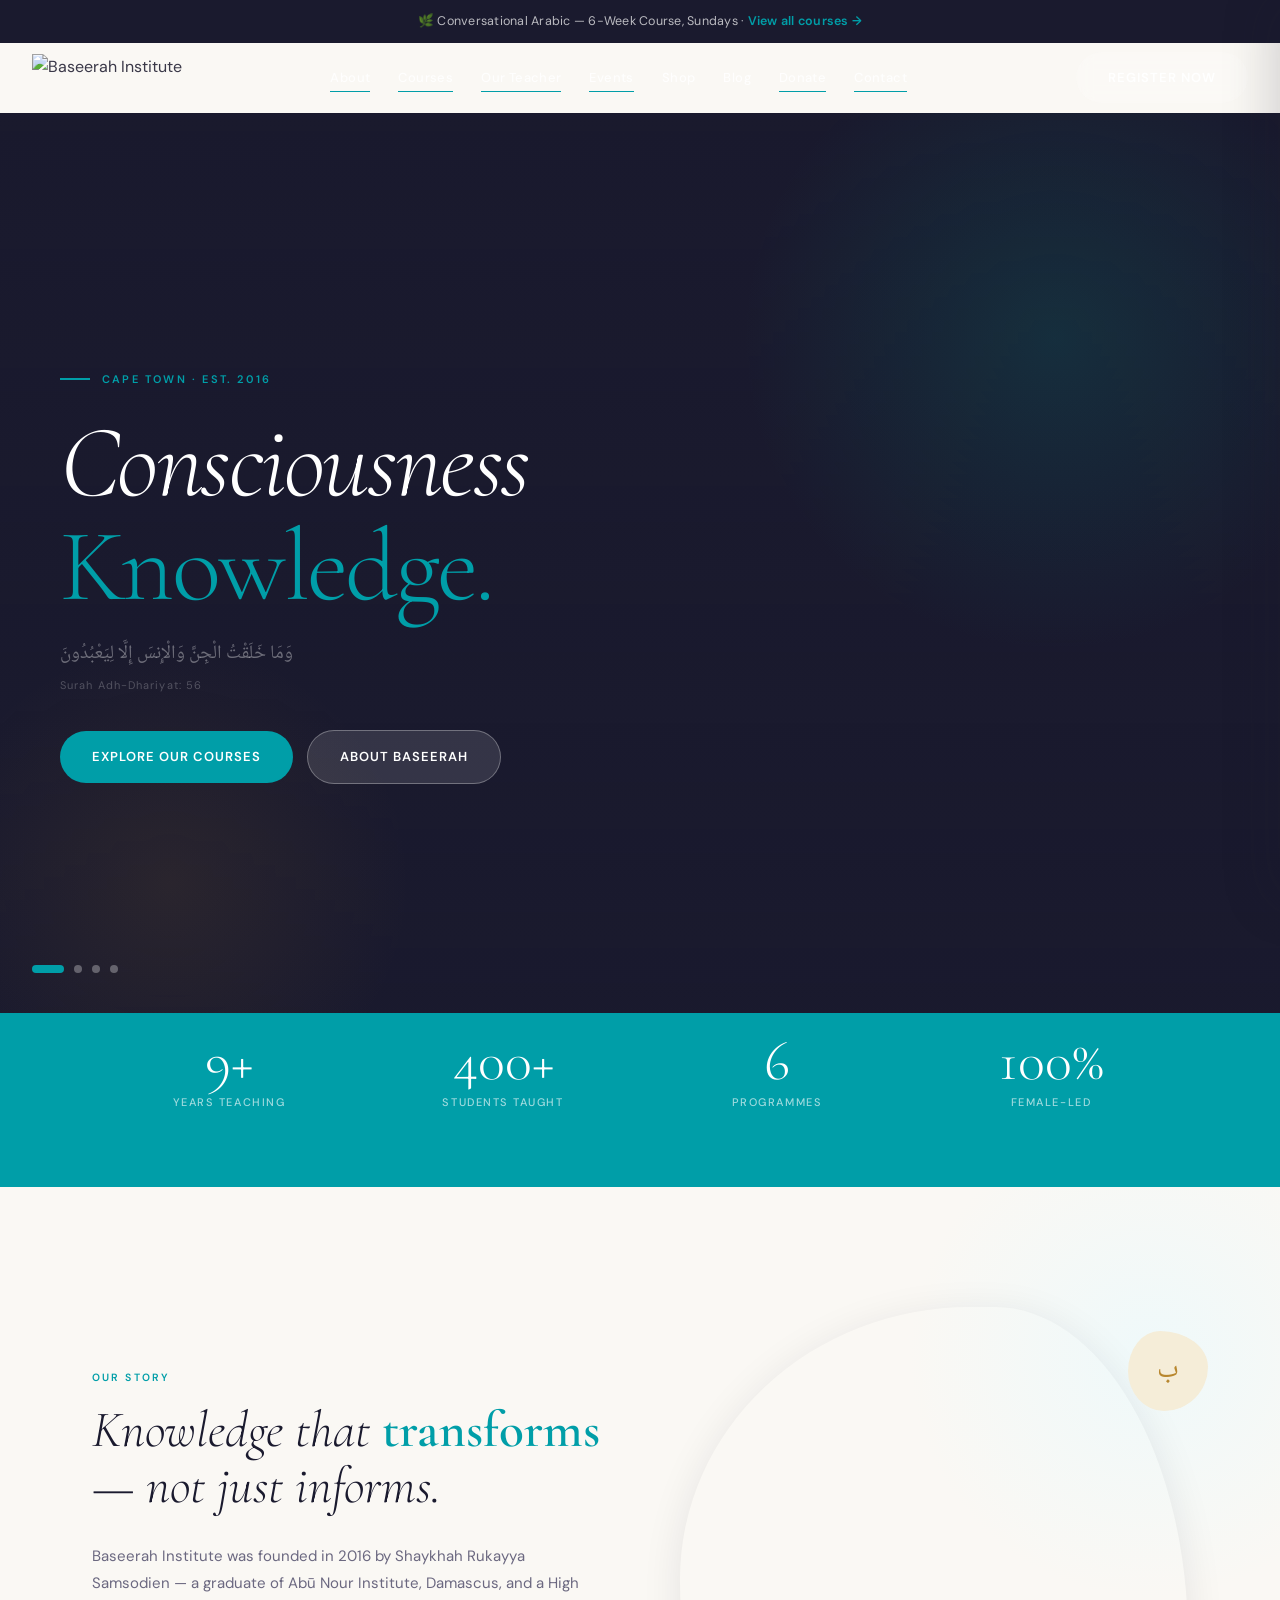
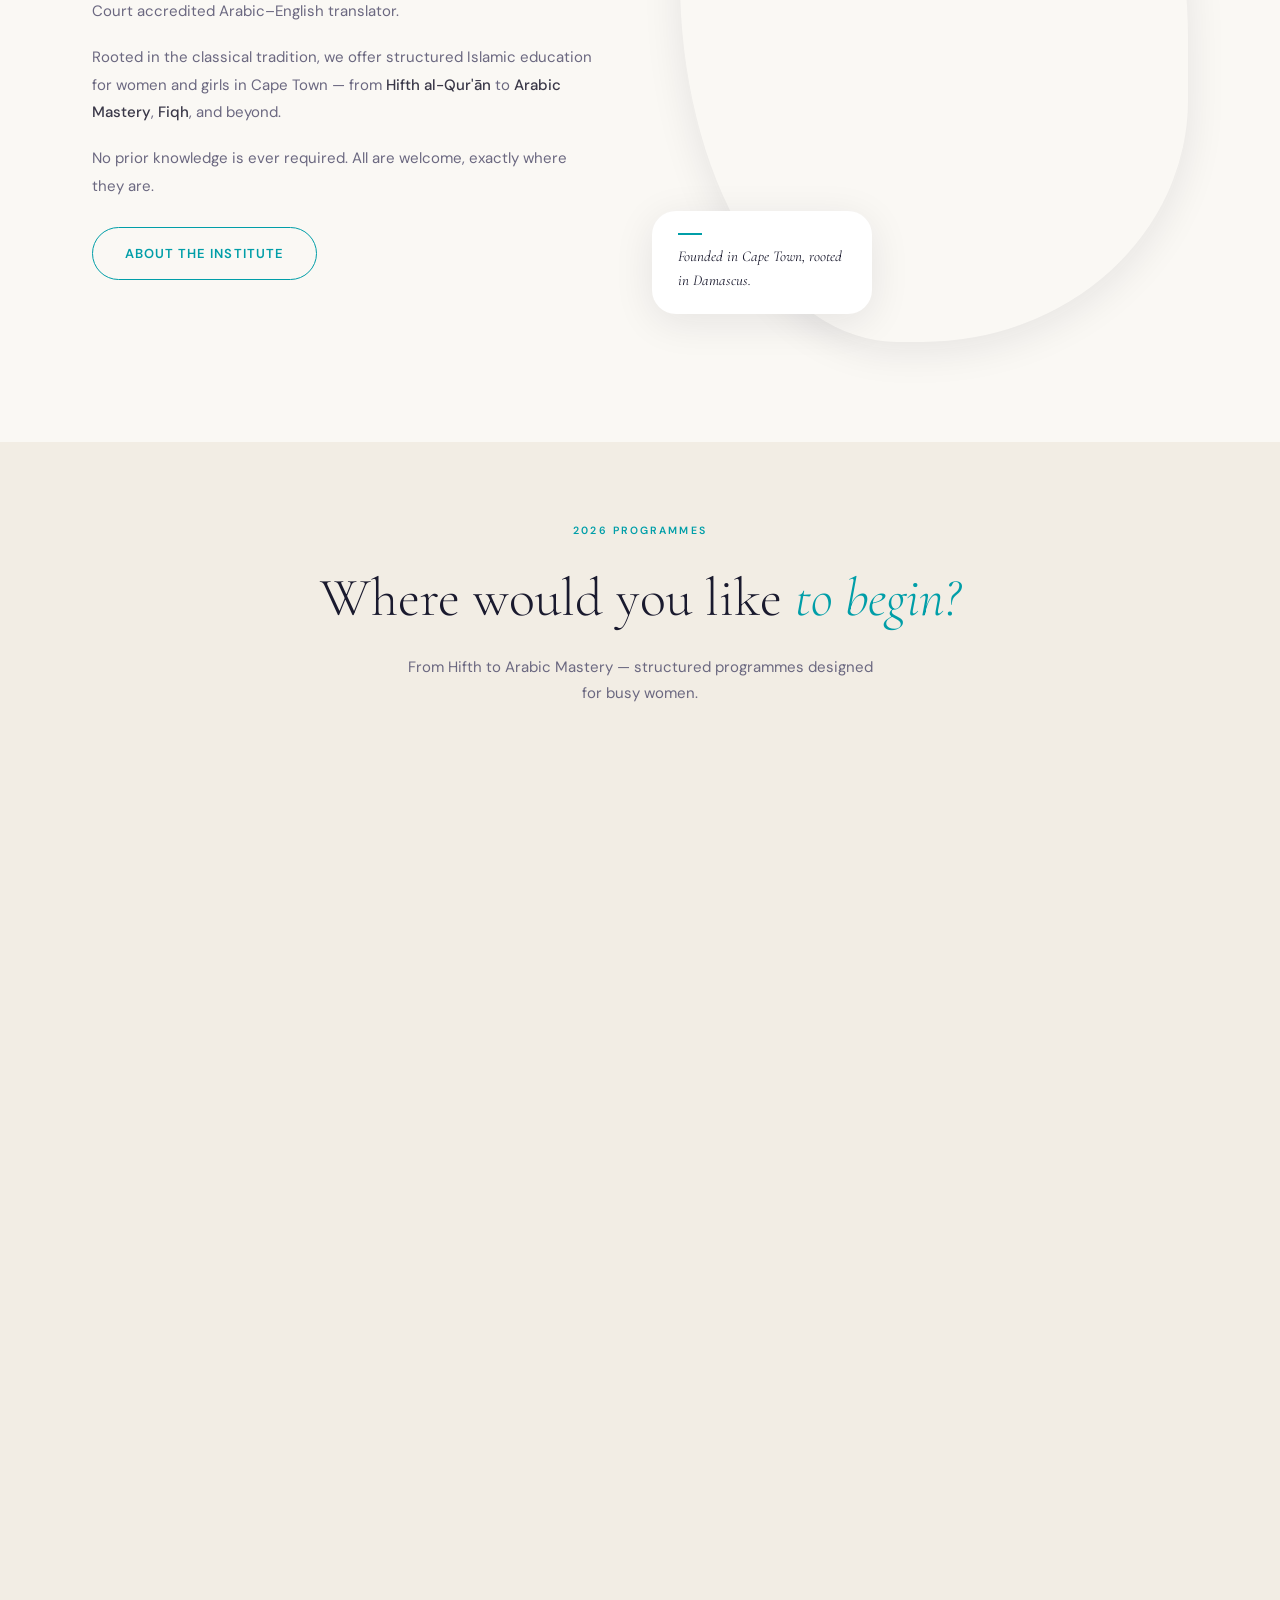
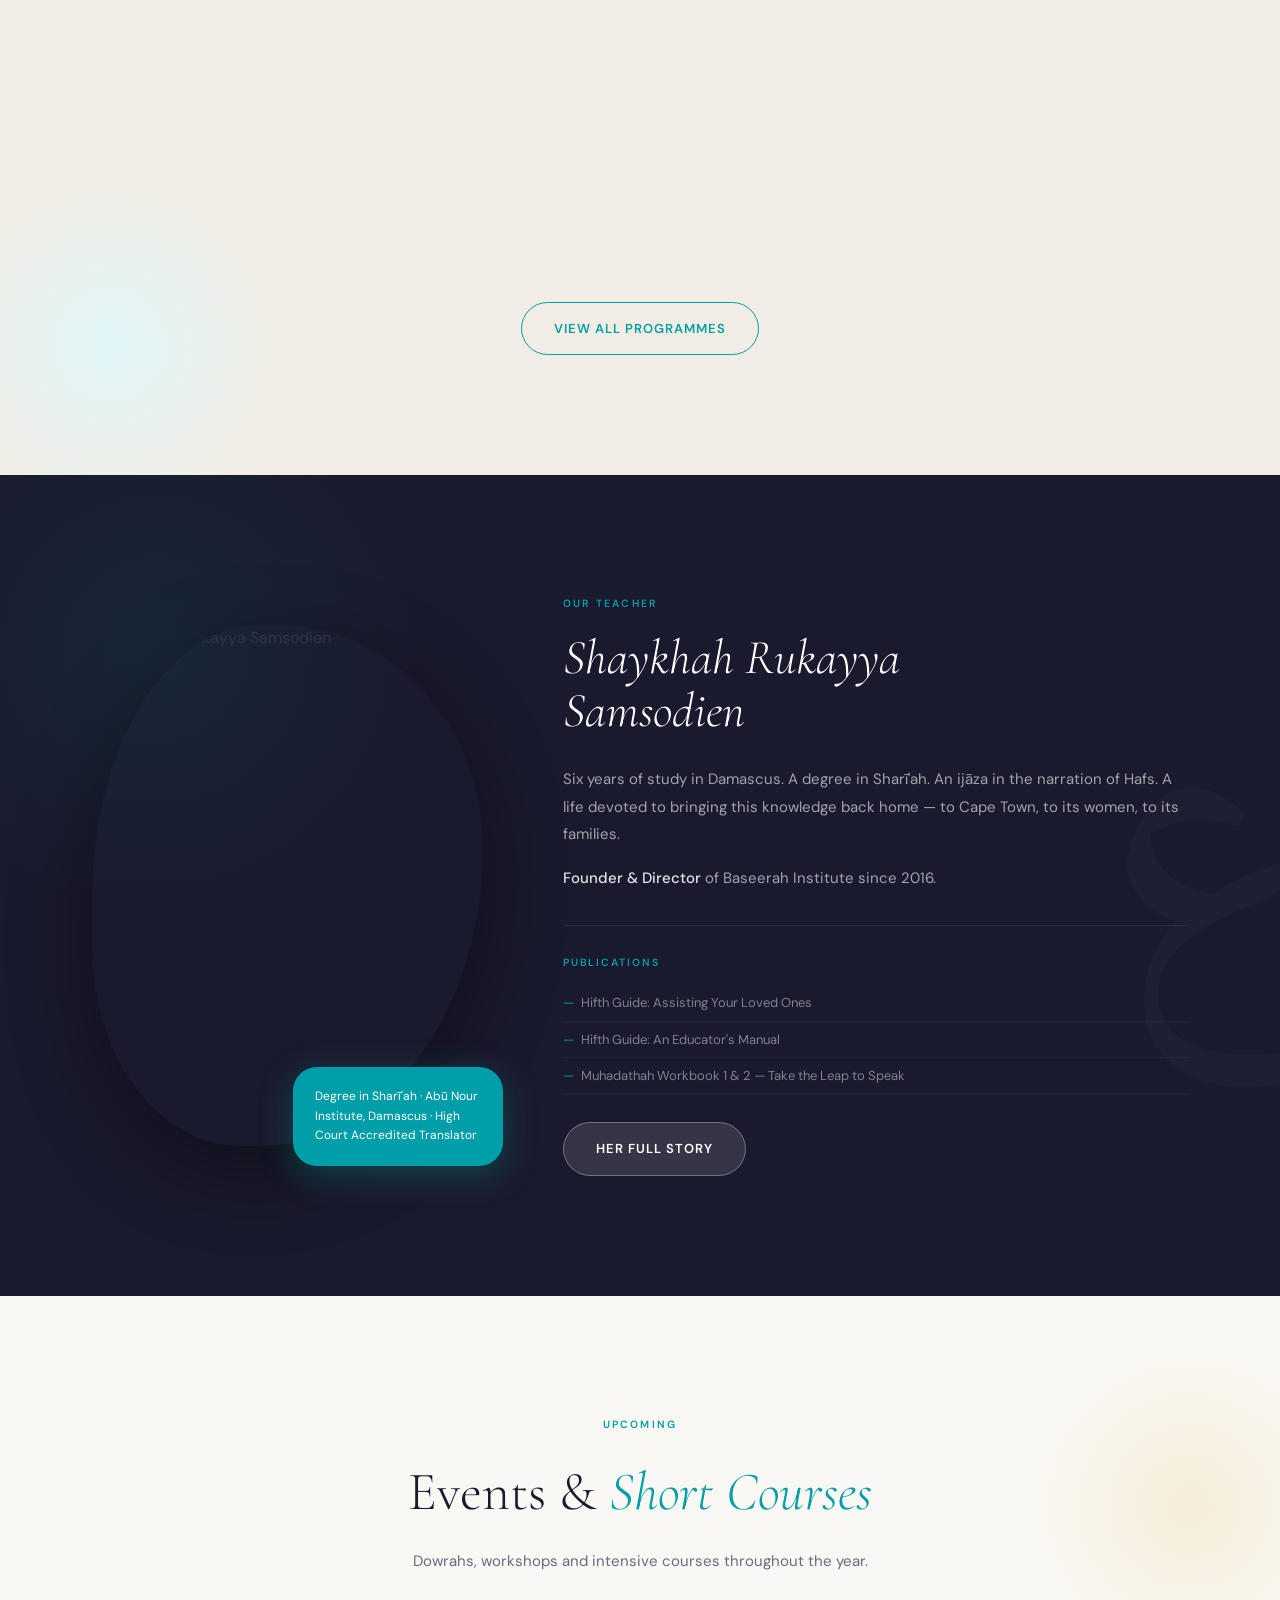
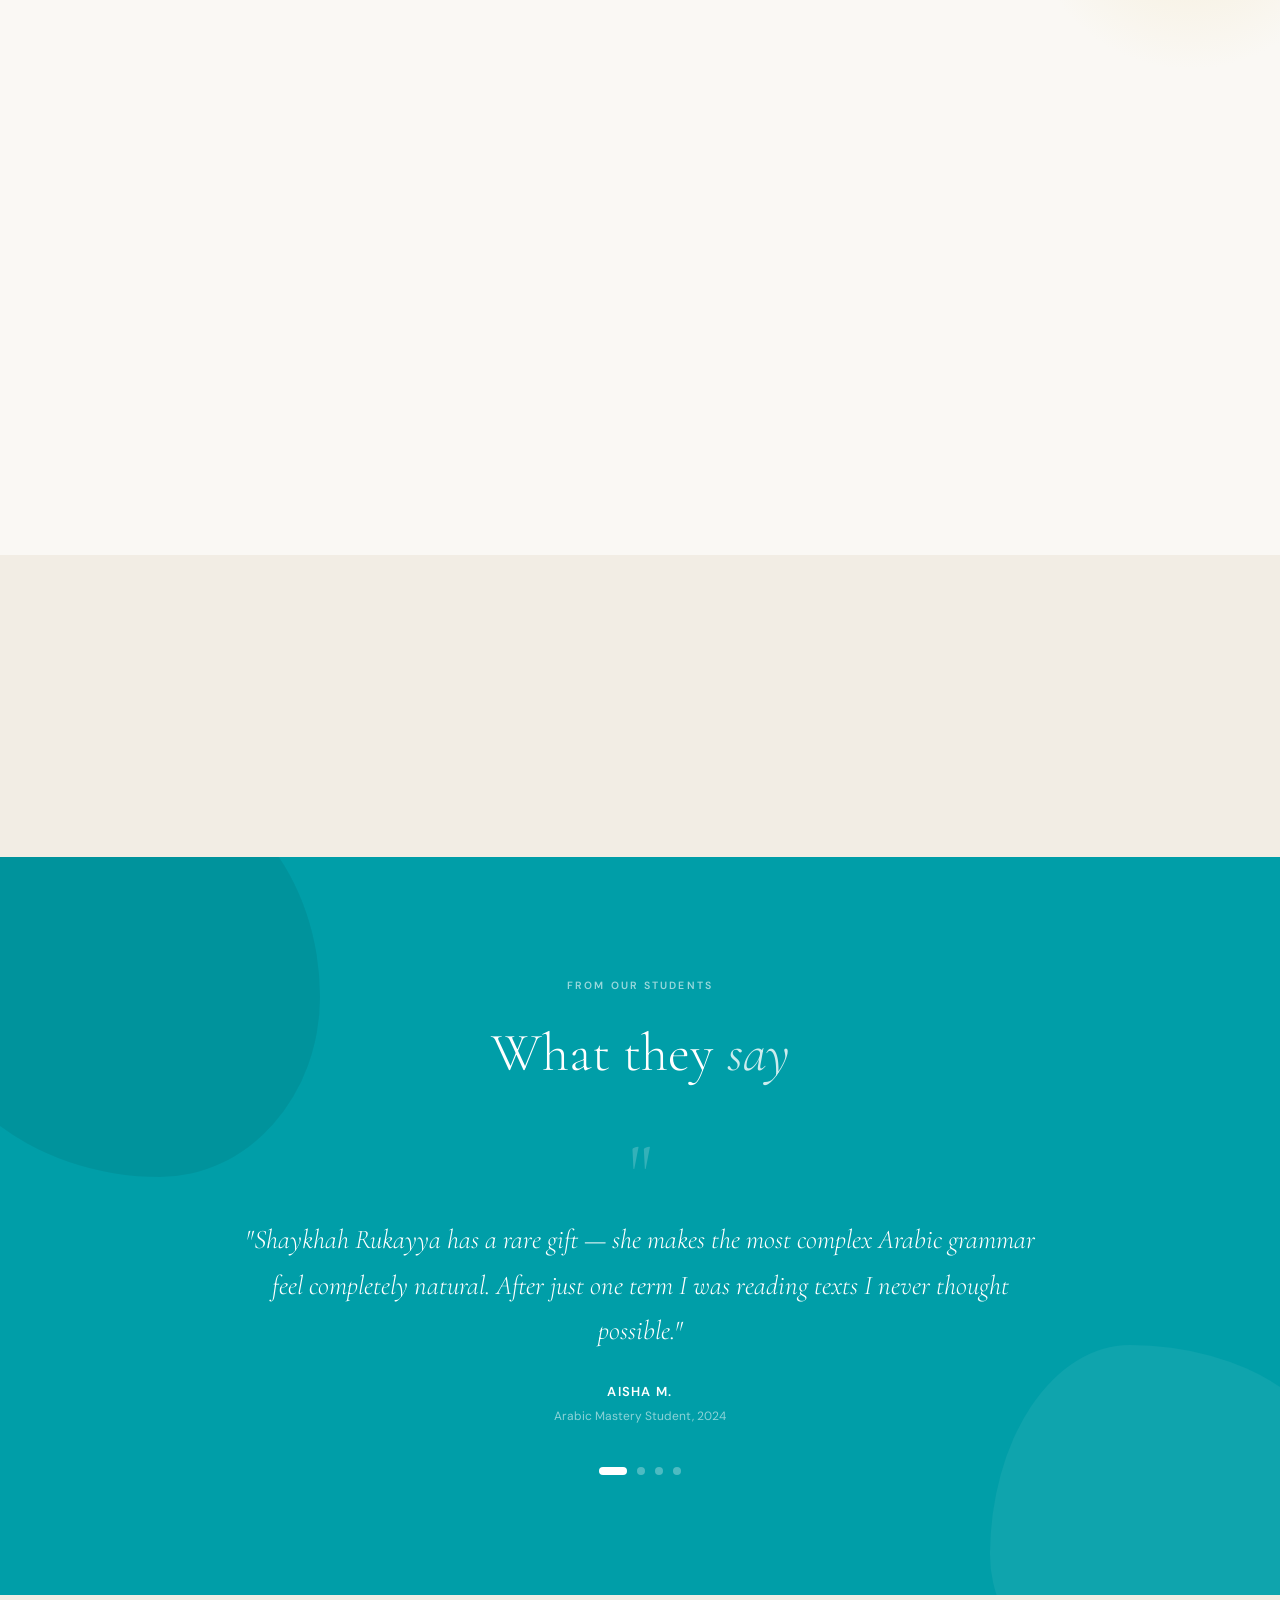
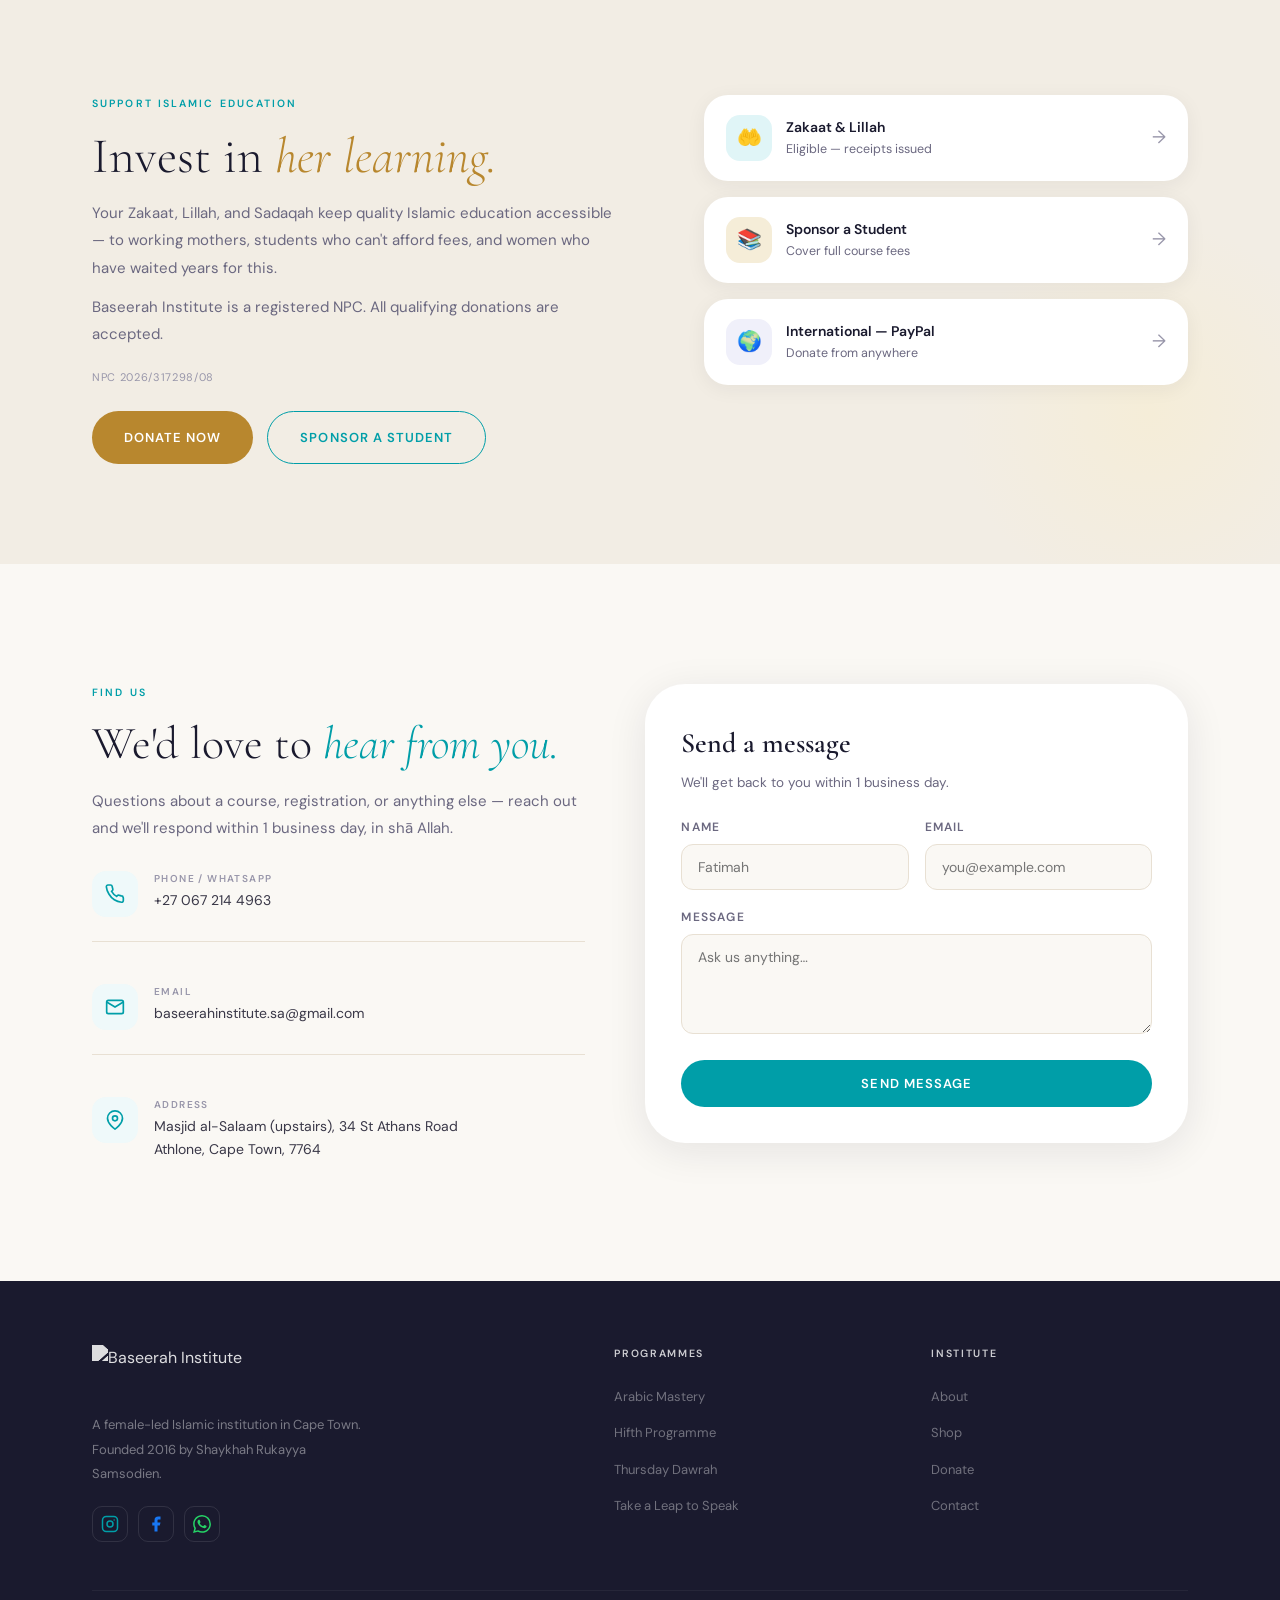
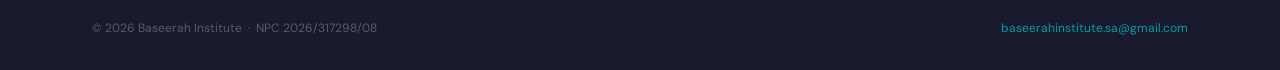
==== index.html @ 2b07c72c "Add files via upload" ====
<!DOCTYPE html>
<html lang="en">
<head>
  <meta charset="UTF-8"/>
  <meta name="viewport" content="width=device-width, initial-scale=1.0"/>
  <title>Baseerah Institute — Consciousness Through Knowledge</title>

  <meta name="description" content="A female-led Islamic institute in Cape Town offering Arabic, Hifth and Islamic sciences — rooted in traditional scholarship, open to all."/>
  <meta name="keywords" content="Islamic institute Cape Town, Arabic classes Cape Town, Hifth programme Cape Town, learn Arabic women, female Islamic education South Africa"/>
  <link rel="canonical" href="https://baseerahinstitute.org/index.html"/>

  <meta property="og:site_name"   content="Baseerah Institute"/>
  <meta property="og:type"        content="website"/>
  <meta property="og:title"       content="Baseerah Institute — Consciousness Through Knowledge"/>
  <meta property="og:description" content="A female-led Islamic institute in Cape Town offering Arabic, Hifth and Islamic sciences — rooted in traditional scholarship, open to all."/>
  <meta property="og:image"       content="/images/og-default.jpg"/>
  <meta property="og:url"         content="https://baseerahinstitute.org/"/>
  <meta name="twitter:card"        content="summary_large_image"/>
  <meta name="twitter:title"       content="Baseerah Institute — Consciousness Through Knowledge"/>
  <meta name="twitter:description" content="A female-led Islamic institute in Cape Town offering Arabic, Hifth and Islamic sciences."/>

  <!-- Schema markup -->
  <script type="application/ld+json">
  {
    "@context": "https://schema.org",
    "@type": "EducationalOrganization",
    "name": "Baseerah Institute",
    "description": "A female-led Islamic institution in Cape Town offering Arabic, Hifth and Islamic sciences.",
    "url": "https://baseerahinstitute.org",
    "logo": "https://baseerahinstitute.org/logo-colour.png",
    "telephone": "+27672144963",
    "email": "baseerahinstitute.sa@gmail.com",
    "address": {
      "@type": "PostalAddress",
      "streetAddress": "34 St Athans Road",
      "addressLocality": "Athlone",
      "addressRegion": "Cape Town",
      "postalCode": "7764",
      "addressCountry": "ZA"
    },
    "sameAs": [
      "https://instagram.com/baseerahinstitute",
      "https://www.facebook.com/p/Baseerah-Institute-South-Africa-100061273524946/"
    ]
  }
  </script>

  <link rel="preconnect" href="https://fonts.googleapis.com"/>
  <link rel="preconnect" href="https://fonts.gstatic.com" crossorigin/>
  <link href="https://fonts.googleapis.com/css2?family=Cormorant+Garamond:ital,wght@0,300;0,400;0,600;1,300;1,400;1,600&family=DM+Sans:opsz,wght@9..40,300;9..40,400;9..40,500;9..40,600&family=Noto+Naskh+Arabic:wght@400;700&display=swap" rel="stylesheet"/>
  <link rel="stylesheet" href="css/style.css"/>
</head>
<body>

<!-- Announcement bar -->
<div id="bar-container"></div>

<!-- Nav -->
<div id="nav-container"></div>

<!-- ─── Hero ─── -->
<div id="hero-container"></div>

<!-- ─── Stats ─── -->
<section class="stats">
  <div class="wrap">
    <div class="stats-grid">
      <div class="stat"><div class="stat-n">9+</div><div class="stat-l">Years Teaching</div></div>
      <div class="stat"><div class="stat-n">400+</div><div class="stat-l">Students Taught</div></div>
      <div class="stat"><div class="stat-n">6</div><div class="stat-l">Programmes</div></div>
      <div class="stat"><div class="stat-n">100%</div><div class="stat-l">Female-Led</div></div>
    </div>
  </div>
</section>

<!-- ─── About ─── -->
<section class="about" id="about">
  <div class="wrap">
    <div class="about-grid">
      <div class="about-text reveal">
        <span class="eyebrow">Our Story</span>
        <h2>Knowledge that <strong>transforms</strong> — not just informs.</h2>
        <p>Baseerah Institute was founded in 2016 by Shaykhah Rukayya Samsodien — a graduate of Abū Nour Institute, Damascus, and a High Court accredited Arabic–English translator.</p>
        <p>Rooted in the classical tradition, we offer structured Islamic education for women and girls in Cape Town — from <strong>Hifth al-Qur'ān</strong> to <strong>Arabic Mastery</strong>, <strong>Fiqh</strong>, and beyond.</p>
        <p>No prior knowledge is ever required. All are welcome, exactly where they are.</p>
        <a href="about.html" class="btn btn-outline" style="margin-top:8px">About the Institute</a>
      </div>
      <div class="about-visual reveal">
        <div class="about-frame">
          <img src="https://images.unsplash.com/photo-1542816417-0983c9c9ad53?w=800&auto=format&fit=crop&q=70" alt="Baseerah Institute"/>
        </div>
        <div class="about-badge">
          <div class="about-badge-bar"></div>
          <p>Founded in Cape Town, rooted in Damascus.</p>
        </div>
        <div class="about-gold-dot">ب</div>
      </div>
    </div>
  </div>
</section>

<!-- ─── Courses Preview ─── -->
<section class="courses" id="courses">
  <div class="wrap">
    <div class="sec-head reveal">
      <span class="eyebrow">2026 Programmes</span>
      <h2>Where would you like <em>to begin?</em></h2>
      <p>From Hifth to Arabic Mastery — structured programmes designed for busy women.</p>
    </div>
    <div id="courses-preview-container">
      <!-- Skeleton -->
      <div class="cgrid">
        <div class="skeleton-card cc featured"><div class="skeleton skeleton-img" style="min-height:300px"></div></div>
        <div class="skeleton-card cc"><div class="skeleton skeleton-img"></div><div class="skeleton-body"><div class="skeleton skeleton-line short"></div><div class="skeleton skeleton-line title"></div><div class="skeleton skeleton-line"></div></div></div>
        <div class="skeleton-card cc"><div class="skeleton skeleton-img"></div><div class="skeleton-body"><div class="skeleton skeleton-line short"></div><div class="skeleton skeleton-line title"></div><div class="skeleton skeleton-line"></div></div></div>
        <div class="skeleton-card cc"><div class="skeleton skeleton-img"></div><div class="skeleton-body"><div class="skeleton skeleton-line short"></div><div class="skeleton skeleton-line title"></div><div class="skeleton skeleton-line"></div></div></div>
      </div>
    </div>
    <div style="text-align:center;margin-top:40px" class="reveal">
      <a href="courses.html" class="btn btn-outline">View All Programmes</a>
    </div>
  </div>
</section>

<!-- ─── Teacher ─── -->
<section class="teacher" id="teacher">
  <div class="t-water">ع</div>
  <div class="t-blob"></div>
  <div class="wrap">
    <div class="tgrid">
      <div class="t-img-wrap reveal">
        <div class="t-frame">
          <img src="https://images.unsplash.com/photo-1599566219227-2efe0c9b7f5f?w=600&auto=format&fit=crop&q=70" alt="Shaykhah Rukayya Samsodien"/>
        </div>
        <div class="t-cred">
          <p>Degree in Sharī'ah · Abū Nour Institute, Damascus · High Court Accredited Translator</p>
        </div>
      </div>
      <div class="t-text reveal">
        <span class="eyebrow">Our Teacher</span>
        <h2>Shaykhah Rukayya<br/><em>Samsodien</em></h2>
        <p>Six years of study in Damascus. A degree in Sharī'ah. An ijāza in the narration of Hafs. A life devoted to bringing this knowledge back home — to Cape Town, to its women, to its families.</p>
        <p><strong>Founder & Director</strong> of Baseerah Institute since 2016.</p>
        <div class="t-pubs">
          <h4>Publications</h4>
          <ul>
            <li>Hifth Guide: Assisting Your Loved Ones</li>
            <li>Hifth Guide: An Educator's Manual</li>
            <li>Muhadathah Workbook 1 &amp; 2 — Take the Leap to Speak</li>
          </ul>
        </div>
        <a href="about.html#teacher" class="btn btn-ghost" style="margin-top:28px">Her Full Story</a>
      </div>
    </div>
  </div>
</section>

<!-- ─── Events ─── -->
<section class="events" id="events">
  <div class="wrap">
    <div class="sec-head reveal">
      <span class="eyebrow">Upcoming</span>
      <h2>Events &amp; <em>Short Courses</em></h2>
      <p>Dowrahs, workshops and intensive courses throughout the year.</p>
    </div>
    <div id="events-container">
      <!-- Skeleton -->
      <div class="egrid">
        <div class="skeleton-card ec" style="height:100px"></div>
        <div class="skeleton-card ec" style="height:100px"></div>
        <div class="skeleton-card ec" style="height:100px"></div>
      </div>
    </div>
  </div>
</section>

<!-- ─── WhatsApp Banner ─── -->
<div id="whatsapp-banner-container"></div>

<!-- ─── Testimonials ─── -->
<section class="testi">
  <div class="tb1"></div><div class="tb2"></div>
  <div class="wrap testi-in">
    <div class="sec-head" style="color:white">
      <span class="eyebrow" style="color:rgba(255,255,255,.6)">From Our Students</span>
      <h2 style="color:white">What they <em style="color:rgba(255,255,255,.8)">say</em></h2>
    </div>
    <div class="testi-track" id="testiTrack">
      <div class="testi-item active">
        <span class="qmark">"</span>
        <blockquote>"Shaykhah Rukayya has a rare gift — she makes the most complex Arabic grammar feel completely natural. After just one term I was reading texts I never thought possible."</blockquote>
        <div class="testi-meta"><span class="testi-name">Aisha M.</span><span class="testi-role">Arabic Mastery Student, 2024</span></div>
      </div>
      <div class="testi-item">
        <span class="qmark">"</span>
        <blockquote>"I started Hifth at 38, convinced it was too late. Three years later, I've memorised 12 juz. This programme changed my life."</blockquote>
        <div class="testi-meta"><span class="testi-name">Fatiema K.</span><span class="testi-role">Ladies Hifth Programme, 2023</span></div>
      </div>
      <div class="testi-item">
        <span class="qmark">"</span>
        <blockquote>"The Thursday Dawrah is the highlight of my week. Studying the Seerah in this depth, with such a knowledgeable teacher, is a blessing I don't take for granted."</blockquote>
        <div class="testi-meta"><span class="testi-name">Ruqayyah S.</span><span class="testi-role">Thursday Dawrah, Ongoing</span></div>
      </div>
      <div class="testi-item">
        <span class="qmark">"</span>
        <blockquote>"The Muhadathah workbook completely changed how I approach Arabic. I was speaking from lesson one — not just memorising grammar rules."</blockquote>
        <div class="testi-meta"><span class="testi-name">Nadia A.</span><span class="testi-role">Take a Leap to Speak, 2025</span></div>
      </div>
    </div>
    <div class="testi-dots" id="testiDots">
      <button class="tdot active" data-i="0"></button>
      <button class="tdot" data-i="1"></button>
      <button class="tdot" data-i="2"></button>
      <button class="tdot" data-i="3"></button>
    </div>
  </div>
</section>

<!-- ─── Donate ─── -->
<section class="donate" id="donate">
  <div class="wrap donate-in reveal">
    <div class="donate-text">
      <span class="eyebrow">Support Islamic Education</span>
      <h2>Invest in <em>her learning.</em></h2>
      <p>Your Zakaat, Lillah, and Sadaqah keep quality Islamic education accessible — to working mothers, students who can't afford fees, and women who have waited years for this.</p>
      <p>Baseerah Institute is a registered NPC. All qualifying donations are accepted.</p>
      <span class="npc-tag">NPC 2026/317298/08</span>
      <div style="display:flex;gap:14px;flex-wrap:wrap">
        <a href="donate.html" class="btn btn-gold">Donate Now</a>
        <a href="donate.html#sponsor" class="btn btn-outline">Sponsor a Student</a>
      </div>
    </div>
    <div class="donate-right">
      <a href="donate.html" class="dopt">
        <div class="dopt-icon t">🤲</div>
        <div class="dopt-text"><h4>Zakaat &amp; Lillah</h4><p>Eligible — receipts issued</p></div>
        <span class="dopt-arr">→</span>
      </a>
      <a href="donate.html" class="dopt">
        <div class="dopt-icon g">📚</div>
        <div class="dopt-text"><h4>Sponsor a Student</h4><p>Cover full course fees</p></div>
        <span class="dopt-arr">→</span>
      </a>
      <a href="donate.html" class="dopt">
        <div class="dopt-icon p">🌍</div>
        <div class="dopt-text"><h4>International — PayPal</h4><p>Donate from anywhere</p></div>
        <span class="dopt-arr">→</span>
      </a>
    </div>
  </div>
</section>

<!-- ─── Contact ─── -->
<section class="contact" id="contact">
  <div class="wrap">
    <div class="contact-grid">
      <div class="ct-text reveal">
        <span class="eyebrow">Find Us</span>
        <h2>We'd love to <em style="font-style:italic;color:var(--teal)">hear from you.</em></h2>
        <p>Questions about a course, registration, or anything else — reach out and we'll respond within 1 business day, in shā Allah.</p>
        <div class="citems">
          <div class="citem">
            <div class="cicon"><svg width="20" height="20" viewBox="0 0 24 24" fill="none" stroke="currentColor" stroke-width="2"><path d="M22 16.92v3a2 2 0 0 1-2.18 2 19.79 19.79 0 0 1-8.63-3.07A19.5 19.5 0 0 1 4.69 12 19.79 19.79 0 0 1 1.61 3.4 2 2 0 0 1 3.6 1.22h3a2 2 0 0 1 2 1.72c.127.96.361 1.903.7 2.81a2 2 0 0 1-.45 2.11L7.91 8.82a16 16 0 0 0 6 6l.91-.91a2 2 0 0 1 2.11-.45c.907.339 1.85.573 2.81.7A2 2 0 0 1 21.73 16z"/></svg></div>
            <div class="citem-t"><small>Phone / WhatsApp</small><a href="tel:+27672144963">+27 067 214 4963</a></div>
          </div>
          <div class="citem">
            <div class="cicon"><svg width="20" height="20" viewBox="0 0 24 24" fill="none" stroke="currentColor" stroke-width="2"><path d="M4 4h16c1.1 0 2 .9 2 2v12c0 1.1-.9 2-2 2H4c-1.1 0-2-.9-2-2V6c0-1.1.9-2 2-2z"/><polyline points="22,6 12,12 2,6"/></svg></div>
            <div class="citem-t"><small>Email</small><a href="mailto:baseerahinstitute.sa@gmail.com">baseerahinstitute.sa@gmail.com</a></div>
          </div>
          <div class="citem">
            <div class="cicon"><svg width="20" height="20" viewBox="0 0 24 24" fill="none" stroke="currentColor" stroke-width="2"><path d="M21 10c0 7-9 13-9 13s-9-6-9-13a9 9 0 0 1 18 0z"/><circle cx="12" cy="10" r="3"/></svg></div>
            <div class="citem-t"><small>Address</small><span>Masjid al-Salaam (upstairs), 34 St Athans Road<br/>Athlone, Cape Town, 7764</span></div>
          </div>
        </div>
      </div>
      <div class="reveal">
        <div class="form-card">
          <h3 style="font-family:'Cormorant Garamond',serif;font-size:28px;font-weight:600;color:var(--charcoal);margin-bottom:6px">Send a message</h3>
          <p style="font-size:13.5px;color:var(--text-mid);margin-bottom:24px">We'll get back to you within 1 business day.</p>
          <form name="contact" method="POST" data-netlify="true" netlify-honeypot="bot-field" action="/contact.html">
            <input type="hidden" name="form-name" value="contact"/>
            <input type="hidden" name="bot-field"/>
            <div class="form-row">
              <div class="form-group"><label>Name</label><input type="text" name="name" placeholder="Fatimah" required/></div>
              <div class="form-group"><label>Email</label><input type="email" name="email" placeholder="you@example.com" required/></div>
            </div>
            <div class="form-group"><label>Message</label><textarea name="message" rows="4" placeholder="Ask us anything…" required></textarea></div>
            <button type="submit" class="btn btn-primary form-submit">Send Message</button>
          </form>
        </div>
      </div>
    </div>
  </div>
</section>

<!-- Footer -->
<div id="footer-container"></div>

<script src="js/components.js"></script>
<script src="js/app.js"></script>

</body>
</html>
---- css/style.css ----
@import url('https://fonts.googleapis.com/css2?family=Cormorant+Garamond:ital,wght@0,300;0,400;0,600;1,300;1,400;1,600&family=DM+Sans:opsz,wght@9..40,300;9..40,400;9..40,500;9..40,600&family=Noto+Naskh+Arabic:wght@400;700&display=swap');

/* ─── Variables ──────────────────────────────────────────── */
:root {
  --teal: #009EA8;
  --teal-mid: #007A82;
  --teal-light: #E0F5F7;
  --teal-faint: #EFF9FA;
  --charcoal: #1A1A2E;
  --charcoal-2: #2D2D44;
  --cream: #FAF8F4;
  --cream-warm: #F2EDE4;
  --cream-deep: #E8E0D3;
  --gold: #B8872E;
  --gold-light: #F5EDD8;
  --text: #3A3848;
  --text-mid: #6B6880;
  --text-light: #9896AA;
  --r-sm: 12px;
  --r-md: 24px;
  --r-lg: 40px;
  --r-xl: 60px;
  --shadow: 0 8px 40px rgba(26,26,46,.09);
  --shadow-sm: 0 4px 20px rgba(26,26,46,.06);
  --trans: 0.35s cubic-bezier(.4,0,.2,1);
  --max: 1160px;
}

/* ─── Reset ──────────────────────────────────────────────── */
*, *::before, *::after { box-sizing: border-box; margin: 0; padding: 0; }
html { scroll-behavior: smooth; }
body { font-family: 'DM Sans', sans-serif; background: var(--cream); color: var(--text); line-height: 1.65; overflow-x: hidden; }
img { display: block; max-width: 100%; }
a { color: inherit; text-decoration: none; }
ul { list-style: none; }

/* ─── Layout ─────────────────────────────────────────────── */
.wrap { max-width: var(--max); margin: 0 auto; padding: 0 32px; }

/* ─── Typography ─────────────────────────────────────────── */
.eyebrow { font-size: 10.5px; font-weight: 600; letter-spacing: .2em; text-transform: uppercase; color: var(--teal); }

/* ─── Buttons ────────────────────────────────────────────── */
.btn {
  display: inline-flex; align-items: center; gap: 8px;
  font-family: 'DM Sans', sans-serif; font-size: 13px; font-weight: 600;
  letter-spacing: .08em; text-transform: uppercase;
  padding: 15px 32px; border-radius: 100px;
  cursor: pointer; transition: var(--trans); white-space: nowrap; border: none; text-decoration: none;
}
.btn-primary { background: var(--teal); color: white; }
.btn-primary:hover { background: var(--teal-mid); transform: translateY(-2px); box-shadow: 0 8px 24px rgba(0,158,168,.3); }
.btn-outline { background: transparent; color: var(--teal); border: 1.5px solid var(--teal); }
.btn-outline:hover { background: var(--teal); color: white; transform: translateY(-2px); }
.btn-ghost { background: rgba(255,255,255,.12); color: white; border: 1.5px solid rgba(255,255,255,.3); backdrop-filter: blur(8px); }
.btn-ghost:hover { background: rgba(255,255,255,.22); transform: translateY(-2px); }
.btn-gold { background: var(--gold); color: white; border: none; }
.btn-gold:hover { background: #9A6E22; transform: translateY(-2px); box-shadow: 0 8px 24px rgba(184,135,46,.3); }

/* ─── Announcement Bar ───────────────────────────────────── */
.bar {
  background: var(--charcoal); color: rgba(255,255,255,.7);
  text-align: center; padding: 11px 24px;
  font-size: 12.5px; letter-spacing: .02em;
  position: relative; z-index: 50;
  width: 100%;
}
.bar a { color: var(--teal); font-weight: 600; }
.bar a:hover { text-decoration: underline; }

/* ─── Nav ────────────────────────────────────────────────── */
nav {
  position: sticky; top: 0; left: 0; right: 0; z-index: 100;
  transition: background var(--trans), box-shadow var(--trans), backdrop-filter var(--trans);
  background: rgba(250,248,244,.94);
  backdrop-filter: blur(20px);
  border-bottom: 1px solid rgba(0,0,0,.05);
}
/* index.html: transparent until scrolled */
nav.transparent {
  background: transparent;
  border-bottom: none;
  box-shadow: none;
  backdrop-filter: none;
}
nav.scrolled {
  background: rgba(250,248,244,.94);
  backdrop-filter: blur(20px);
  box-shadow: 0 1px 20px rgba(26,26,46,.07);
  border-bottom: 1px solid rgba(0,0,0,.05);
}
.nav-wrap {
  display: flex; align-items: center; justify-content: space-between;
  height: 70px; padding: 0 32px; max-width: none;
}

/* Logo */
.logo { display: flex; align-items: center; }
.logo-img { height: 48px; width: auto; transition: opacity var(--trans); }
.logo-wrap { position: relative; height: 48px; display: flex; align-items: center; }
.logo-colour { opacity: 1; }
.logo-white { position: absolute; opacity: 0; }
nav.transparent .logo-colour { opacity: 0; }
nav.transparent .logo-white { opacity: 1; }

/* Desktop nav links */
.nav-links { display: flex; align-items: center; gap: 28px; }
.nav-links a {
  font-size: 13px; font-weight: 500; letter-spacing: .03em;
  transition: color var(--trans); position: relative; color: var(--text-mid);
}
nav.transparent .nav-links a { color: rgba(255,255,255,.85); }
.nav-links a::after {
  content: ''; position: absolute; bottom: -4px; left: 0;
  width: 0; height: 1.5px; background: var(--teal); transition: width var(--trans);
}
.nav-links a:hover::after,
.nav-links a.active::after { width: 100%; }
.nav-links a:hover,
.nav-links a.active { color: var(--teal); }
nav.transparent .nav-links a:hover { color: white; }

/* Nav CTA */
.nav-cta { margin-left: 20px; }
nav.transparent .nav-cta { background: rgba(255,255,255,.18); border-color: rgba(255,255,255,.5); backdrop-filter: blur(8px); }
nav.transparent .nav-cta:hover { background: rgba(255,255,255,.3); }

/* ─── Hamburger ──────────────────────────────────────────── */
.hamburger {
  display: none; flex-direction: column; justify-content: center; gap: 6px;
  background: none; border: none; cursor: pointer; padding: 8px;
  width: 40px; height: 40px; position: relative;
}
.hamburger span {
  display: block; width: 22px; height: 2px; border-radius: 2px;
  background: var(--charcoal);
  transition: transform .35s ease, opacity .25s ease, top .35s ease;
  position: absolute; left: 9px;
}
nav.transparent .hamburger span { background: white; }
.hamburger span:nth-child(1) { top: 13px; }
.hamburger span:nth-child(2) { top: 19px; }
.hamburger span:nth-child(3) { top: 25px; }
.hamburger.open span:nth-child(1) { transform: rotate(45deg); top: 19px; }
.hamburger.open span:nth-child(2) { opacity: 0; }
.hamburger.open span:nth-child(3) { transform: rotate(-45deg); top: 19px; }

/* ─── Mobile Nav Panel ───────────────────────────────────── */
/* Overlay dim */
.mob-overlay {
  position: fixed; inset: 0; z-index: 180;
  background: rgba(0,0,0,.5);
  opacity: 0; pointer-events: none;
  transition: opacity .35s ease;
}
.mob-overlay.open { opacity: 1; pointer-events: all; }

/* Panel slides in from right */
.mob {
  position: fixed; top: 0; right: 0; bottom: 0;
  width: 85%; max-width: 380px;
  background: white; z-index: 190;
  display: flex; flex-direction: column;
  overflow-y: auto;
  transform: translateX(100%);
  transition: transform .35s cubic-bezier(.4,0,.2,1);
  box-shadow: -8px 0 48px rgba(26,26,46,.18);
}
.mob.open { transform: translateX(0); }

/* Panel close button */
.mob-close {
  position: absolute; top: 16px; right: 16px;
  width: 36px; height: 36px; border-radius: 50%;
  background: var(--cream-deep); border: none; cursor: pointer;
  display: flex; align-items: center; justify-content: center;
  color: var(--charcoal); font-size: 18px; transition: var(--trans);
}
.mob-close:hover { background: var(--cream-warm); }

/* Panel content */
.mob-inner { padding: 72px 0 24px; display: flex; flex-direction: column; flex: 1; }
.mob-links { display: flex; flex-direction: column; }
.mob-links a {
  font-family: 'DM Sans', sans-serif; font-size: 15px; font-weight: 500;
  text-transform: uppercase; letter-spacing: .1em;
  color: var(--charcoal); padding: 16px 28px;
  border-bottom: 1px solid var(--cream-deep);
  transition: color var(--trans), background var(--trans);
  display: block;
}
.mob-links a:hover,
.mob-links a.active { color: var(--teal); background: var(--teal-faint); }
.mob-links a:first-child { border-top: 1px solid var(--cream-deep); }

/* Sub-links (accordion items) */
.mob-sub { display: none; flex-direction: column; }
.mob-sub.open { display: flex; }
.mob-sub a {
  font-size: 13px; text-transform: none; letter-spacing: .04em;
  padding: 12px 28px 12px 44px;
  color: var(--text-mid); border-bottom: 1px solid var(--cream-deep);
}
.mob-sub a:hover { color: var(--teal); background: var(--teal-faint); }

/* Toggle button for expandable groups */
.mob-group-btn {
  display: flex; align-items: center; justify-content: space-between;
  width: 100%; background: none; border: none; cursor: pointer;
  font-family: 'DM Sans', sans-serif; font-size: 15px; font-weight: 500;
  text-transform: uppercase; letter-spacing: .1em;
  color: var(--charcoal); padding: 16px 28px;
  border-bottom: 1px solid var(--cream-deep);
  transition: color var(--trans), background var(--trans);
  text-align: left;
}
.mob-group-btn:hover { color: var(--teal); background: var(--teal-faint); }
.mob-group-btn .mob-arrow {
  font-size: 18px; color: var(--text-light);
  transition: transform .25s ease;
}
.mob-group-btn.open .mob-arrow { transform: rotate(45deg); color: var(--teal); }

/* Panel footer */
.mob-foot {
  padding: 24px 28px;
  margin-top: auto;
  border-top: 1px solid var(--cream-deep);
  display: flex; flex-direction: column; gap: 10px;
}
.mob-foot-contact { display: flex; flex-direction: column; gap: 8px; }
.mob-foot-contact a {
  display: flex; align-items: center; gap: 10px;
  font-size: 13px; color: var(--text-mid);
  transition: color var(--trans);
}
.mob-foot-contact a:hover { color: var(--teal); }
.mob-foot-contact svg { color: var(--teal); flex-shrink: 0; }
.mob-social {
  display: flex; gap: 10px; margin-top: 8px;
}
.mob-social a {
  width: 36px; height: 36px; border-radius: 10px;
  border: 1px solid var(--cream-deep);
  display: flex; align-items: center; justify-content: center;
  transition: var(--trans);
}
.mob-social a:hover { transform: translateY(-2px); box-shadow: var(--shadow-sm); }

/* ─── Wave ───────────────────────────────────────────────── */
.wave { display: block; width: 100%; overflow: hidden; line-height: 0; }
.wave svg { display: block; width: 100%; }

/* ─── Page Hero (inner pages) ────────────────────────────── */
.page-hero {
  background: var(--charcoal);
  padding: 120px 0 80px;
  position: relative; overflow: hidden;
}
.page-hero::before {
  content: ''; position: absolute; top: -80px; right: -80px;
  width: 500px; height: 500px;
  background: radial-gradient(ellipse,rgba(0,158,168,.15) 0%,transparent 68%);
  border-radius: 55% 45% 40% 60%/50% 60% 40% 50%;
  pointer-events: none;
}
.page-hero-text .eyebrow,
.page-hero .eyebrow { display: block; margin-bottom: 16px; }
.page-hero-text h1,
.page-hero h1 {
  font-family: 'Cormorant Garamond', serif;
  font-size: clamp(48px,6vw,80px); font-weight: 300; font-style: italic;
  color: white; line-height: 1.05; margin-bottom: 20px;
}
.page-hero-text h1 em,
.page-hero h1 em { font-style: normal; color: var(--teal); }
.page-hero-text p,
.page-hero p { font-size: 16px; color: rgba(255,255,255,.6); max-width: 560px; line-height: 1.78; }

/* ─── Section Head ───────────────────────────────────────── */
.sec-head { text-align: center; margin-bottom: 56px; }
.sec-head .eyebrow { display: block; margin-bottom: 14px; }
.sec-head h2 {
  font-family: 'Cormorant Garamond', serif;
  font-size: clamp(34px,4.5vw,54px); font-weight: 300; color: var(--charcoal);
}
.sec-head h2 em { font-style: italic; color: var(--teal); }
.sec-head p { font-size: 15px; color: var(--text-mid); max-width: 480px; margin: 12px auto 0; line-height: 1.75; }

/* ─── Filter Tabs ────────────────────────────────────────── */
.filter-tabs { display: flex; gap: 12px; flex-wrap: wrap; margin-bottom: 48px; }
.filter-tabs.centered { justify-content: center; }
.ftab {
  font-size: 12.5px; font-weight: 600; letter-spacing: .08em; text-transform: uppercase;
  padding: 10px 22px; border-radius: 100px;
  border: 1.5px solid var(--cream-deep); background: white; color: var(--text-mid);
  cursor: pointer; transition: var(--trans);
}
.ftab:hover, .ftab.active { background: var(--teal); color: white; border-color: var(--teal); }

/* ─── Form Elements ──────────────────────────────────────── */
.form-card { background: white; border-radius: var(--r-lg); padding: 36px; box-shadow: var(--shadow); }
.form-row { display: grid; grid-template-columns: 1fr 1fr; gap: 16px; }
.form-group { display: flex; flex-direction: column; gap: 6px; margin-bottom: 18px; }
.form-group label {
  font-size: 12px; font-weight: 600; letter-spacing: .1em; text-transform: uppercase; color: var(--text-mid);
}
.form-group input,
.form-group select,
.form-group textarea {
  font-family: 'DM Sans', sans-serif; font-size: 14px;
  padding: 13px 16px; border: 1.5px solid var(--cream-deep); border-radius: 12px;
  background: var(--cream); color: var(--text); transition: border-color var(--trans); outline: none;
}
.form-group input:focus,
.form-group select:focus,
.form-group textarea:focus { border-color: var(--teal); }
.form-group textarea { resize: vertical; min-height: 80px; }
.form-submit { width: 100%; justify-content: center; margin-top: 8px; }
.form-note { font-size: 11.5px; color: var(--text-light); text-align: center; margin-top: 12px; line-height: 1.6; }

/* ─── Reveal Animation ───────────────────────────────────── */
.reveal { opacity: 0; transform: translateY(28px); transition: opacity .75s ease, transform .75s ease; }
.reveal.visible { opacity: 1; transform: translateY(0); }

/* ─── Blob animation ─────────────────────────────────────── */
@keyframes blobf {
  0%,100% { transform: translate(0,0) scale(1); }
  33% { transform: translate(18px,-14px) scale(1.03); }
  66% { transform: translate(-14px,18px) scale(.97); }
}

/* ─── Skeleton loading states ────────────────────────────── */
.skeleton {
  background: linear-gradient(90deg, var(--cream-deep) 25%, var(--cream-warm) 50%, var(--cream-deep) 75%);
  background-size: 200% 100%;
  animation: shimmer 1.4s ease-in-out infinite;
  border-radius: var(--r-sm);
}
@keyframes shimmer {
  0% { background-position: 200% 0; }
  100% { background-position: -200% 0; }
}
.skeleton-card {
  background: white; border-radius: var(--r-lg);
  box-shadow: var(--shadow-sm); overflow: hidden;
}
.skeleton-img { height: 200px; }
.skeleton-body { padding: 24px; display: flex; flex-direction: column; gap: 12px; }
.skeleton-line { height: 14px; }
.skeleton-line.short { width: 60%; }
.skeleton-line.title { height: 22px; }

/* ─── Empty state ────────────────────────────────────────── */
.empty-state {
  text-align: center; padding: 80px 24px;
  display: flex; flex-direction: column; align-items: center; gap: 16px;
}
.empty-state .empty-icon { font-size: 48px; }
.empty-state h3 {
  font-family: 'Cormorant Garamond', serif; font-size: 28px;
  font-weight: 600; color: var(--charcoal);
}
.empty-state p { font-size: 14px; color: var(--text-mid); max-width: 360px; line-height: 1.75; }

/* ─── Notice banner ──────────────────────────────────────── */
.notice {
  background: var(--teal-faint); border: 1.5px solid var(--teal-light);
  border-radius: var(--r-md); padding: 20px 24px; margin-bottom: 40px;
  display: flex; align-items: flex-start; gap: 14px;
}
.notice-icon { font-size: 20px; flex-shrink: 0; margin-top: 2px; }
.notice p { font-size: 14px; color: var(--teal-mid); line-height: 1.7; }
.notice p strong { color: var(--teal); font-weight: 600; }
.notice p a { color: var(--teal); font-weight: 600; text-decoration: underline; }

/* ─── Footer ─────────────────────────────────────────────── */
footer { background: var(--charcoal); padding: 64px 0 32px; }
.ftop { display: grid; grid-template-columns: 1.8fr 1fr 1fr; gap: 60px; margin-bottom: 48px; }
.fb .logo-img { height: 52px; margin-bottom: 16px; filter: brightness(0) invert(1); opacity: .85; }
.fb p { font-size: 13px; color: rgba(255,255,255,.42); line-height: 1.85; max-width: 280px; margin: 0 0 20px; }
.fsoc { display: flex; gap: 10px; }
.fs {
  width: 36px; height: 36px; border-radius: 10px;
  border: 1px solid rgba(255,255,255,.1);
  display: flex; align-items: center; justify-content: center;
  transition: var(--trans);
}
.fs:hover { border-color: var(--teal); background: rgba(0,155,141,.15); }
.fc h5 { font-size: 10.5px; font-weight: 600; letter-spacing: .16em; text-transform: uppercase; color: rgba(255,255,255,.78); margin-bottom: 20px; }
.fc li { margin-bottom: 10px; }
.fc a { font-size: 13px; color: rgba(255,255,255,.38); transition: color var(--trans); }
.fc a:hover { color: var(--teal); }
.fbot {
  padding-top: 28px; border-top: 1px solid rgba(255,255,255,.05);
  display: flex; justify-content: space-between; align-items: center; flex-wrap: wrap; gap: 12px;
}
.fbot span { font-size: 12px; color: rgba(255,255,255,.28); }
.fbot a { color: var(--teal); }

/* ─── index.html: Hero ───────────────────────────────────── */
.hero {
  position: relative; min-height: 100vh;
  display: flex; align-items: center;
  overflow: hidden; background: var(--charcoal);
}
.hero-bg {
  position: absolute; inset: -80px;
  background-size: cover; background-position: center;
  opacity: 0; transition: opacity 1.4s ease; will-change: opacity;
}
.hero-bg.active { opacity: .26; }
.hero-gradient {
  position: absolute; inset: 0;
  background: linear-gradient(to bottom, rgba(26,26,46,.3) 0%, rgba(26,26,46,.6) 100%);
  z-index: 1;
}
.h-blob1 { position: absolute; top: -100px; right: -100px; width: 650px; height: 650px; background: radial-gradient(ellipse,rgba(0,155,141,.16) 0%,transparent 68%); border-radius: 60% 40% 70% 30%/50% 60% 40% 70%; animation: blobf 9s ease-in-out infinite; z-index: 1; pointer-events: none; }
.h-blob2 { position: absolute; bottom: -120px; left: -80px; width: 500px; height: 500px; background: radial-gradient(ellipse,rgba(184,135,46,.1) 0%,transparent 68%); border-radius: 40% 60% 30% 70%/60% 40% 70% 30%; animation: blobf 13s ease-in-out infinite reverse; z-index: 1; pointer-events: none; }
.slides-wrap { position: relative; z-index: 3; width: 100%; padding: 140px 0 120px; }
.slide { display: none; max-width: 820px; animation: sIn .9s cubic-bezier(.4,0,.2,1) both; }
.slide.active { display: block; }
@keyframes sIn { from { opacity: 0; transform: translateY(24px); } to { opacity: 1; transform: translateY(0); } }
.slide-eye { display: inline-flex; align-items: center; gap: 12px; font-size: 11px; font-weight: 600; letter-spacing: .2em; text-transform: uppercase; color: var(--teal); margin-bottom: 22px; }
.slide-eye::before { content: ''; display: block; width: 30px; height: 1.5px; background: var(--teal); }
.slide h1 { font-family: 'Cormorant Garamond', serif; font-size: clamp(54px,8vw,108px); font-weight: 300; font-style: italic; color: white; line-height: 1.02; margin-bottom: 20px; letter-spacing: -.025em; }
.slide h1 em { font-style: normal; color: var(--teal); }
.slide-sub { font-size: 16px; font-weight: 300; color: rgba(255,255,255,.62); max-width: 520px; line-height: 1.75; margin-bottom: 36px; }
.slide-arabic { font-family: 'Noto Naskh Arabic', serif; font-size: 19px; color: rgba(255,255,255,.36); display: block; margin-bottom: 6px; }
.slide-arabic-ref { font-size: 11px; letter-spacing: .1em; color: rgba(255,255,255,.24); display: block; margin-bottom: 36px; }
.slide-actions { display: flex; gap: 14px; flex-wrap: wrap; align-items: center; }
.cdots { position: absolute; bottom: 40px; left: 32px; display: flex; gap: 10px; z-index: 10; }
.dot { width: 8px; height: 8px; border-radius: 100px; background: rgba(255,255,255,.3); cursor: pointer; transition: var(--trans); border: none; padding: 0; }
.dot.active { background: var(--teal); width: 32px; }

/* ─── index.html: Stats ──────────────────────────────────── */
.stats { background: var(--teal); padding: 0 0 56px; }
.stats-grid { display: grid; grid-template-columns: repeat(4,1fr); text-align: center; }
.stat { padding: 20px 24px; }
.stat-n { font-family: 'Cormorant Garamond', serif; font-size: 56px; font-weight: 300; color: white; line-height: 1; }
.stat-l { font-size: 11px; font-weight: 500; letter-spacing: .14em; text-transform: uppercase; color: rgba(255,255,255,.62); margin-top: 4px; }

/* ─── index.html: About ──────────────────────────────────── */
.about { padding: 120px 0 100px; position: relative; overflow: hidden; }
.about::before { content: ''; position: absolute; top: -80px; right: -120px; width: 500px; height: 500px; background: radial-gradient(ellipse,var(--teal-faint) 0%,transparent 68%); border-radius: 40% 60% 55% 45%/50% 45% 55% 50%; animation: blobf 13s ease-in-out infinite; pointer-events: none; }
.about-grid { display: grid; grid-template-columns: 1fr 1fr; gap: 80px; align-items: center; position: relative; z-index: 2; }
.about-text .eyebrow { display: block; margin-bottom: 16px; }
.about-text h2 { font-family: 'Cormorant Garamond', serif; font-size: clamp(38px,4vw,58px); font-weight: 300; font-style: italic; color: var(--charcoal); line-height: 1.1; margin-bottom: 28px; }
.about-text h2 strong { font-style: normal; font-weight: 600; color: var(--teal); }
.about-text p { font-size: 15px; color: var(--text-mid); line-height: 1.85; margin-bottom: 18px; }
.about-text p strong { color: var(--text); font-weight: 500; }
.about-visual { position: relative; }
.about-frame { border-radius: 60% 40% 55% 45%/45% 55% 40% 60%; overflow: hidden; aspect-ratio: 4/5; box-shadow: var(--shadow); }
.about-frame img { width: 100%; height: 100%; object-fit: cover; transition: transform .9s ease; }
.about-frame:hover img { transform: scale(1.05); }
.about-badge { position: absolute; bottom: 28px; left: -28px; background: white; border-radius: var(--r-md); padding: 22px 26px; box-shadow: var(--shadow); max-width: 220px; }
.about-badge-bar { width: 24px; height: 2px; background: var(--teal); margin-bottom: 10px; }
.about-badge p { font-family: 'Cormorant Garamond', serif; font-size: 15px; font-style: italic; color: var(--charcoal); line-height: 1.55; }
.about-gold-dot { position: absolute; top: 24px; right: -20px; width: 80px; height: 80px; background: var(--gold-light); border-radius: 40% 60% 55% 45%/50% 45% 55% 50%; display: flex; align-items: center; justify-content: center; font-family: 'Noto Naskh Arabic', serif; font-size: 28px; color: var(--gold); animation: blobf 7s ease-in-out infinite; }

/* ─── index.html: Courses preview ───────────────────────── */
.courses { padding: 80px 0 120px; background: var(--cream-warm); position: relative; overflow: hidden; }
.courses::after { content: ''; position: absolute; bottom: -60px; left: -80px; width: 380px; height: 380px; background: radial-gradient(ellipse,var(--teal-light) 0%,transparent 68%); border-radius: 55% 45% 40% 60%/45% 55% 50% 50%; pointer-events: none; }
.cgrid { display: grid; grid-template-columns: repeat(3,1fr); gap: 24px; position: relative; z-index: 2; }
.cc { background: white; border-radius: var(--r-lg); overflow: hidden; display: flex; flex-direction: column; box-shadow: var(--shadow-sm); transition: transform var(--trans), box-shadow var(--trans); }
.cc:hover { transform: translateY(-8px); box-shadow: 0 20px 60px rgba(26,26,46,.13); }
.cc-img { height: 210px; overflow: hidden; position: relative; background: var(--teal-light); }
.cc-img img { width: 100%; height: 100%; object-fit: cover; filter: saturate(.7); transition: filter var(--trans), transform var(--trans); }
.cc:hover .cc-img img { filter: saturate(1); transform: scale(1.04); }
.cc-tag { position: absolute; top: 16px; left: 16px; font-size: 10px; font-weight: 600; letter-spacing: .12em; text-transform: uppercase; padding: 5px 14px; border-radius: 100px; color: white; }
.cc-tag.dark { background: var(--charcoal); }
.cc-tag.teal { background: var(--teal); }
.cc-tag.gold { background: var(--gold); }
.cc-body { padding: 28px; flex: 1; display: flex; flex-direction: column; }
.cc-body .eyebrow { display: block; margin-bottom: 10px; }
.cc-body h3 { font-family: 'Cormorant Garamond', serif; font-size: 24px; font-weight: 600; color: var(--charcoal); margin-bottom: 10px; line-height: 1.25; }
.cc-body p { font-size: 14px; color: var(--text-mid); line-height: 1.78; flex: 1; margin-bottom: 20px; }
.cc-meta { padding-top: 16px; border-top: 1px solid var(--cream-deep); margin-bottom: 20px; display: flex; flex-direction: column; gap: 7px; }
.cc-row { display: flex; align-items: center; gap: 8px; font-size: 12.5px; color: var(--text-light); }
.cc-row svg { flex-shrink: 0; color: var(--teal); }
.cc.featured { grid-column: span 3; flex-direction: row; border-radius: var(--r-xl); }
.cc.featured .cc-img { width: 440px; min-width: 440px; height: auto; border-radius: 0; flex-shrink: 0; }
.cc.featured .cc-body { padding: 52px; }
.cc.featured h3 { font-size: 36px; margin-bottom: 14px; }
.cc.featured p { font-size: 15px; }

/* ─── index.html: Teacher section ───────────────────────── */
.teacher { padding: 120px 0; background: var(--charcoal); position: relative; overflow: hidden; }
.t-water { position: absolute; right: -60px; top: 50%; transform: translateY(-50%); font-family: 'Noto Naskh Arabic', serif; font-size: 400px; line-height: 1; color: rgba(255,255,255,.025); pointer-events: none; user-select: none; }
.t-blob { position: absolute; top: -100px; left: -120px; width: 550px; height: 550px; background: radial-gradient(ellipse,rgba(0,155,141,.1) 0%,transparent 68%); border-radius: 55% 45% 40% 60%/50% 60% 40% 50%; animation: blobf 11s ease-in-out infinite; }
.tgrid { display: grid; grid-template-columns: 1fr 1.6fr; gap: 80px; align-items: center; position: relative; z-index: 2; }
.t-frame { border-radius: 45% 55% 60% 40%/55% 45% 60% 40%; overflow: hidden; aspect-ratio: 3/4; box-shadow: 0 24px 80px rgba(0,0,0,.45); }
.t-frame img { width: 100%; height: 100%; object-fit: cover; opacity: .85; }
.t-cred { position: absolute; bottom: -20px; right: -20px; background: var(--teal); border-radius: var(--r-md); padding: 20px 22px; max-width: 210px; box-shadow: 0 8px 32px rgba(0,155,141,.35); }
.t-cred p { font-size: 12px; color: white; line-height: 1.65; }
.t-img-wrap { position: relative; }
.t-text .eyebrow { display: block; margin-bottom: 18px; }
.t-text h2 { font-family: 'Cormorant Garamond', serif; font-size: clamp(34px,3.8vw,52px); font-weight: 300; font-style: italic; color: white; line-height: 1.1; margin-bottom: 28px; }
.t-text p { font-size: 15px; color: rgba(255,255,255,.6); line-height: 1.85; margin-bottom: 16px; }
.t-text p strong { color: rgba(255,255,255,.88); font-weight: 500; }
.t-pubs { margin-top: 32px; padding-top: 28px; border-top: 1px solid rgba(255,255,255,.08); }
.t-pubs h4 { font-size: 10.5px; font-weight: 600; letter-spacing: .18em; text-transform: uppercase; color: var(--teal); margin-bottom: 14px; }
.t-pubs li { font-size: 13px; color: rgba(255,255,255,.45); padding: 7px 0 7px 18px; position: relative; border-bottom: 1px solid rgba(255,255,255,.04); }
.t-pubs li::before { content: '—'; position: absolute; left: 0; color: var(--teal); }

/* ─── index.html: Events ─────────────────────────────────── */
.events { padding: 120px 0; background: var(--cream); position: relative; overflow: hidden; }
.events::before { content: ''; position: absolute; top: 40px; right: -80px; width: 340px; height: 340px; background: radial-gradient(ellipse,var(--gold-light) 0%,transparent 68%); border-radius: 60% 40% 45% 55%/50% 55% 45% 50%; animation: blobf 15s ease-in-out infinite reverse; pointer-events: none; }
.egrid { display: grid; grid-template-columns: repeat(3,1fr); gap: 20px; margin-top: 48px; position: relative; z-index: 2; }
.ec { background: white; border-radius: var(--r-md); padding: 28px; display: flex; gap: 18px; align-items: flex-start; box-shadow: var(--shadow-sm); border: 1.5px solid transparent; transition: border-color var(--trans), transform var(--trans), box-shadow var(--trans); }
.ec:hover { border-color: var(--teal); transform: translateY(-4px); box-shadow: 0 12px 40px rgba(0,155,141,.12); }
.e-date { background: var(--teal-faint); border-radius: var(--r-sm); padding: 10px 14px; text-align: center; min-width: 58px; flex-shrink: 0; }
.e-date strong { display: block; font-family: 'Cormorant Garamond', serif; font-size: 32px; font-weight: 600; color: var(--teal); line-height: 1; }
.e-date span { font-size: 10px; font-weight: 600; letter-spacing: .1em; text-transform: uppercase; color: var(--teal-mid); }
.e-info h4 { font-size: 14.5px; font-weight: 600; color: var(--charcoal); margin-bottom: 5px; line-height: 1.35; }
.e-info p { font-size: 12.5px; color: var(--text-mid); line-height: 1.55; margin-bottom: 8px; }
.e-fee { font-size: 11.5px; font-weight: 700; color: var(--teal); letter-spacing: .04em; }
.e-fee.gf { color: var(--gold); }

/* ─── index.html: WhatsApp Banner ────────────────────────── */
.whatsapp-banner {
  background: var(--cream-warm); padding: 80px 0;
}
.whatsapp-banner-in {
  display: flex; align-items: center; justify-content: space-between;
  gap: 40px; flex-wrap: wrap;
}
.wa-text .eyebrow { display: block; margin-bottom: 12px; }
.wa-text h2 {
  font-family: 'Cormorant Garamond', serif;
  font-size: clamp(28px,3.5vw,42px); font-weight: 300;
  color: var(--charcoal); margin-bottom: 10px; line-height: 1.2;
}
.wa-text p { font-size: 15px; color: var(--text-mid); line-height: 1.75; max-width: 480px; }
.wa-icon { color: #25D366; font-size: 24px; }

/* ─── index.html: Testimonials ───────────────────────────── */
.testi { padding: 120px 0; background: var(--teal); position: relative; overflow: hidden; }
.tb1 { position: absolute; top: -80px; left: -80px; width: 400px; height: 400px; background: rgba(0,0,0,.07); border-radius: 55% 45% 40% 60%/50% 55% 45% 50%; animation: blobf 9s ease-in-out infinite; }
.tb2 { position: absolute; bottom: -100px; right: -60px; width: 350px; height: 350px; background: rgba(255,255,255,.06); border-radius: 40% 60% 55% 45%/60% 40% 60% 40%; animation: blobf 12s ease-in-out infinite reverse; }
.testi-in { max-width: 860px; margin: 0 auto; position: relative; z-index: 2; }
.testi-track { position: relative; min-height: 260px; }
.testi-item { position: absolute; inset: 0; display: flex; flex-direction: column; align-items: center; text-align: center; opacity: 0; transition: opacity .9s ease; pointer-events: none; }
.testi-item.active { opacity: 1; pointer-events: auto; position: relative; }
.qmark { font-family: 'Cormorant Garamond', serif; font-size: 80px; line-height: .5; color: rgba(255,255,255,.2); display: block; margin-bottom: 24px; }
.testi-item blockquote { font-family: 'Cormorant Garamond', serif; font-size: clamp(19px,2.5vw,27px); font-style: italic; font-weight: 300; color: white; line-height: 1.68; margin-bottom: 28px; }
.testi-meta { display: flex; flex-direction: column; align-items: center; gap: 4px; }
.testi-name { font-size: 13px; font-weight: 600; letter-spacing: .1em; text-transform: uppercase; color: white; }
.testi-role { font-size: 12px; color: rgba(255,255,255,.55); }
.testi-dots { display: flex; justify-content: center; gap: 10px; margin-top: 40px; }
.tdot { width: 8px; height: 8px; border-radius: 100px; background: rgba(255,255,255,.3); cursor: pointer; border: none; transition: var(--trans); padding: 0; }
.tdot.active { background: white; width: 28px; }

/* ─── index.html: Donate section ────────────────────────── */
.donate { padding: 100px 0; background: var(--cream-warm); position: relative; overflow: hidden; }
.donate::before { content: ''; position: absolute; bottom: -60px; right: -80px; width: 420px; height: 420px; background: radial-gradient(ellipse,var(--gold-light) 0%,transparent 65%); border-radius: 50% 50% 40% 60%/55% 45% 60% 40%; animation: blobf 12s ease-in-out infinite; pointer-events: none; }
.donate-in { display: grid; grid-template-columns: 1.1fr 1fr; gap: 80px; align-items: start; position: relative; z-index: 2; }
.donate-text .eyebrow { display: block; margin-bottom: 16px; }
.donate-text h2 { font-family: 'Cormorant Garamond', serif; font-size: clamp(34px,4vw,50px); font-weight: 300; color: var(--charcoal); line-height: 1.12; margin-bottom: 16px; }
.donate-text h2 em { font-style: italic; color: var(--gold); }
.donate-text p { font-size: 15px; color: var(--text-mid); line-height: 1.82; margin-bottom: 12px; }
.npc-tag { display: inline-block; font-size: 11px; color: var(--text-light); letter-spacing: .06em; margin-top: 8px; margin-bottom: 24px; }
.donate-right { display: flex; flex-direction: column; gap: 16px; }
.dopt { background: white; border-radius: var(--r-md); padding: 20px 22px; display: flex; align-items: center; gap: 14px; box-shadow: var(--shadow-sm); transition: transform var(--trans), box-shadow var(--trans); text-decoration: none; color: inherit; }
.dopt:hover { transform: translateY(-3px); box-shadow: 0 12px 36px rgba(26,26,46,.1); }
.dopt-icon { width: 46px; height: 46px; border-radius: 14px; display: flex; align-items: center; justify-content: center; font-size: 20px; flex-shrink: 0; }
.dopt-icon.t { background: var(--teal-light); }
.dopt-icon.g { background: var(--gold-light); }
.dopt-icon.p { background: #F0F0FA; }
.dopt-text h4 { font-size: 14px; font-weight: 600; color: var(--charcoal); margin-bottom: 2px; }
.dopt-text p { font-size: 12.5px; color: var(--text-mid); line-height: 1.4; }
.dopt-arr { margin-left: auto; color: var(--text-light); font-size: 18px; flex-shrink: 0; }
.snapscan-box { background: white; border-radius: var(--r-md); padding: 24px; box-shadow: var(--shadow-sm); display: flex; flex-direction: column; align-items: center; gap: 14px; }
.snapscan-box small { font-size: 10.5px; font-weight: 600; letter-spacing: .16em; text-transform: uppercase; color: var(--text-light); display: block; text-align: center; }
.snapscan-qr { width: 140px; height: 140px; background: var(--cream-deep); border-radius: 12px; display: flex; align-items: center; justify-content: center; font-size: 11px; color: var(--text-light); text-align: center; padding: 16px; }
.snapscan-types { display: flex; gap: 8px; flex-wrap: wrap; justify-content: center; }
.snapscan-type { font-size: 11px; font-weight: 600; letter-spacing: .08em; color: var(--teal); background: var(--teal-faint); padding: 4px 12px; border-radius: 100px; }
.bank-box { background: var(--charcoal); border-radius: var(--r-md); padding: 22px 24px; }
.bank-box small { font-size: 10px; font-weight: 600; letter-spacing: .14em; text-transform: uppercase; color: rgba(255,255,255,.4); display: block; margin-bottom: 10px; }
.bank-box p { font-size: 13.5px; color: rgba(255,255,255,.78); line-height: 1.8; }
.bank-box strong { color: white; font-weight: 500; }

/* ─── index.html: Contact section ───────────────────────── */
.contact { padding: 120px 0; background: var(--cream); }
.contact-grid { display: grid; grid-template-columns: 1fr 1fr; gap: 80px; align-items: center; }
.ct-text .eyebrow { display: block; margin-bottom: 16px; }
.ct-text h2 { font-family: 'Cormorant Garamond', serif; font-size: clamp(30px,4vw,46px); font-weight: 300; color: var(--charcoal); line-height: 1.15; margin-bottom: 18px; }
.ct-text p { font-size: 15px; color: var(--text-mid); line-height: 1.82; margin-bottom: 28px; }
.citems { display: flex; flex-direction: column; gap: 18px; }
.citem { display: flex; align-items: flex-start; gap: 14px; }
.cicon { width: 44px; height: 44px; background: var(--teal-faint); border-radius: 14px; display: flex; align-items: center; justify-content: center; flex-shrink: 0; }
.cicon svg { color: var(--teal); }
.citem-t { display: flex; flex-direction: column; gap: 2px; }
.citem-t small { font-size: 10px; font-weight: 600; letter-spacing: .14em; text-transform: uppercase; color: var(--text-light); }
.citem-t a, .citem-t span { font-size: 14px; color: var(--text); }
.citem-t a:hover { color: var(--teal); }

/* ─── courses.html specific ──────────────────────────────── */
.courses-page { padding: 60px 0 120px; }
.courses-list { display: flex; flex-direction: column; gap: 20px; }
.ac { background: white; border-radius: var(--r-lg); box-shadow: var(--shadow-sm); overflow: hidden; border: 1.5px solid transparent; transition: border-color var(--trans); }
.ac:hover { border-color: var(--teal-light); }
.ac-head { display: flex; align-items: center; gap: 20px; padding: 28px 32px; cursor: pointer; user-select: none; }
.ac-icon { width: 56px; height: 56px; border-radius: var(--r-sm); background: var(--teal-light); display: flex; align-items: center; justify-content: center; font-size: 22px; flex-shrink: 0; }
.ac-title { flex: 1; }
.ac-title .eyebrow { display: block; margin-bottom: 4px; }
.ac-title h3 { font-family: 'Cormorant Garamond', serif; font-size: 24px; font-weight: 600; color: var(--charcoal); line-height: 1.2; }
.ac-meta-row { display: flex; gap: 16px; margin-top: 6px; flex-wrap: wrap; }
.ac-pill { font-size: 11.5px; font-weight: 600; color: var(--teal); background: var(--teal-faint); padding: 3px 12px; border-radius: 100px; }
.ac-pill.gold { color: var(--gold); background: var(--gold-light); }
.ac-toggle { width: 32px; height: 32px; border-radius: 50%; border: 1.5px solid var(--cream-deep); display: flex; align-items: center; justify-content: center; flex-shrink: 0; transition: var(--trans); color: var(--text-mid); }
.ac.open .ac-toggle { background: var(--teal); border-color: var(--teal); color: white; transform: rotate(45deg); }
.ac-body { display: none; padding: 0 32px 32px; }
.ac.open .ac-body { display: block; }
.ac-grid { display: grid; grid-template-columns: 1.2fr 1fr; gap: 40px; align-items: start; }
.ac-detail h4 { font-size: 13px; font-weight: 700; letter-spacing: .1em; text-transform: uppercase; color: var(--charcoal); margin-bottom: 12px; margin-top: 20px; }
.ac-detail h4:first-child { margin-top: 0; }
.ac-detail p { font-size: 14.5px; color: var(--text-mid); line-height: 1.8; margin-bottom: 8px; }
.ac-detail ul { display: flex; flex-direction: column; gap: 6px; }
.ac-detail li { font-size: 14px; color: var(--text-mid); padding-left: 16px; position: relative; }
.ac-detail li::before { content: '—'; position: absolute; left: 0; color: var(--teal); }
.ac-aside { background: var(--cream-warm); border-radius: var(--r-md); padding: 24px; }
.ac-aside-row { display: flex; align-items: flex-start; gap: 12px; margin-bottom: 14px; }
.ac-aside-row:last-child { margin-bottom: 0; }
.ac-aside-icon { width: 32px; height: 32px; background: white; border-radius: 10px; display: flex; align-items: center; justify-content: center; flex-shrink: 0; box-shadow: var(--shadow-sm); }
.ac-aside-icon svg { color: var(--teal); }
.ac-aside-text small { font-size: 10px; font-weight: 600; letter-spacing: .12em; text-transform: uppercase; color: var(--text-light); display: block; margin-bottom: 2px; }
.ac-aside-text span { font-size: 13.5px; color: var(--charcoal); }
.ac-cta { margin-top: 24px; padding-top: 20px; border-top: 1px solid var(--cream-deep); display: flex; gap: 12px; flex-wrap: wrap; }
.ac-divider { height: 1px; background: var(--cream-deep); margin: 0 32px; }
.reg-section { padding: 80px 0 100px; background: var(--cream-warm); }
.reg-grid { display: grid; grid-template-columns: 1fr 1fr; gap: 60px; align-items: start; }
.reg-text .eyebrow { display: block; margin-bottom: 14px; }
.reg-text h2 { font-family: 'Cormorant Garamond', serif; font-size: clamp(32px,4vw,48px); font-weight: 300; color: var(--charcoal); margin-bottom: 16px; }
.reg-text p { font-size: 15px; color: var(--text-mid); line-height: 1.8; }

/* ─── about.html specific ────────────────────────────────── */
.mission { padding: 100px 0; position: relative; overflow: hidden; }
.mission::before { content: ''; position: absolute; top: -60px; right: -100px; width: 450px; height: 450px; background: radial-gradient(ellipse,var(--teal-faint) 0%,transparent 68%); border-radius: 55% 45% 40% 60%; animation: blobf 14s ease-in-out infinite; pointer-events: none; }
.mission-grid { display: grid; grid-template-columns: 1fr 1fr; gap: 80px; align-items: center; position: relative; z-index: 2; }
.mission-text .eyebrow { display: block; margin-bottom: 16px; }
.mission-text h2 { font-family: 'Cormorant Garamond', serif; font-size: clamp(36px,4vw,54px); font-weight: 300; color: var(--charcoal); line-height: 1.12; margin-bottom: 24px; }
.mission-text h2 em { font-style: italic; color: var(--teal); }
.mission-text p { font-size: 15px; color: var(--text-mid); line-height: 1.85; margin-bottom: 16px; }
.mission-text p strong { color: var(--text); font-weight: 500; }
.mission-ayah { margin-top: 28px; padding: 24px 28px; background: var(--charcoal); border-radius: var(--r-md); border-left: 3px solid var(--teal); }
.mission-ayah p { font-family: 'Noto Naskh Arabic', serif; font-size: 20px; color: white; text-align: right; direction: rtl; margin-bottom: 8px; }
.mission-ayah small { font-size: 12px; color: rgba(255,255,255,.4); letter-spacing: .08em; }
.mission-img { border-radius: 60% 40% 55% 45%/45% 55% 40% 60%; overflow: hidden; aspect-ratio: 4/5; box-shadow: var(--shadow); }
.mission-img img { width: 100%; height: 100%; object-fit: cover; transition: transform .9s ease; }
.mission-img:hover img { transform: scale(1.04); }
.values { padding: 80px 0 100px; background: var(--cream-warm); }
.values-grid { display: grid; grid-template-columns: repeat(3,1fr); gap: 24px; margin-top: 48px; }
.val-card { background: white; border-radius: var(--r-lg); padding: 32px; box-shadow: var(--shadow-sm); transition: transform var(--trans), box-shadow var(--trans); }
.val-card:hover { transform: translateY(-6px); box-shadow: var(--shadow); }
.val-icon { width: 52px; height: 52px; border-radius: 16px; background: var(--teal-faint); display: flex; align-items: center; justify-content: center; font-size: 22px; margin-bottom: 18px; }
.val-card h3 { font-family: 'Cormorant Garamond', serif; font-size: 22px; font-weight: 600; color: var(--charcoal); margin-bottom: 10px; }
.val-card p { font-size: 14px; color: var(--text-mid); line-height: 1.78; }
/* Shaykhah / teacher section in about.html */
.shaykhah { padding: 100px 0; background: var(--charcoal); position: relative; overflow: hidden; }
.sh-water { position: absolute; right: -60px; top: 50%; transform: translateY(-50%); font-family: 'Noto Naskh Arabic', serif; font-size: 380px; line-height: 1; color: rgba(255,255,255,.025); pointer-events: none; user-select: none; }
.sh-blob { position: absolute; top: -100px; left: -120px; width: 500px; height: 500px; background: radial-gradient(ellipse,rgba(0,158,168,.1) 0%,transparent 68%); border-radius: 55% 45% 40% 60%/50% 60% 40% 50%; animation: blobf 11s ease-in-out infinite; }
.sh-grid { display: grid; grid-template-columns: 1fr 1.6fr; gap: 80px; align-items: center; position: relative; z-index: 2; }
.sh-img-wrap { position: relative; }
.sh-frame { border-radius: 45% 55% 60% 40%/55% 45% 60% 40%; overflow: hidden; aspect-ratio: 3/4; box-shadow: 0 24px 80px rgba(0,0,0,.45); }
.sh-frame img { width: 100%; height: 100%; object-fit: cover; opacity: .85; }
.sh-cred { position: absolute; bottom: -20px; right: -20px; background: var(--teal); border-radius: var(--r-md); padding: 20px 22px; max-width: 210px; box-shadow: 0 8px 32px rgba(0,158,168,.35); }
.sh-cred p { font-size: 12px; color: white; line-height: 1.65; }
.sh-text .eyebrow { display: block; margin-bottom: 18px; }
.sh-text h2 { font-family: 'Cormorant Garamond', serif; font-size: clamp(34px,3.8vw,52px); font-weight: 300; font-style: italic; color: white; line-height: 1.1; margin-bottom: 28px; }
.sh-text p { font-size: 15px; color: rgba(255,255,255,.6); line-height: 1.85; margin-bottom: 16px; }
.sh-text p strong { color: rgba(255,255,255,.88); font-weight: 500; }
.sh-pubs { margin-top: 28px; padding-top: 24px; border-top: 1px solid rgba(255,255,255,.08); }
.sh-pubs h4 { font-size: 10.5px; font-weight: 600; letter-spacing: .18em; text-transform: uppercase; color: var(--teal); margin-bottom: 14px; }
.sh-pubs li { font-size: 13px; color: rgba(255,255,255,.45); padding: 7px 0 7px 18px; position: relative; border-bottom: 1px solid rgba(255,255,255,.04); }
.sh-pubs li::before { content: '—'; position: absolute; left: 0; color: var(--teal); }
.sh-text .btn { margin-top: 24px; }
/* Teachers grid in about.html */
.teachers { padding: 100px 0; background: var(--cream); }
.teachers-grid { display: grid; grid-template-columns: repeat(3,1fr); gap: 28px; margin-top: 48px; }
.tc { background: white; border-radius: var(--r-lg); overflow: hidden; box-shadow: var(--shadow-sm); transition: transform var(--trans), box-shadow var(--trans); }
.tc:hover { transform: translateY(-6px); box-shadow: var(--shadow); }
.tc-img { height: 260px; overflow: hidden; position: relative; background: var(--teal-faint); }
.tc-img img { width: 100%; height: 100%; object-fit: cover; filter: saturate(.8); transition: filter var(--trans); }
.tc:hover .tc-img img { filter: saturate(1); }
.tc-img.placeholder { display: flex; align-items: center; justify-content: center; flex-direction: column; gap: 8px; }
.tc-img.placeholder .ph-icon { width: 72px; height: 72px; border-radius: 50%; background: var(--teal-light); display: flex; align-items: center; justify-content: center; font-size: 28px; }
.tc-img.placeholder p { font-size: 12px; color: var(--teal-mid); font-weight: 500; letter-spacing: .06em; }
.tc-body { padding: 24px; }
.tc-body h3 { font-family: 'Cormorant Garamond', serif; font-size: 22px; font-weight: 600; color: var(--charcoal); margin-bottom: 4px; }
.tc-body .role { font-size: 11.5px; font-weight: 600; letter-spacing: .1em; text-transform: uppercase; color: var(--teal); margin-bottom: 10px; display: block; }
.tc-body p { font-size: 13.5px; color: var(--text-mid); line-height: 1.72; }
.tc-body.coming { text-align: center; padding: 32px 24px; }
.tc-body.coming h3 { color: var(--text-mid); font-style: italic; }
.tc-body.coming p { font-size: 12.5px; }
/* FAQ section */
.faq-section { padding: 80px 0 100px; background: var(--cream-warm); }
.faq-accordion { display: flex; flex-direction: column; gap: 12px; margin-top: 40px; }
.faq-item { background: white; border-radius: var(--r-md); box-shadow: var(--shadow-sm); overflow: hidden; border: 1.5px solid transparent; transition: border-color var(--trans); }
.faq-item:hover { border-color: var(--teal-light); }
.faq-item.open { border-color: var(--teal-light); }
.faq-q { display: flex; align-items: center; justify-content: space-between; gap: 20px; padding: 22px 28px; cursor: pointer; user-select: none; }
.faq-q h4 { font-family: 'Cormorant Garamond', serif; font-size: 19px; font-weight: 600; color: var(--charcoal); line-height: 1.3; flex: 1; }
.faq-toggle { width: 28px; height: 28px; border-radius: 50%; border: 1.5px solid var(--cream-deep); display: flex; align-items: center; justify-content: center; flex-shrink: 0; transition: var(--trans); color: var(--text-mid); font-size: 16px; }
.faq-item.open .faq-toggle { background: var(--teal); border-color: var(--teal); color: white; transform: rotate(45deg); }
.faq-a { display: none; padding: 0 28px 22px; }
.faq-item.open .faq-a { display: block; }
.faq-a p { font-size: 14.5px; color: var(--text-mid); line-height: 1.82; }

/* ─── shop.html specific ─────────────────────────────────── */
.shop-grid { display: grid; grid-template-columns: repeat(3,1fr); gap: 28px; }
.product { background: white; border-radius: var(--r-lg); overflow: hidden; box-shadow: var(--shadow-sm); transition: transform var(--trans), box-shadow var(--trans); display: flex; flex-direction: column; }
.product:hover { transform: translateY(-8px); box-shadow: var(--shadow); }
.product-img { height: 260px; overflow: hidden; position: relative; background: var(--cream-warm); display: flex; align-items: center; justify-content: center; }
.product-img img { width: 100%; height: 100%; object-fit: cover; transition: transform var(--trans); }
.product:hover .product-img img { transform: scale(1.04); }
.product-img.placeholder-img { flex-direction: column; gap: 8px; }
.product-img.placeholder-img span { font-size: 48px; }
.product-img.placeholder-img p { font-size: 11px; color: var(--text-light); font-weight: 500; letter-spacing: .06em; }
.product-badge { position: absolute; top: 14px; left: 14px; font-size: 10px; font-weight: 700; letter-spacing: .12em; text-transform: uppercase; padding: 4px 12px; border-radius: 100px; color: white; }
.product-badge.teal { background: var(--teal); }
.product-badge.gold { background: var(--gold); }
.product-badge.new { background: var(--charcoal); }
.product-body { padding: 24px; flex: 1; display: flex; flex-direction: column; }
.product-body .eyebrow { display: block; margin-bottom: 8px; }
.product-body h3 { font-family: 'Cormorant Garamond', serif; font-size: 22px; font-weight: 600; color: var(--charcoal); margin-bottom: 8px; line-height: 1.3; }
.product-attribution { font-size: 12px; color: var(--teal-mid); font-style: italic; margin-bottom: 8px; }
.product-body p { font-size: 13.5px; color: var(--text-mid); line-height: 1.72; flex: 1; margin-bottom: 16px; }
.product-footer { display: flex; align-items: center; justify-content: space-between; padding-top: 16px; border-top: 1px solid var(--cream-deep); margin-top: auto; }
.product-price { font-family: 'Cormorant Garamond', serif; font-size: 28px; font-weight: 600; color: var(--charcoal); }
.product-price small { font-family: 'DM Sans', sans-serif; font-size: 11px; font-weight: 500; color: var(--text-light); letter-spacing: .06em; text-transform: uppercase; display: block; margin-top: 2px; }
.product-actions { display: flex; gap: 10px; }
.modal-overlay { position: fixed; inset: 0; background: rgba(8,10,22,.7); backdrop-filter: blur(12px); z-index: 300; opacity: 0; pointer-events: none; transition: opacity .35s ease; display: flex; align-items: center; justify-content: center; padding: 24px; }
.modal-overlay.open { opacity: 1; pointer-events: all; }
.modal { background: white; border-radius: var(--r-xl); padding: 40px; max-width: 520px; width: 100%; position: relative; transform: translateY(20px); transition: transform .35s ease; }
.modal-overlay.open .modal { transform: translateY(0); }
.modal-close { position: absolute; top: 20px; right: 20px; width: 32px; height: 32px; border-radius: 50%; background: var(--cream-deep); border: none; cursor: pointer; font-size: 16px; display: flex; align-items: center; justify-content: center; color: var(--text-mid); }
.modal h3 { font-family: 'Cormorant Garamond', serif; font-size: 28px; font-weight: 600; color: var(--charcoal); margin-bottom: 8px; }
.modal-book { font-size: 13px; color: var(--teal); font-weight: 600; margin-bottom: 20px; }
.stockists { padding: 80px 0 100px; background: var(--cream-warm); }
.stockists-grid { display: grid; grid-template-columns: 1fr 1fr; gap: 28px; margin-top: 40px; }
.stockist-card { background: white; border-radius: var(--r-lg); padding: 32px; box-shadow: var(--shadow-sm); }
.stockist-icon { font-size: 32px; margin-bottom: 16px; }
.stockist-card h3 { font-family: 'Cormorant Garamond', serif; font-size: 22px; font-weight: 600; color: var(--charcoal); margin-bottom: 8px; }
.stockist-card p { font-size: 14px; color: var(--text-mid); line-height: 1.75; margin-bottom: 16px; }
.stockist-card address { font-style: normal; font-size: 13.5px; color: var(--text-mid); line-height: 1.8; background: var(--cream); padding: 14px 18px; border-radius: 12px; margin-top: 12px; }
.stockist-card .btn-row { display: flex; gap: 10px; flex-wrap: wrap; margin-top: 16px; }
.payment-logos { padding: 60px 0; background: var(--cream); }
.payment-logos-in { display: flex; align-items: center; justify-content: center; gap: 16px; flex-wrap: wrap; }
.pay-pill { display: flex; align-items: center; gap: 8px; padding: 12px 20px; border-radius: 100px; border: 1.5px solid var(--cream-deep); background: white; font-size: 13px; font-weight: 600; box-shadow: var(--shadow-sm); }

/* ─── blog.html specific ─────────────────────────────────── */
.featured-post { display: grid; grid-template-columns: 1.2fr 1fr; gap: 0; background: white; border-radius: var(--r-xl); overflow: hidden; box-shadow: var(--shadow); margin-bottom: 48px; transition: transform var(--trans), box-shadow var(--trans); }
.featured-post:hover { transform: translateY(-4px); box-shadow: 0 20px 60px rgba(26,26,46,.13); }
.featured-img { overflow: hidden; min-height: 360px; position: relative; }
.featured-img img { width: 100%; height: 100%; object-fit: cover; transition: transform .9s ease; }
.featured-post:hover .featured-img img { transform: scale(1.04); }
.featured-badge { position: absolute; top: 20px; left: 20px; font-size: 10px; font-weight: 700; letter-spacing: .12em; text-transform: uppercase; padding: 5px 14px; border-radius: 100px; color: white; background: var(--teal); }
.featured-body { padding: 48px; display: flex; flex-direction: column; justify-content: center; }
.featured-body .eyebrow { display: block; margin-bottom: 14px; }
.featured-body h2 { font-family: 'Cormorant Garamond', serif; font-size: clamp(26px,3vw,38px); font-weight: 600; color: var(--charcoal); line-height: 1.2; margin-bottom: 14px; }
.featured-body p { font-size: 14.5px; color: var(--text-mid); line-height: 1.8; margin-bottom: 24px; flex: 1; }
.post-meta { display: flex; align-items: center; gap: 12px; font-size: 12px; color: var(--text-light); margin-bottom: 16px; }
.post-meta span { display: flex; align-items: center; gap: 4px; }
.blog-grid { display: grid; grid-template-columns: repeat(3,1fr); gap: 28px; }
.post-card { background: white; border-radius: var(--r-lg); overflow: hidden; box-shadow: var(--shadow-sm); transition: transform var(--trans), box-shadow var(--trans); display: flex; flex-direction: column; cursor: pointer; }
.post-card:hover { transform: translateY(-6px); box-shadow: var(--shadow); }
.post-img { height: 200px; overflow: hidden; position: relative; background: var(--teal-faint); }
.post-img img { width: 100%; height: 100%; object-fit: cover; filter: saturate(.75); transition: filter var(--trans), transform var(--trans); }
.post-card:hover .post-img img { filter: saturate(1); transform: scale(1.04); }
.post-img.coming { display: flex; align-items: center; justify-content: center; flex-direction: column; gap: 8px; }
.post-img.coming span { font-size: 40px; }
.post-img.coming p { font-size: 11px; color: var(--teal-mid); font-weight: 500; }
.post-cat { position: absolute; top: 14px; left: 14px; font-size: 10px; font-weight: 700; letter-spacing: .12em; text-transform: uppercase; padding: 4px 12px; border-radius: 100px; color: white; background: var(--charcoal); }
.post-cat.arabic { background: var(--teal); }
.post-cat.hifth { background: #6B4E8A; }
.post-cat.fiqh { background: var(--gold); }
.post-body { padding: 24px; flex: 1; display: flex; flex-direction: column; }
.post-body .post-meta { margin-bottom: 10px; }
.post-body h3 { font-family: 'Cormorant Garamond', serif; font-size: 21px; font-weight: 600; color: var(--charcoal); margin-bottom: 10px; line-height: 1.3; flex: 1; }
.post-body p { font-size: 13.5px; color: var(--text-mid); line-height: 1.72; margin-bottom: 18px; }
.post-body a.read-more { font-size: 12.5px; font-weight: 600; color: var(--teal); letter-spacing: .06em; display: flex; align-items: center; gap: 6px; transition: gap var(--trans); }
.post-body a.read-more:hover { gap: 10px; }
.coming-soon-banner { background: var(--teal-faint); border: 1.5px solid var(--teal-light); border-radius: var(--r-md); padding: 24px 28px; text-align: center; margin-bottom: 40px; }
.coming-soon-banner p { font-size: 14px; color: var(--teal-mid); line-height: 1.7; }
.coming-soon-banner strong { color: var(--teal); }
.newsletter { padding: 80px 0 100px; background: var(--charcoal); position: relative; overflow: hidden; }
.newsletter::before { content: ''; position: absolute; top: -80px; right: -80px; width: 450px; height: 450px; background: radial-gradient(ellipse,rgba(0,158,168,.12) 0%,transparent 68%); border-radius: 55% 45% 40% 60%; pointer-events: none; }
.newsletter-in { max-width: 600px; margin: 0 auto; text-align: center; position: relative; z-index: 2; }
.newsletter .eyebrow { display: block; margin-bottom: 16px; }
.newsletter h2 { font-family: 'Cormorant Garamond', serif; font-size: clamp(32px,4vw,48px); font-weight: 300; color: white; margin-bottom: 16px; }
.newsletter p { font-size: 15px; color: rgba(255,255,255,.6); line-height: 1.78; margin-bottom: 32px; }
.nl-form { display: flex; gap: 12px; flex-wrap: wrap; justify-content: center; }
.nl-form input { font-family: 'DM Sans', sans-serif; font-size: 14px; padding: 15px 20px; border: 1.5px solid rgba(255,255,255,.15); border-radius: 100px; background: rgba(255,255,255,.08); color: white; outline: none; transition: border-color var(--trans); flex: 1; min-width: 240px; }
.nl-form input::placeholder { color: rgba(255,255,255,.35); }
.nl-form input:focus { border-color: var(--teal); }

/* ─── donate.html specific ───────────────────────────────── */
.npc-badge { display: inline-flex; align-items: center; gap: 8px; background: rgba(255,255,255,.08); border: 1px solid rgba(255,255,255,.12); border-radius: 100px; padding: 8px 18px; font-size: 12px; color: rgba(255,255,255,.5); letter-spacing: .04em; }
.donate-types { padding: 80px 0; background: var(--cream); }
.types-grid { display: grid; grid-template-columns: repeat(4,1fr); gap: 20px; margin-top: 48px; }
.type-card { background: white; border-radius: var(--r-lg); padding: 28px; box-shadow: var(--shadow-sm); text-align: center; transition: transform var(--trans), box-shadow var(--trans), border-color var(--trans); border: 1.5px solid transparent; }
.type-card:hover { transform: translateY(-6px); box-shadow: var(--shadow); border-color: var(--teal); }
.type-icon { font-size: 36px; margin-bottom: 16px; }
.type-card h3 { font-family: 'Cormorant Garamond', serif; font-size: 22px; font-weight: 600; color: var(--charcoal); margin-bottom: 8px; }
.type-card p { font-size: 13px; color: var(--text-mid); line-height: 1.7; margin-bottom: 16px; }
.type-tag { display: inline-block; font-size: 10px; font-weight: 700; letter-spacing: .12em; text-transform: uppercase; padding: 4px 12px; border-radius: 100px; }
.type-tag.teal { background: var(--teal-faint); color: var(--teal); }
.type-tag.gold { background: var(--gold-light); color: var(--gold); }
.donate-main { padding: 60px 0 100px; background: var(--cream-warm); position: relative; overflow: hidden; }
.donate-main::before { content: ''; position: absolute; bottom: -60px; right: -80px; width: 420px; height: 420px; background: radial-gradient(ellipse,var(--gold-light) 0%,transparent 65%); border-radius: 50% 50% 40% 60%; animation: blobf 12s ease-in-out infinite; pointer-events: none; }
.donate-grid { display: grid; grid-template-columns: 1fr 1fr; gap: 40px; position: relative; z-index: 2; }
.pay-card { background: white; border-radius: var(--r-lg); padding: 32px; box-shadow: var(--shadow-sm); }
.pay-card h3 { font-family: 'Cormorant Garamond', serif; font-size: 24px; font-weight: 600; color: var(--charcoal); margin-bottom: 6px; }
.pay-card .sub { font-size: 13px; color: var(--text-light); margin-bottom: 24px; display: block; }
.snapscan-wrap { display: flex; flex-direction: column; align-items: center; gap: 16px; }
.snapscan-qr-box { width: 180px; height: 180px; background: var(--cream-warm); border-radius: 16px; display: flex; align-items: center; justify-content: center; border: 2px dashed var(--cream-deep); font-size: 12px; color: var(--text-light); text-align: center; padding: 16px; }
.snapscan-types { display: flex; gap: 8px; flex-wrap: wrap; justify-content: center; }
.s-type { font-size: 11px; font-weight: 600; letter-spacing: .08em; color: var(--teal); background: var(--teal-faint); padding: 4px 12px; border-radius: 100px; }
.bank-details { background: var(--charcoal); border-radius: var(--r-md); padding: 24px; }
.bank-row { display: flex; justify-content: space-between; align-items: center; padding: 10px 0; border-bottom: 1px solid rgba(255,255,255,.06); }
.bank-row:last-child { border-bottom: none; }
.bank-label { font-size: 11px; font-weight: 600; letter-spacing: .1em; text-transform: uppercase; color: rgba(255,255,255,.35); }
.bank-value { font-size: 14px; color: rgba(255,255,255,.82); font-weight: 500; }
.paypal-box { background: var(--cream); border-radius: var(--r-md); padding: 20px 24px; display: flex; align-items: center; justify-content: space-between; gap: 16px; margin-top: 16px; }
.paypal-box p { font-size: 13.5px; color: var(--text-mid); }
.paypal-box a { font-size: 12.5px; font-weight: 600; color: var(--teal); white-space: nowrap; }
.paypal-box a:hover { text-decoration: underline; }
.sponsor-section { padding: 80px 0 100px; background: var(--cream); }
.sponsor-grid { display: grid; grid-template-columns: 1fr 1fr; gap: 60px; align-items: start; }
.sponsor-text .eyebrow { display: block; margin-bottom: 16px; }
.sponsor-text h2 { font-family: 'Cormorant Garamond', serif; font-size: clamp(32px,4vw,48px); font-weight: 300; color: var(--charcoal); line-height: 1.12; margin-bottom: 16px; }
.sponsor-text h2 em { font-style: italic; color: var(--gold); }
.sponsor-text p { font-size: 15px; color: var(--text-mid); line-height: 1.82; margin-bottom: 16px; }
.sponsor-text ul { display: flex; flex-direction: column; gap: 10px; margin: 20px 0; }
.sponsor-text li { font-size: 14px; color: var(--text-mid); padding-left: 18px; position: relative; }
.sponsor-text li::before { content: '—'; position: absolute; left: 0; color: var(--gold); }
.impact { padding: 80px 0; background: var(--teal); position: relative; overflow: hidden; }
.impact::before { content: ''; position: absolute; top: -60px; left: -60px; width: 350px; height: 350px; background: rgba(0,0,0,.07); border-radius: 55% 45% 40% 60%; pointer-events: none; }
.impact::after { content: ''; position: absolute; bottom: -60px; right: -60px; width: 300px; height: 300px; background: rgba(255,255,255,.06); border-radius: 40% 60% 55% 45%; pointer-events: none; }
.impact-in { position: relative; z-index: 2; text-align: center; }
.impact-in .eyebrow { display: block; margin-bottom: 14px; color: rgba(255,255,255,.65); }
.impact-in h2 { font-family: 'Cormorant Garamond', serif; font-size: clamp(32px,4vw,50px); font-weight: 300; color: white; margin-bottom: 40px; }
.impact-grid { display: grid; grid-template-columns: repeat(3,1fr); gap: 28px; }
.impact-card { background: rgba(255,255,255,.1); backdrop-filter: blur(8px); border-radius: var(--r-lg); padding: 32px; border: 1px solid rgba(255,255,255,.15); }
.impact-card .num { font-family: 'Cormorant Garamond', serif; font-size: 56px; font-weight: 300; color: white; line-height: 1; margin-bottom: 8px; }
.impact-card h4 { font-size: 15px; font-weight: 600; color: white; margin-bottom: 8px; }
.impact-card p { font-size: 13px; color: rgba(255,255,255,.65); line-height: 1.7; }

/* ─── contact.html specific ──────────────────────────────── */
.quick-links { display: flex; gap: 14px; flex-wrap: wrap; margin-top: 28px; }
.ql { display: inline-flex; align-items: center; gap: 8px; background: rgba(255,255,255,.1); border: 1px solid rgba(255,255,255,.15); border-radius: 100px; padding: 10px 20px; font-size: 13px; font-weight: 500; color: rgba(255,255,255,.8); transition: var(--trans); }
.ql:hover { background: rgba(0,158,168,.25); border-color: var(--teal); color: white; }
.contact-main { padding: 80px 0 100px; position: relative; overflow: hidden; }
.contact-main::before { content: ''; position: absolute; top: -60px; right: -100px; width: 400px; height: 400px; background: radial-gradient(ellipse,var(--teal-faint) 0%,transparent 68%); border-radius: 55% 45% 40% 60%; animation: blobf 13s ease-in-out infinite; pointer-events: none; }
.contact-grid { display: grid; grid-template-columns: 1fr 1.1fr; gap: 60px; align-items: start; position: relative; z-index: 2; }
.contact-info .eyebrow { display: block; margin-bottom: 16px; }
.contact-info h2 { font-family: 'Cormorant Garamond', serif; font-size: clamp(32px,4vw,48px); font-weight: 300; color: var(--charcoal); line-height: 1.12; margin-bottom: 28px; }
.contact-info h2 em { font-style: italic; color: var(--teal); }
.citem { display: flex; align-items: flex-start; gap: 16px; margin-bottom: 24px; padding-bottom: 24px; border-bottom: 1px solid var(--cream-deep); }
.citem:last-of-type { border-bottom: none; margin-bottom: 0; padding-bottom: 0; }
.cicon { width: 46px; height: 46px; background: var(--teal-faint); border-radius: 14px; display: flex; align-items: center; justify-content: center; flex-shrink: 0; }
.cicon svg { color: var(--teal); }
.citem-body small { font-size: 10px; font-weight: 600; letter-spacing: .14em; text-transform: uppercase; color: var(--text-light); display: block; margin-bottom: 4px; }
.citem-body a, .citem-body p { font-size: 14.5px; color: var(--text); line-height: 1.6; }
.citem-body a:hover { color: var(--teal); }
.citem-body .sub-note { font-size: 12px; color: var(--text-light); margin-top: 2px; }
.map-wrap { border-radius: var(--r-lg); overflow: hidden; height: 240px; background: var(--cream-warm); position: relative; margin-top: 24px; box-shadow: var(--shadow-sm); }
.map-wrap iframe { width: 100%; height: 100%; border: none; filter: saturate(.8); }
.map-overlay { position: absolute; bottom: 16px; left: 16px; background: white; border-radius: var(--r-md); padding: 12px 16px; box-shadow: var(--shadow-sm); }
.map-overlay p { font-size: 12.5px; font-weight: 600; color: var(--charcoal); }
.map-overlay small { font-size: 11px; color: var(--text-mid); }
.form-card h3 { font-family: 'Cormorant Garamond', serif; font-size: 28px; font-weight: 600; color: var(--charcoal); margin-bottom: 6px; }
.form-card .form-sub { font-size: 13.5px; color: var(--text-mid); margin-bottom: 28px; }
.social-strip { padding: 60px 0; background: var(--cream-warm); }
.social-strip-in { display: flex; align-items: center; justify-content: space-between; gap: 28px; flex-wrap: wrap; }
.social-strip h3 { font-family: 'Cormorant Garamond', serif; font-size: clamp(24px,3vw,36px); font-weight: 300; color: var(--charcoal); }
.social-strip h3 em { font-style: italic; color: var(--teal); }
.social-links { display: flex; gap: 14px; }
.social-link { display: flex; align-items: center; gap: 10px; background: white; border-radius: 100px; padding: 12px 20px; box-shadow: var(--shadow-sm); font-size: 13px; font-weight: 600; color: var(--text); transition: var(--trans); }
.social-link:hover { transform: translateY(-3px); box-shadow: var(--shadow); color: var(--teal); }
.social-link svg { flex-shrink: 0; }

/* ─── Responsive Breakpoints ─────────────────────────────── */
@media(min-width:1440px) {
  :root { --max: 1240px; }
  .slide h1 { font-size: 110px; }
}

@media(max-width:1024px) {
  .cc.featured { grid-column: span 3; }
  .cc.featured .cc-img { width: 360px; min-width: 360px; }
}

@media(max-width:960px) {
  .nav-links, .nav-cta { display: none; }
  .hamburger { display: flex; }
  /* Grids */
  .about-grid, .tgrid, .contact-grid, .donate-in { grid-template-columns: 1fr; gap: 48px; }
  .about-visual { order: -1; }
  .about-badge { left: 0; }
  .about-gold-dot { right: 8px; }
  .t-cred { right: 0; bottom: -12px; }
  .cc.featured { grid-column: 1; flex-direction: column; border-radius: var(--r-lg); }
  .cc.featured .cc-img { width: 100%; min-width: auto; height: 240px; }
  .cc.featured .cc-body { padding: 36px; }
  .cc.featured h3 { font-size: 28px; }
  .cgrid { grid-template-columns: repeat(2,1fr); }
  .egrid { grid-template-columns: repeat(2,1fr); }
  .stats-grid { grid-template-columns: repeat(2,1fr); }
  .mission-grid, .sh-grid { grid-template-columns: 1fr; gap: 48px; }
  .mission-img { order: -1; }
  .sh-cred { right: 0; bottom: -12px; }
  .values-grid { grid-template-columns: 1fr; }
  .teachers-grid { grid-template-columns: 1fr; }
  .ac-grid { grid-template-columns: 1fr; }
  .reg-grid { grid-template-columns: 1fr; }
  .shop-grid { grid-template-columns: repeat(2,1fr); }
  .stockists-grid { grid-template-columns: 1fr; }
  .featured-post { grid-template-columns: 1fr; }
  .featured-img { min-height: 240px; }
  .blog-grid { grid-template-columns: repeat(2,1fr); }
  .types-grid { grid-template-columns: repeat(2,1fr); }
  .donate-grid, .sponsor-grid { grid-template-columns: 1fr; }
  .impact-grid { grid-template-columns: 1fr; }
  .contact-grid { grid-template-columns: 1fr; }
  .social-strip-in { flex-direction: column; text-align: center; }
  .whatsapp-banner-in { flex-direction: column; text-align: center; }
  .ftop { grid-template-columns: 1fr; gap: 36px; }
  .fbot { flex-direction: column; text-align: center; }
  .slides-wrap { padding: 120px 0 100px; }
}

@media(max-width:768px) {
  .form-card { padding: 28px; }
}

@media(max-width:640px) {
  .wrap { padding: 0 20px; }
  .cgrid, .egrid { grid-template-columns: 1fr; }
  .slide h1 { font-size: 46px; }
  .slide-actions { flex-direction: column; align-items: flex-start; }
  .donate-right { gap: 12px; }
  .stats-grid { grid-template-columns: repeat(2,1fr); }
  .stat-n { font-size: 44px; }
  .shop-grid { grid-template-columns: 1fr; }
  .blog-grid { grid-template-columns: 1fr; }
  .types-grid { grid-template-columns: 1fr; }
  .form-row { grid-template-columns: 1fr; }
  .ac-head { padding: 20px 20px; }
  .ac-body { padding: 0 20px 24px; }
  .ac-divider { margin: 0 20px; }
}

@media(max-width:480px) {
  .slide h1 { font-size: 40px; }
  .about-frame { border-radius: 30% 40% 35% 30%/30% 35% 30% 35%; }
}

@media(max-width:375px) {
  .mob-links a { font-size: 13px; padding: 14px 24px; }
  .mob-group-btn { font-size: 13px; padding: 14px 24px; }
}

@media(max-width:320px) {
  .mob-links a { font-size: 12px; padding: 12px 20px; }
  .mob-group-btn { font-size: 12px; padding: 12px 20px; }
  .wrap { padding: 0 16px; }
}
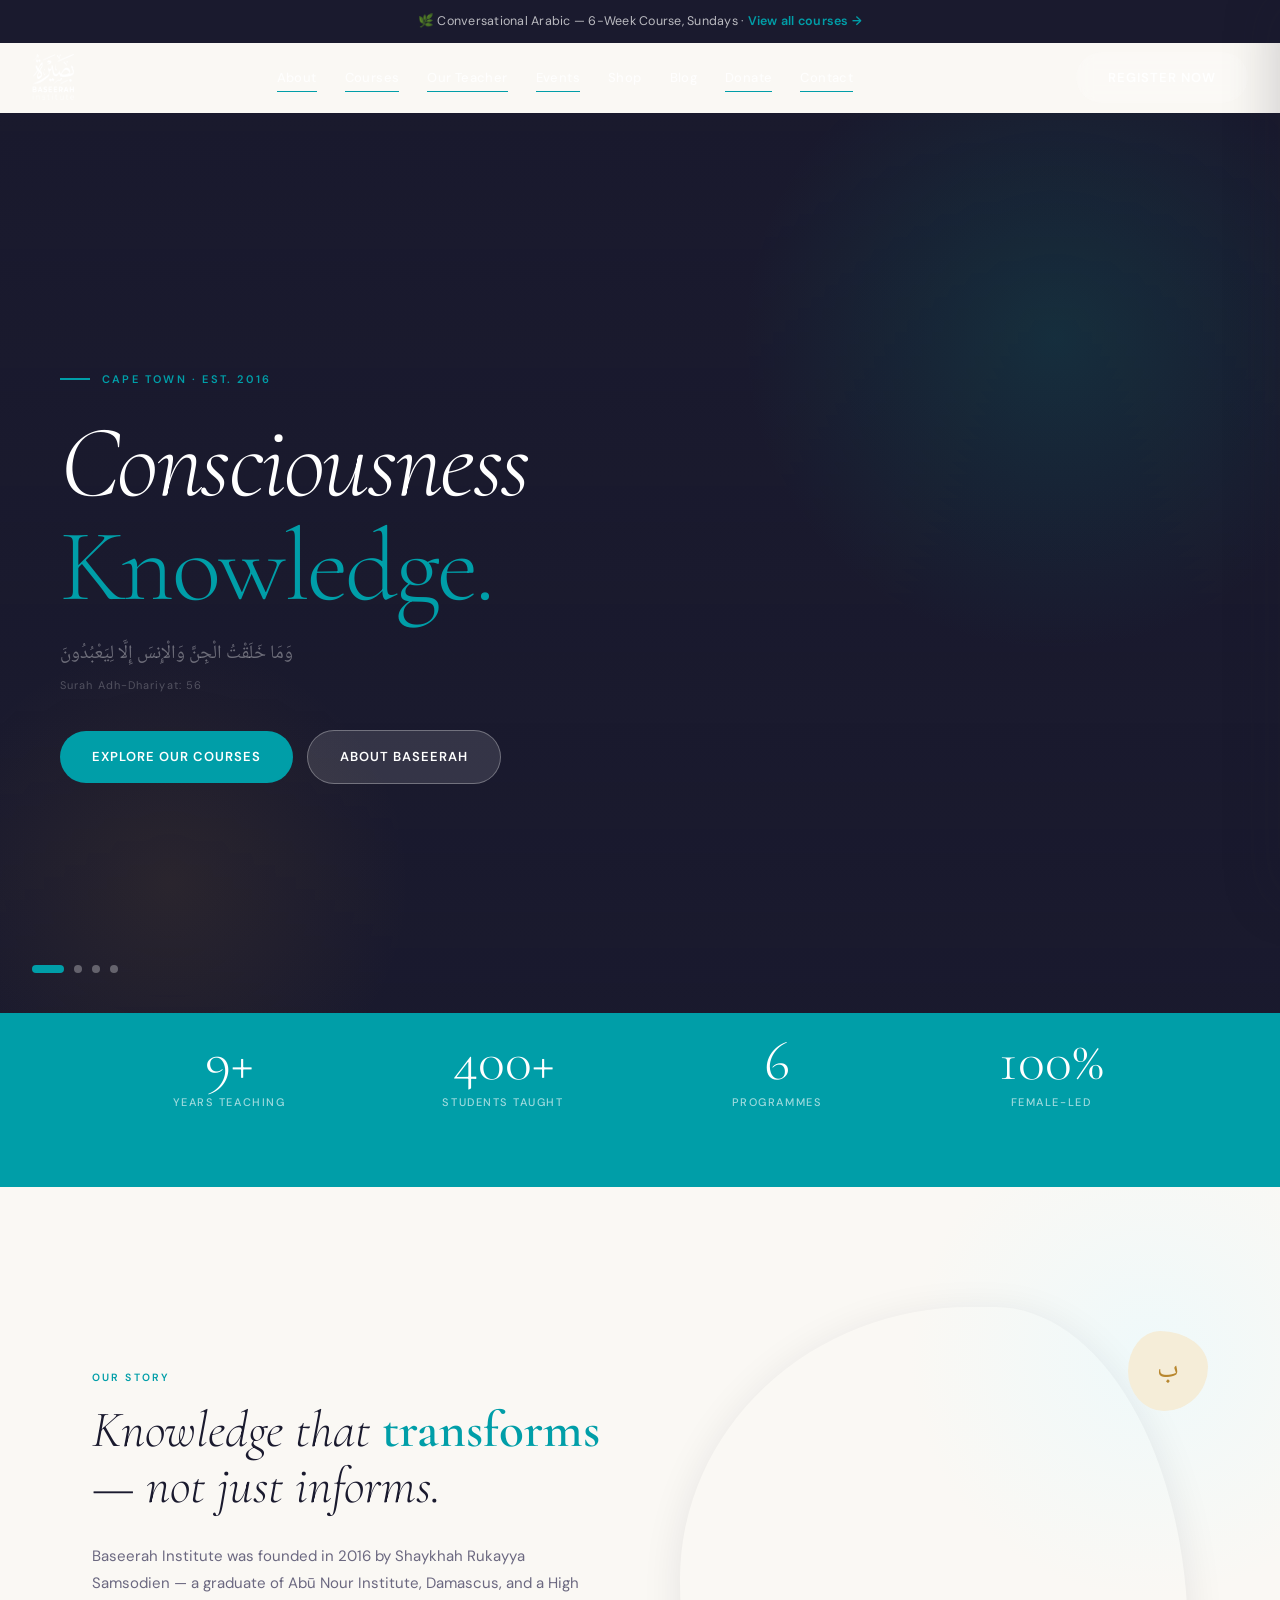
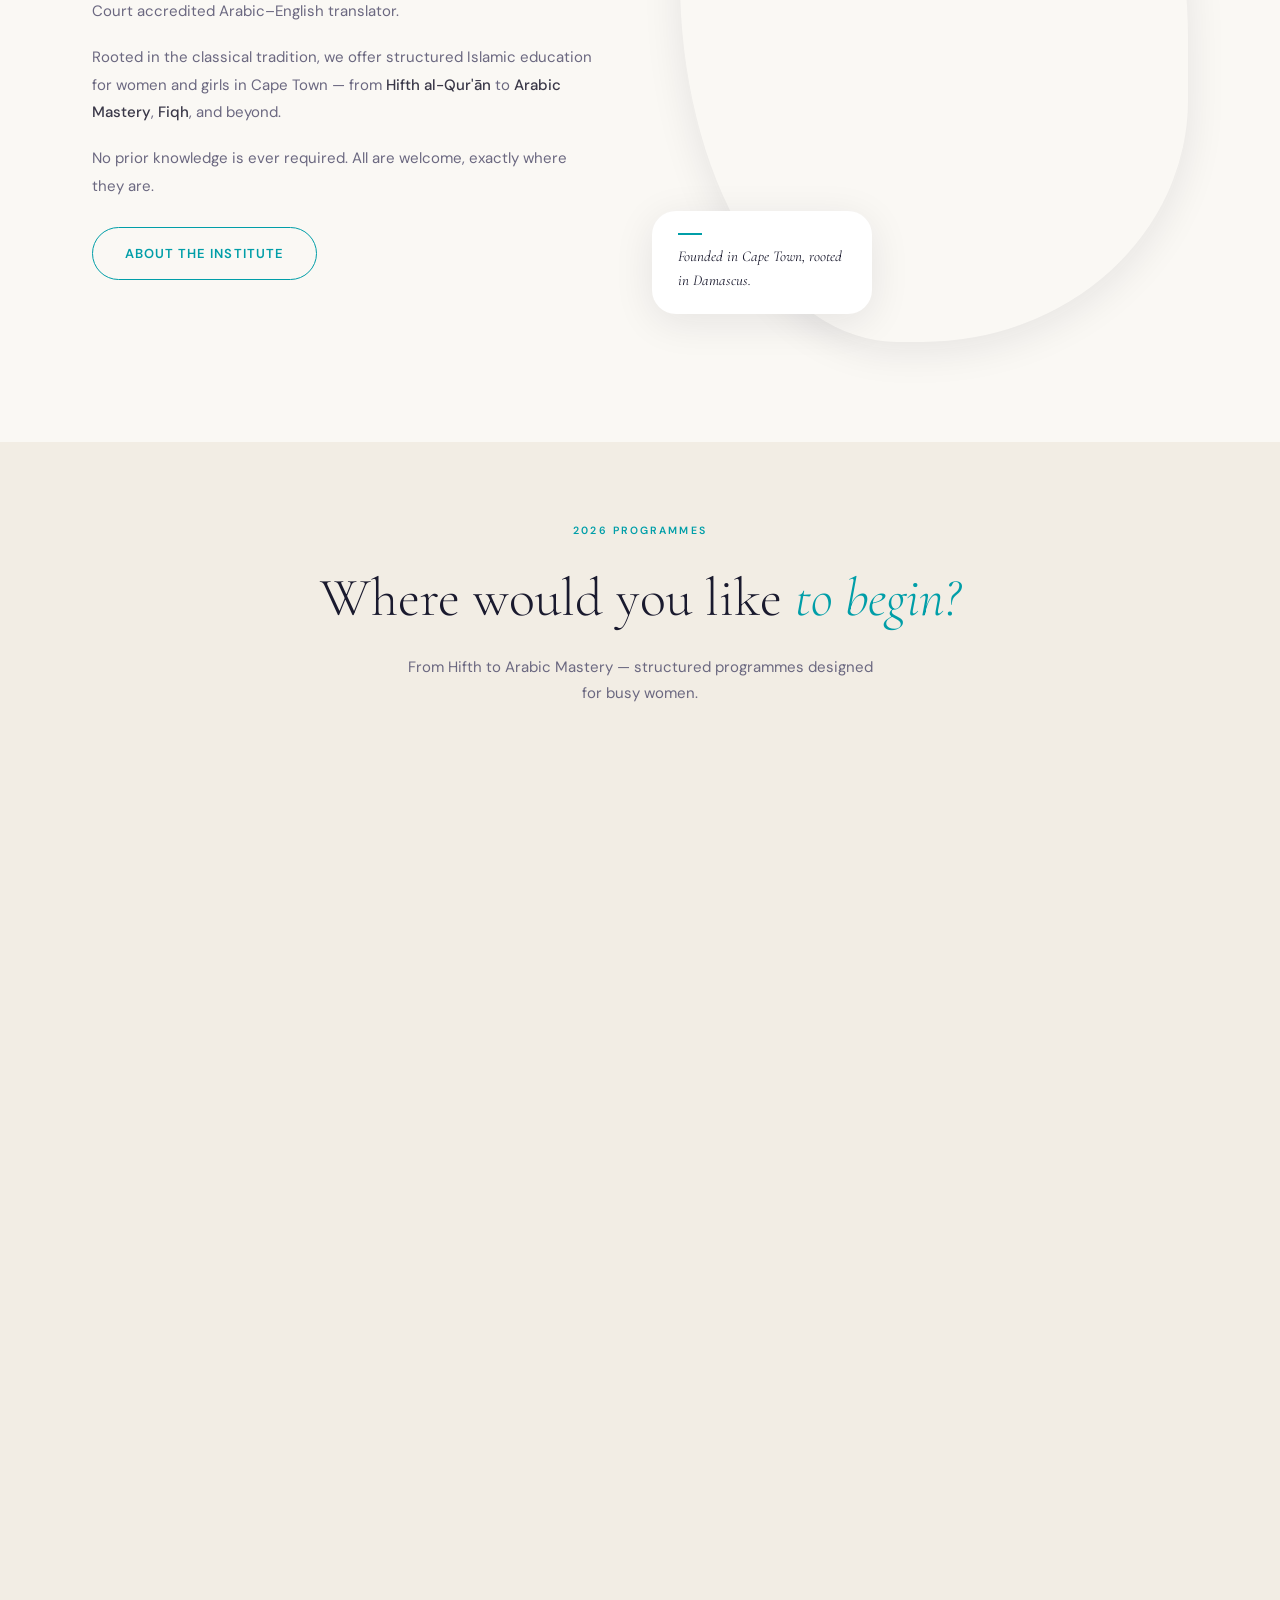
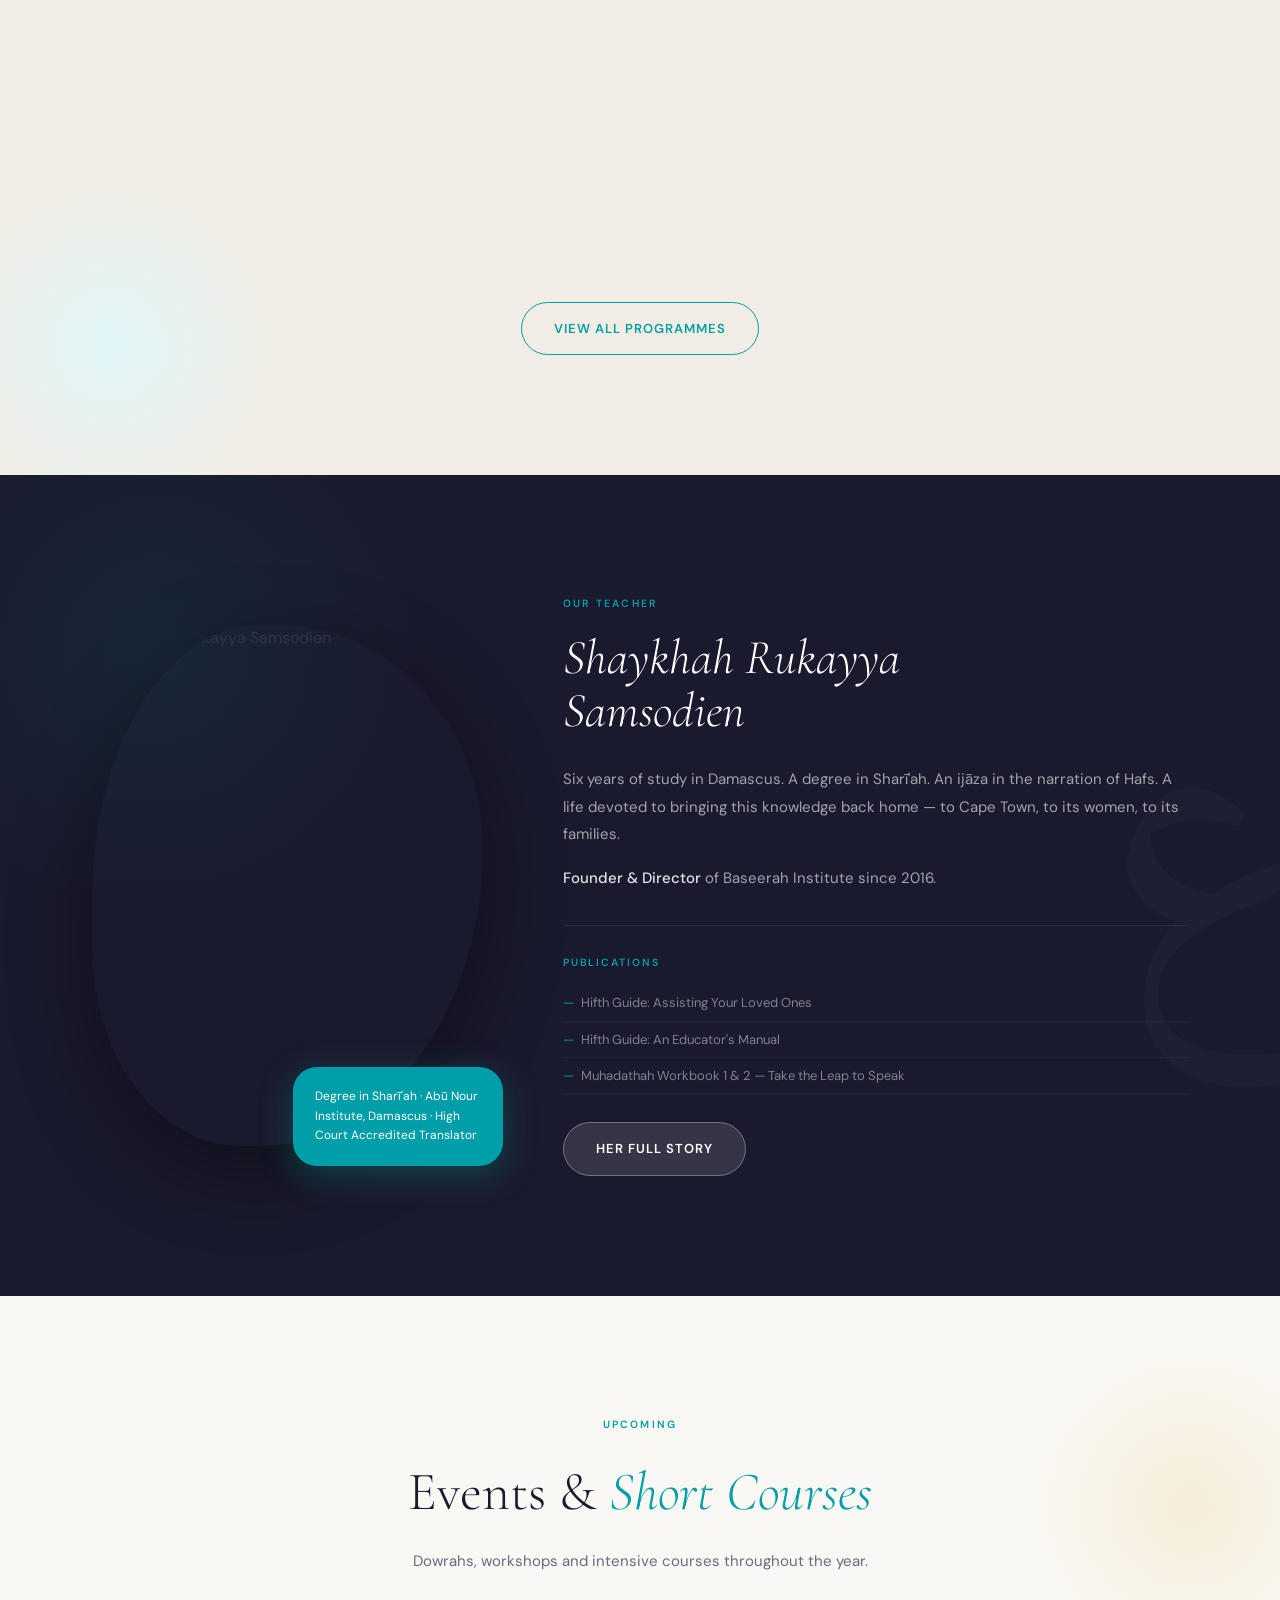
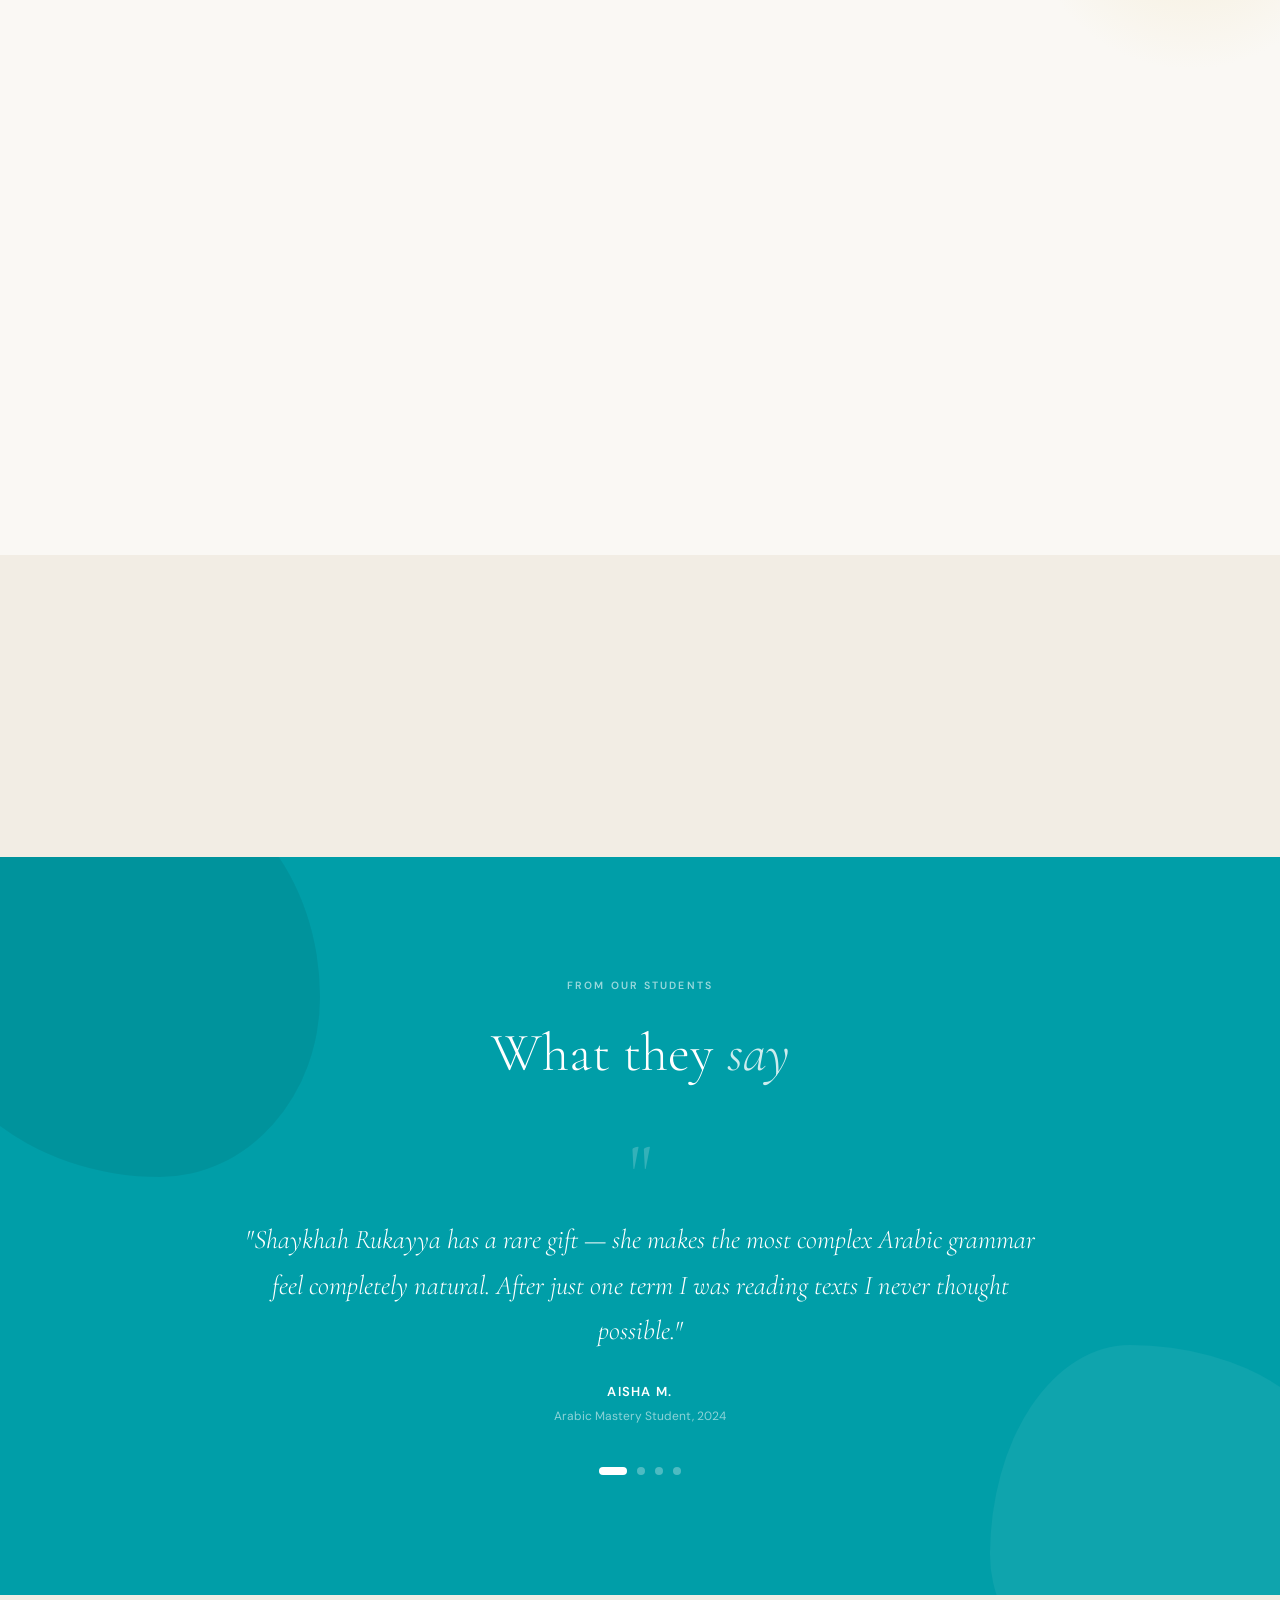
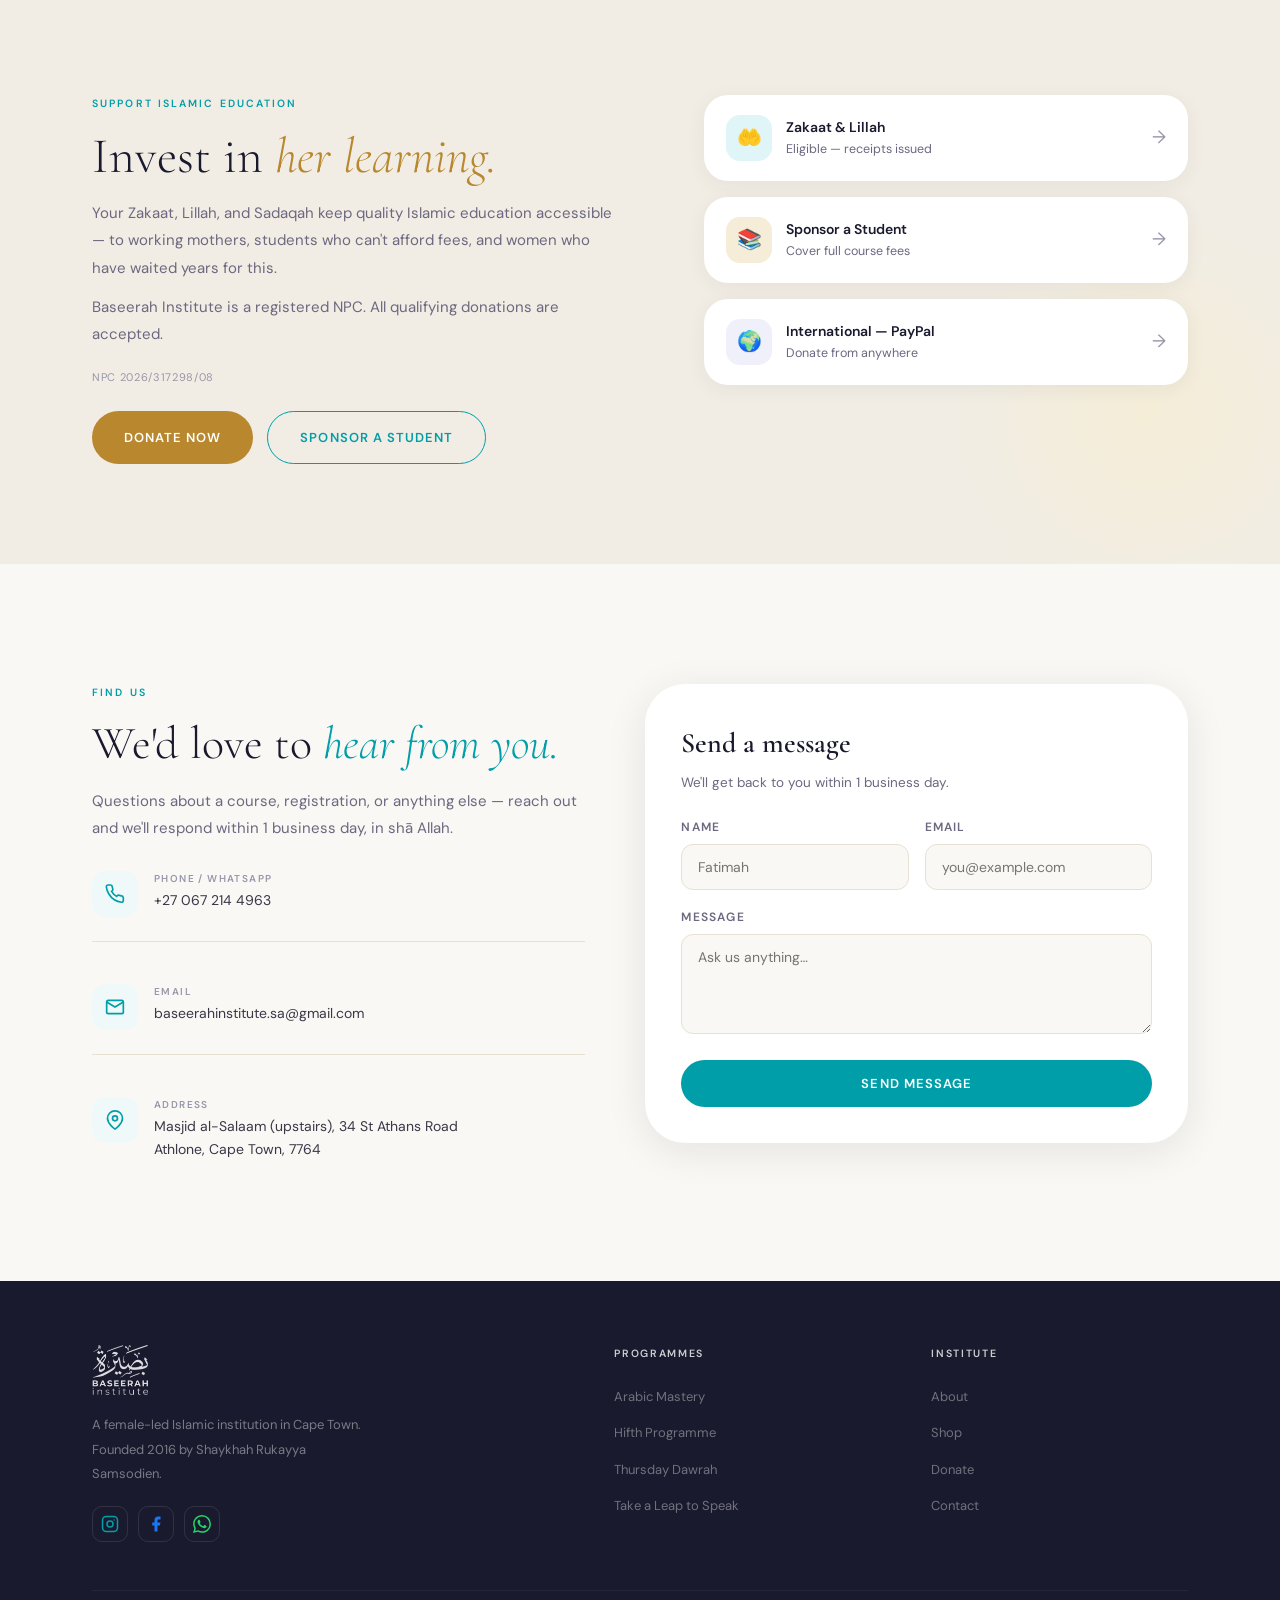
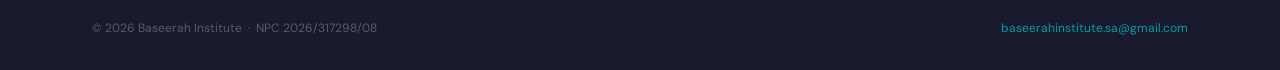
==== commit 193223c9: "Add files via upload" ====
--- a/index.html
+++ b/index.html
@@ -45,6 +45,17 @@
   }
   </script>
 
+  <!-- Netlify Identity — catches invite/recovery tokens and redirects to /admin -->
+  <script>
+    if (window.location.hash && (
+      window.location.hash.includes('invite_token') ||
+      window.location.hash.includes('recovery_token') ||
+      window.location.hash.includes('confirmation_token')
+    )) {
+      window.location.href = '/admin/index.html' + window.location.hash;
+    }
+  </script>
+
   <link rel="preconnect" href="https://fonts.googleapis.com"/>
   <link rel="preconnect" href="https://fonts.gstatic.com" crossorigin/>
   <link href="https://fonts.googleapis.com/css2?family=Cormorant+Garamond:ital,wght@0,300;0,400;0,600;1,300;1,400;1,600&family=DM+Sans:opsz,wght@9..40,300;9..40,400;9..40,500;9..40,600&family=Noto+Naskh+Arabic:wght@400;700&display=swap" rel="stylesheet"/>
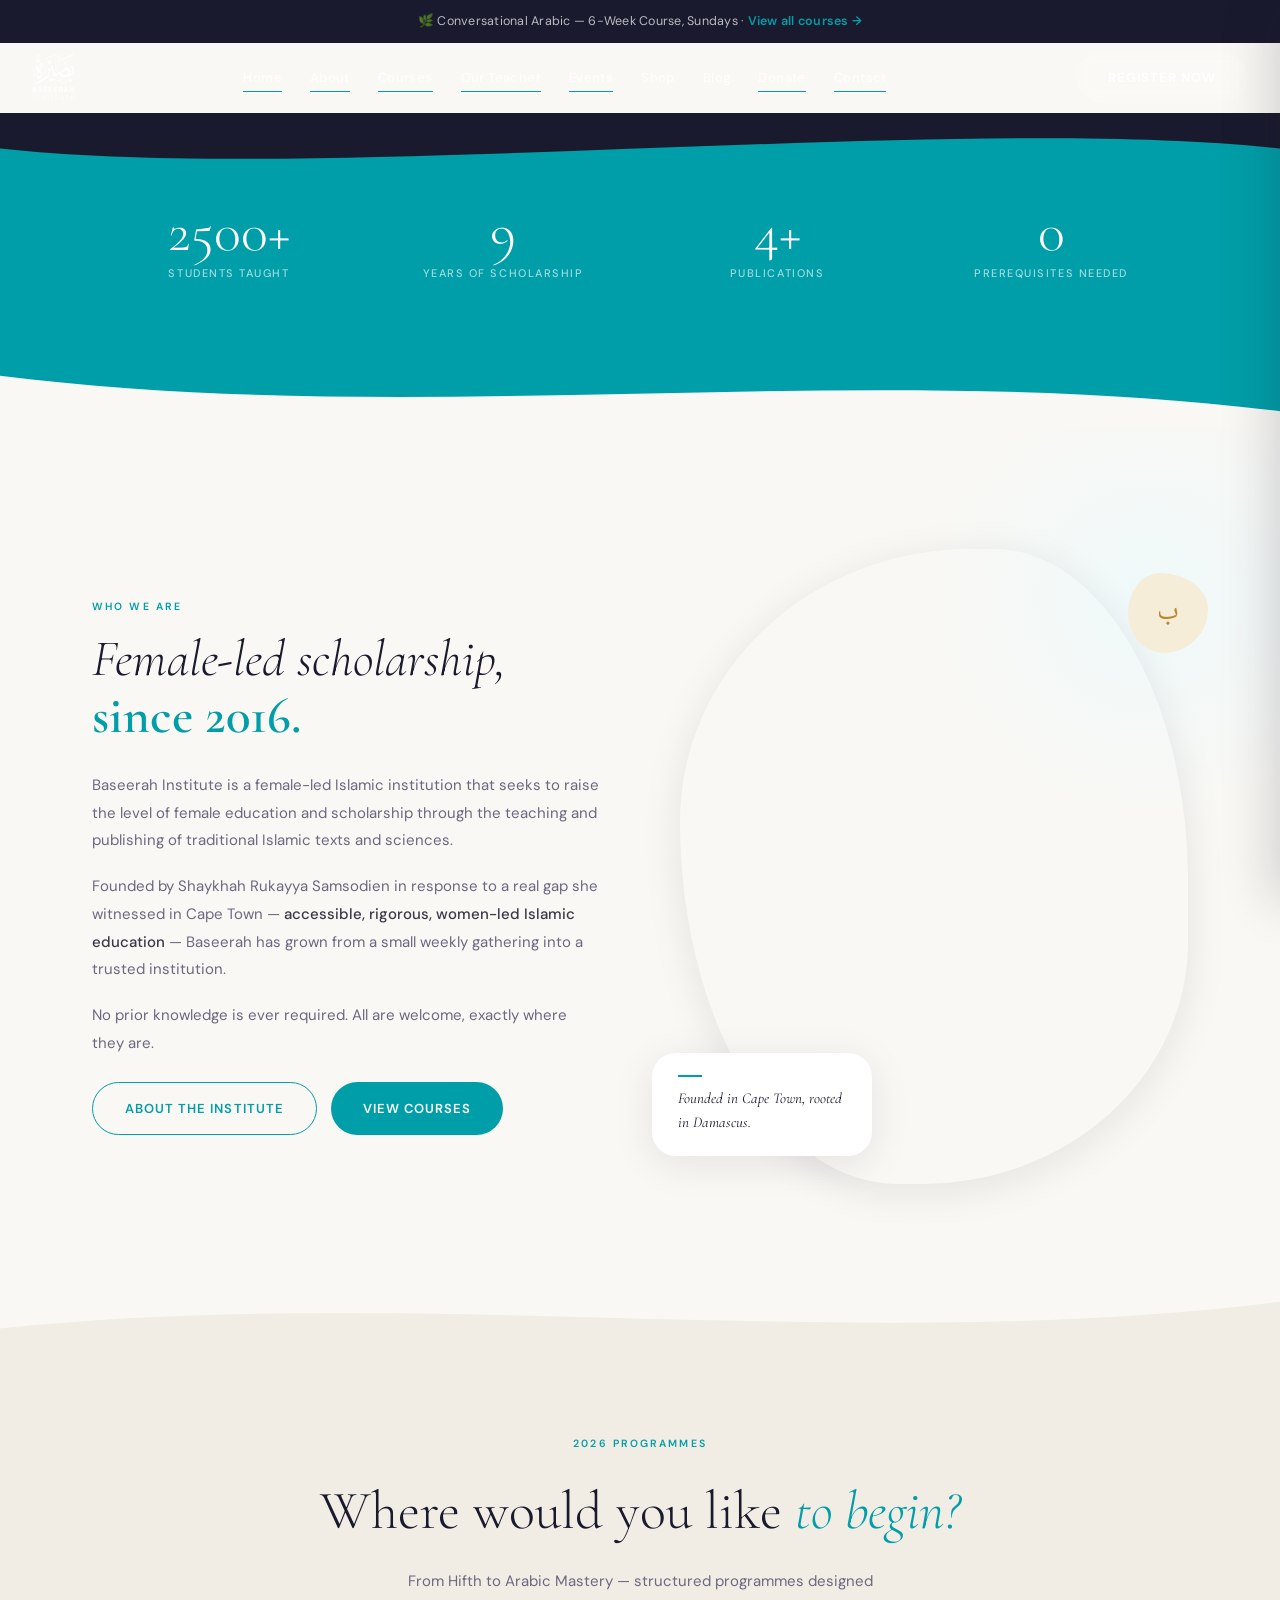
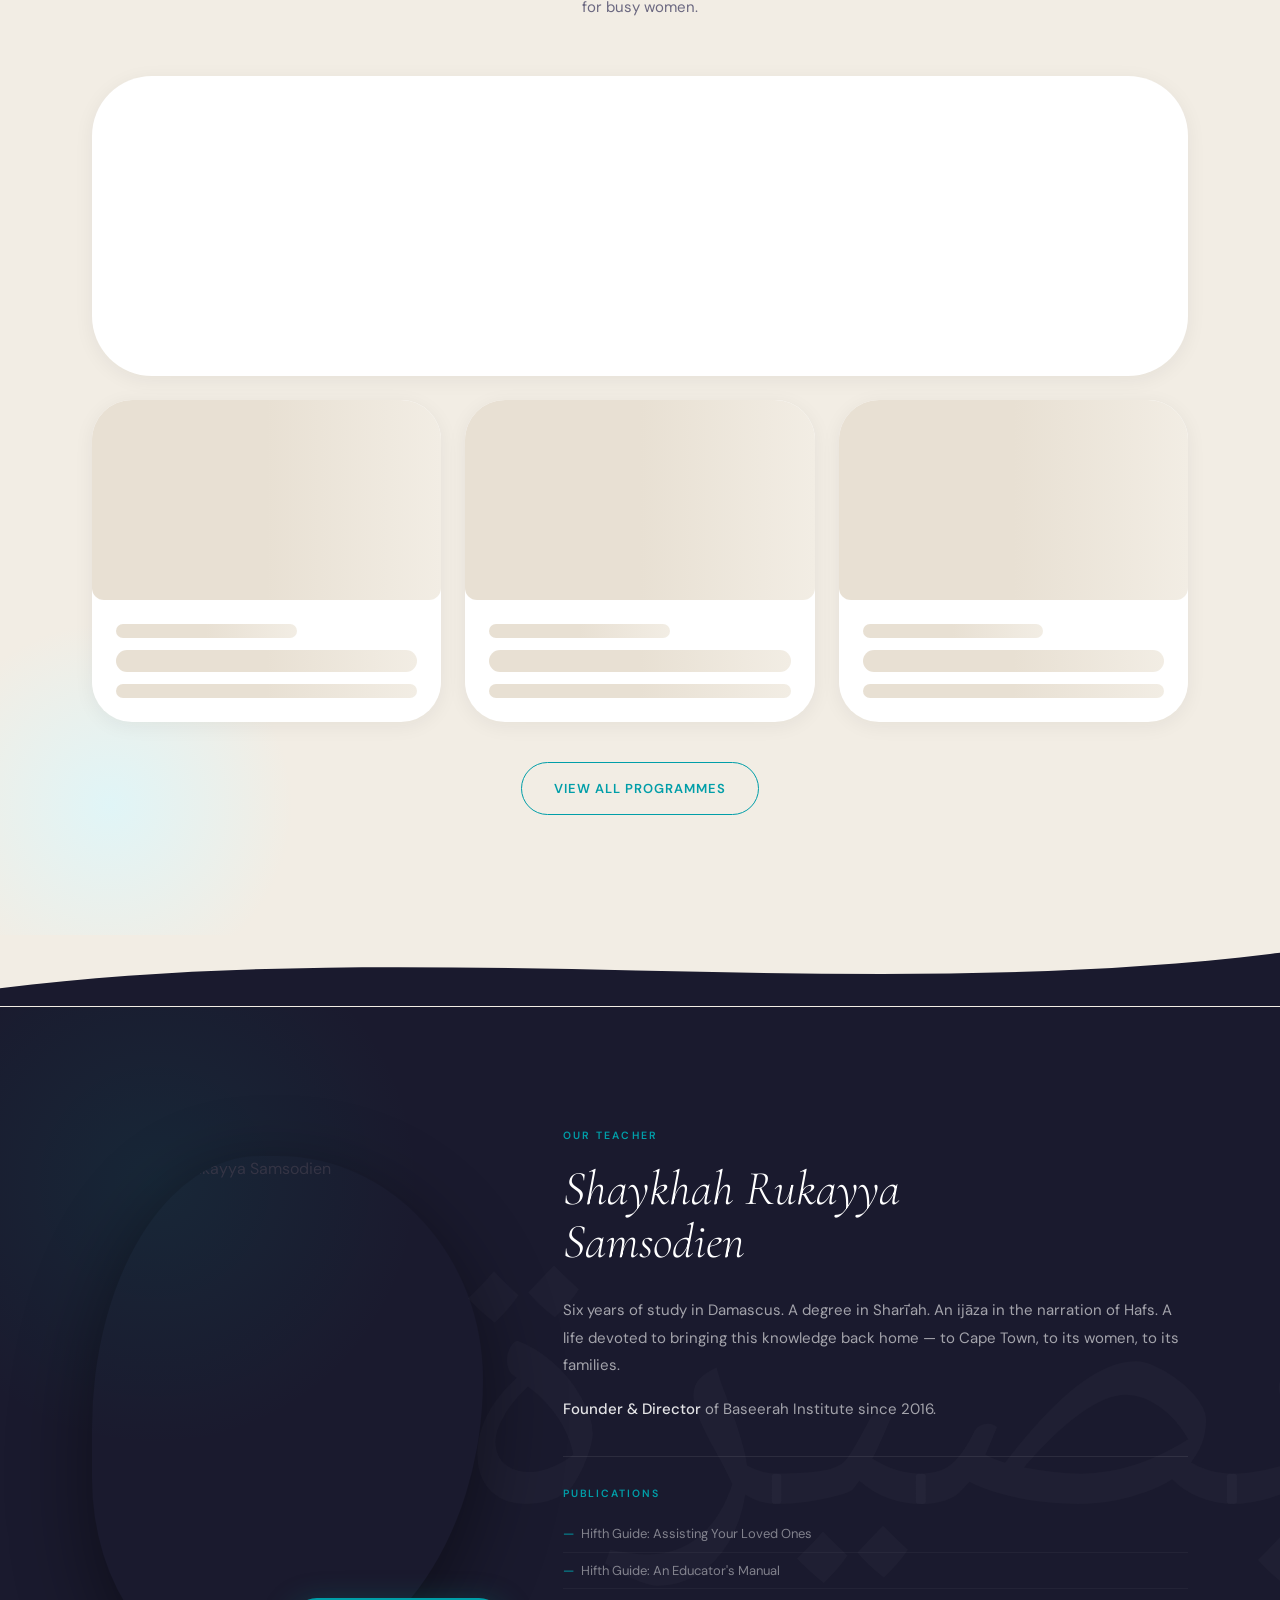
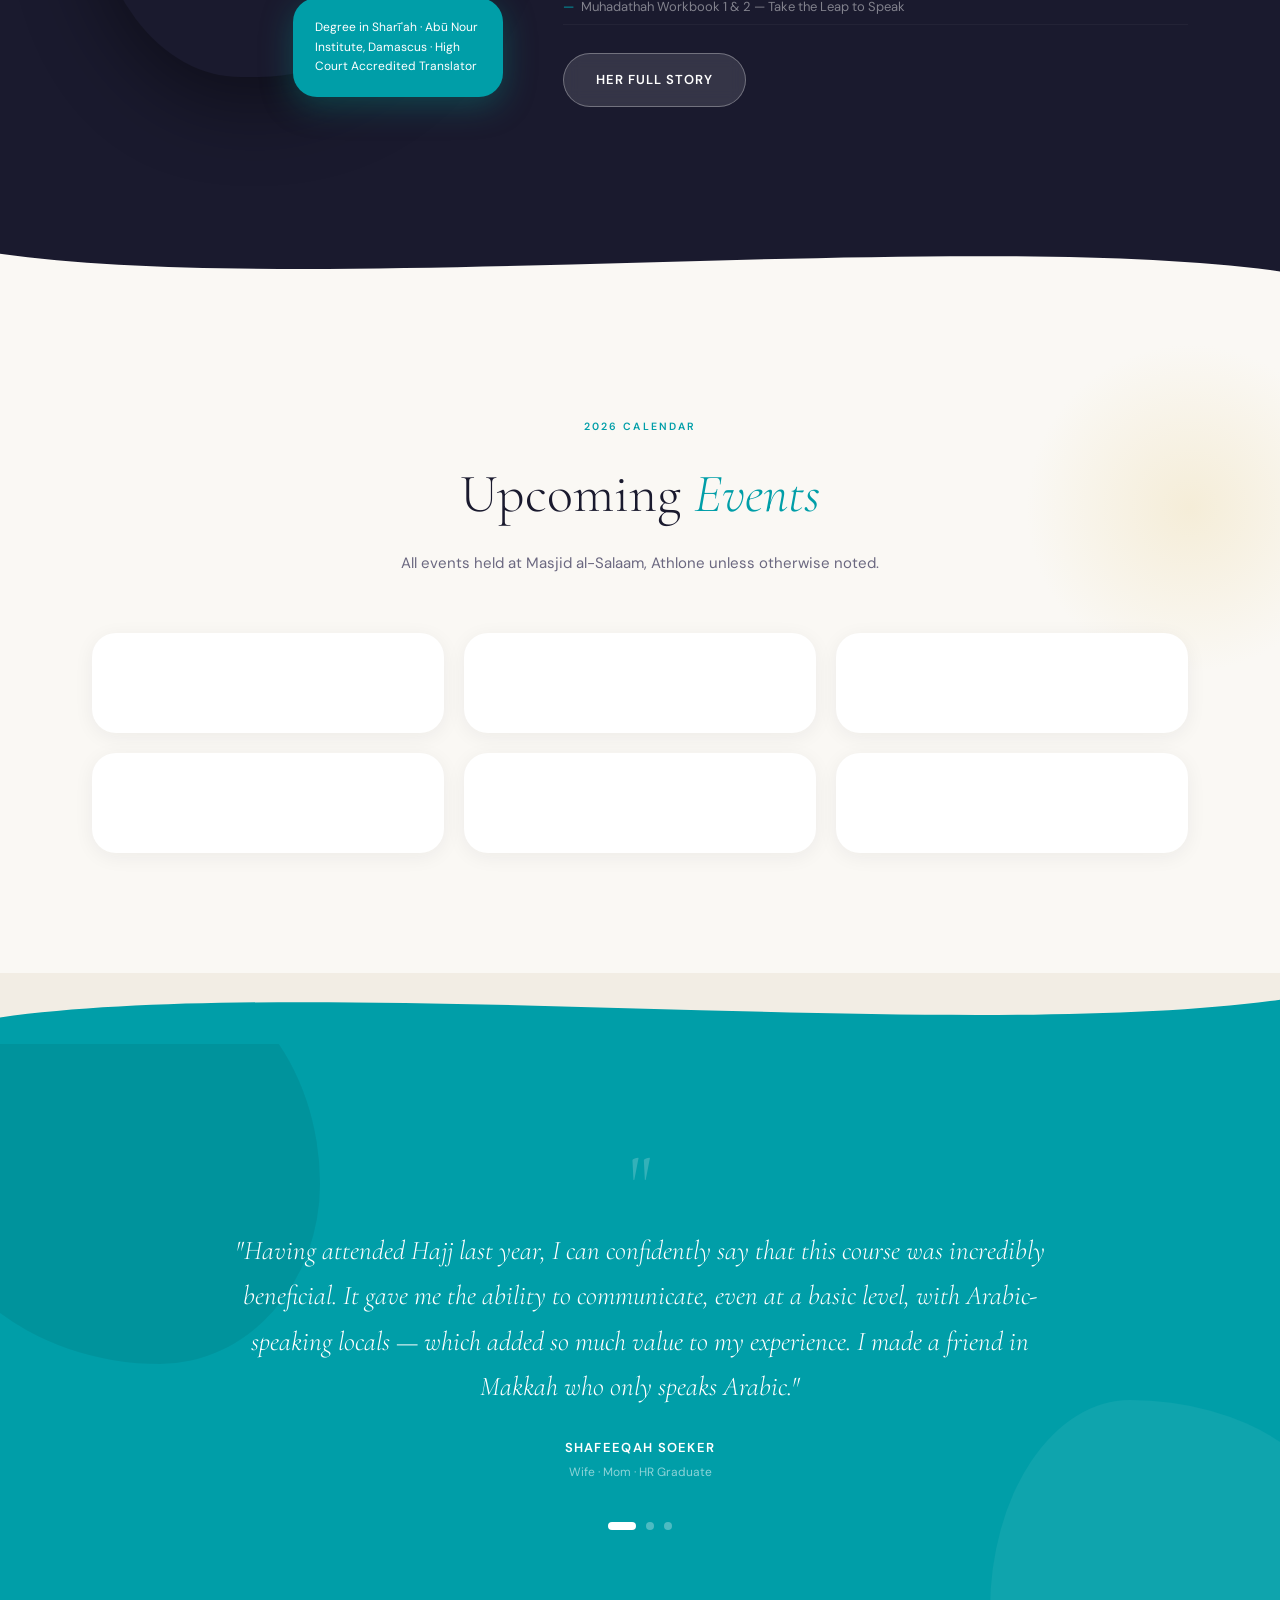
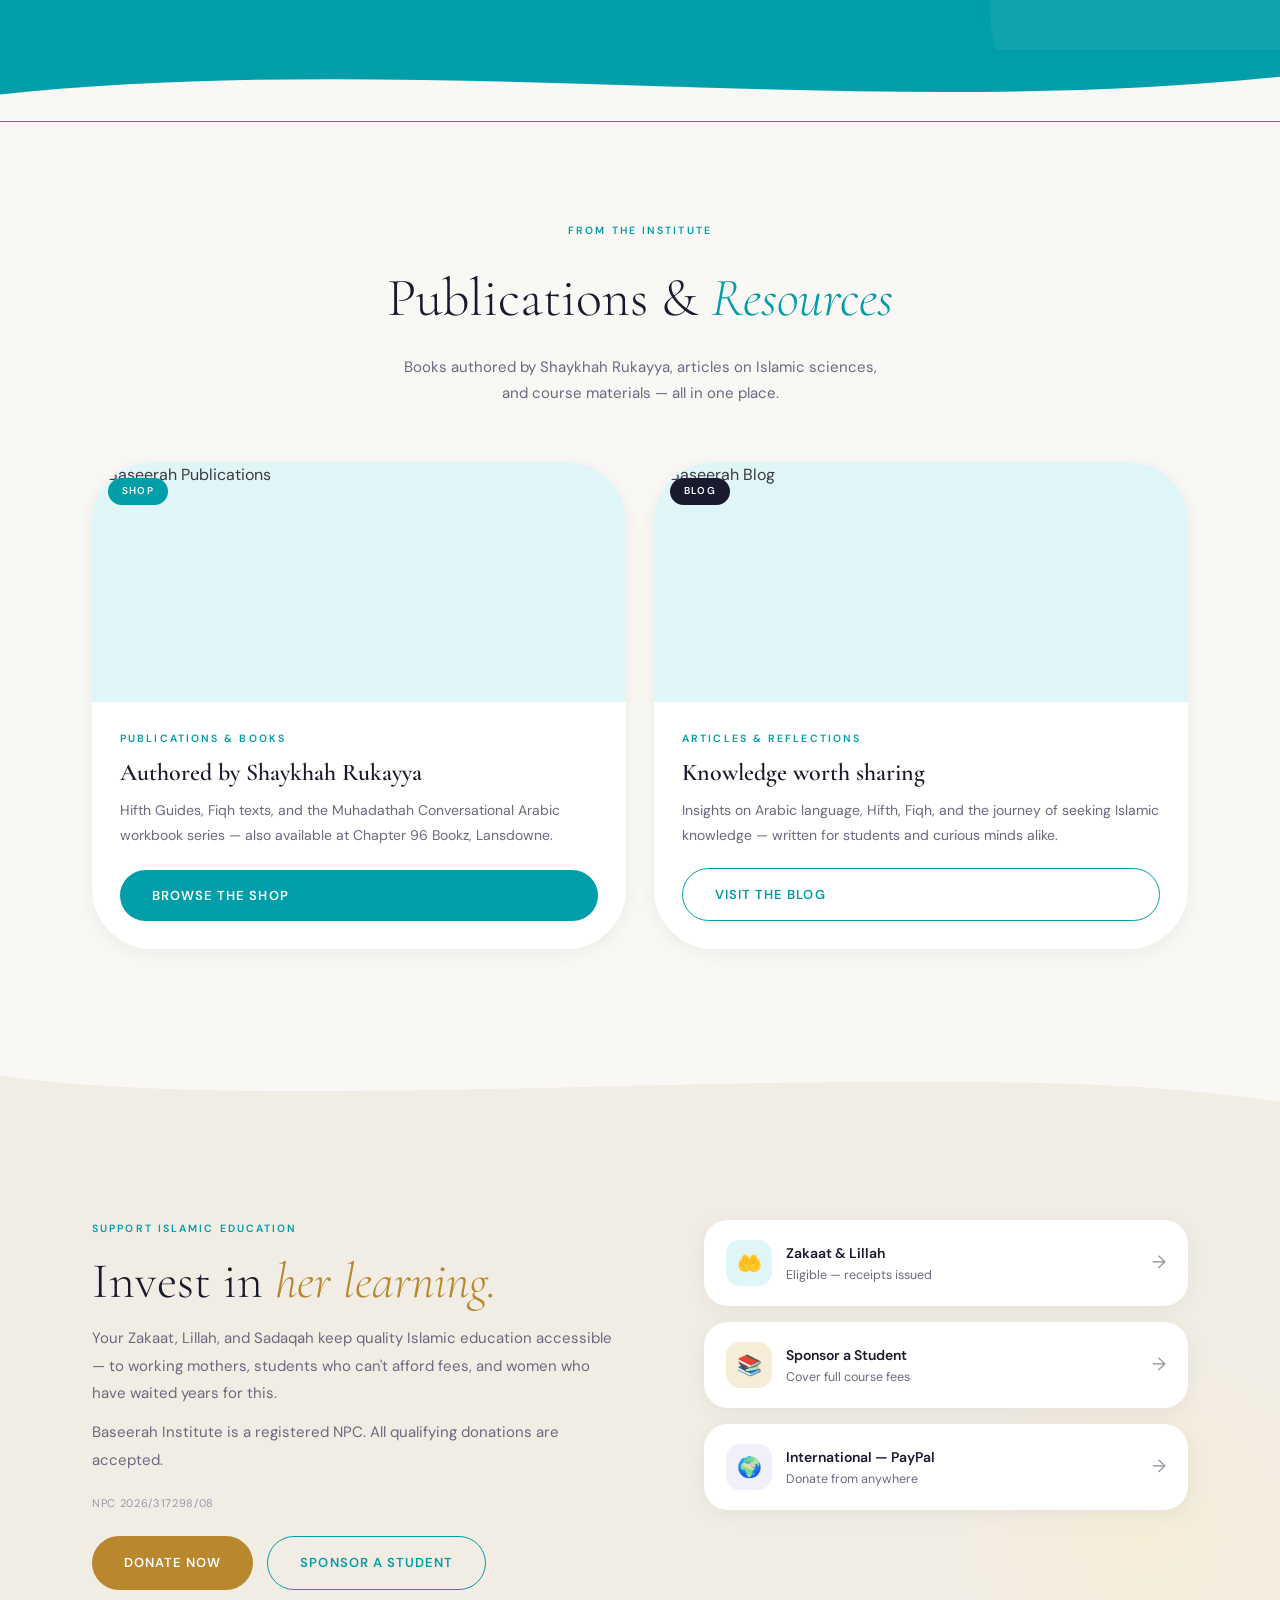
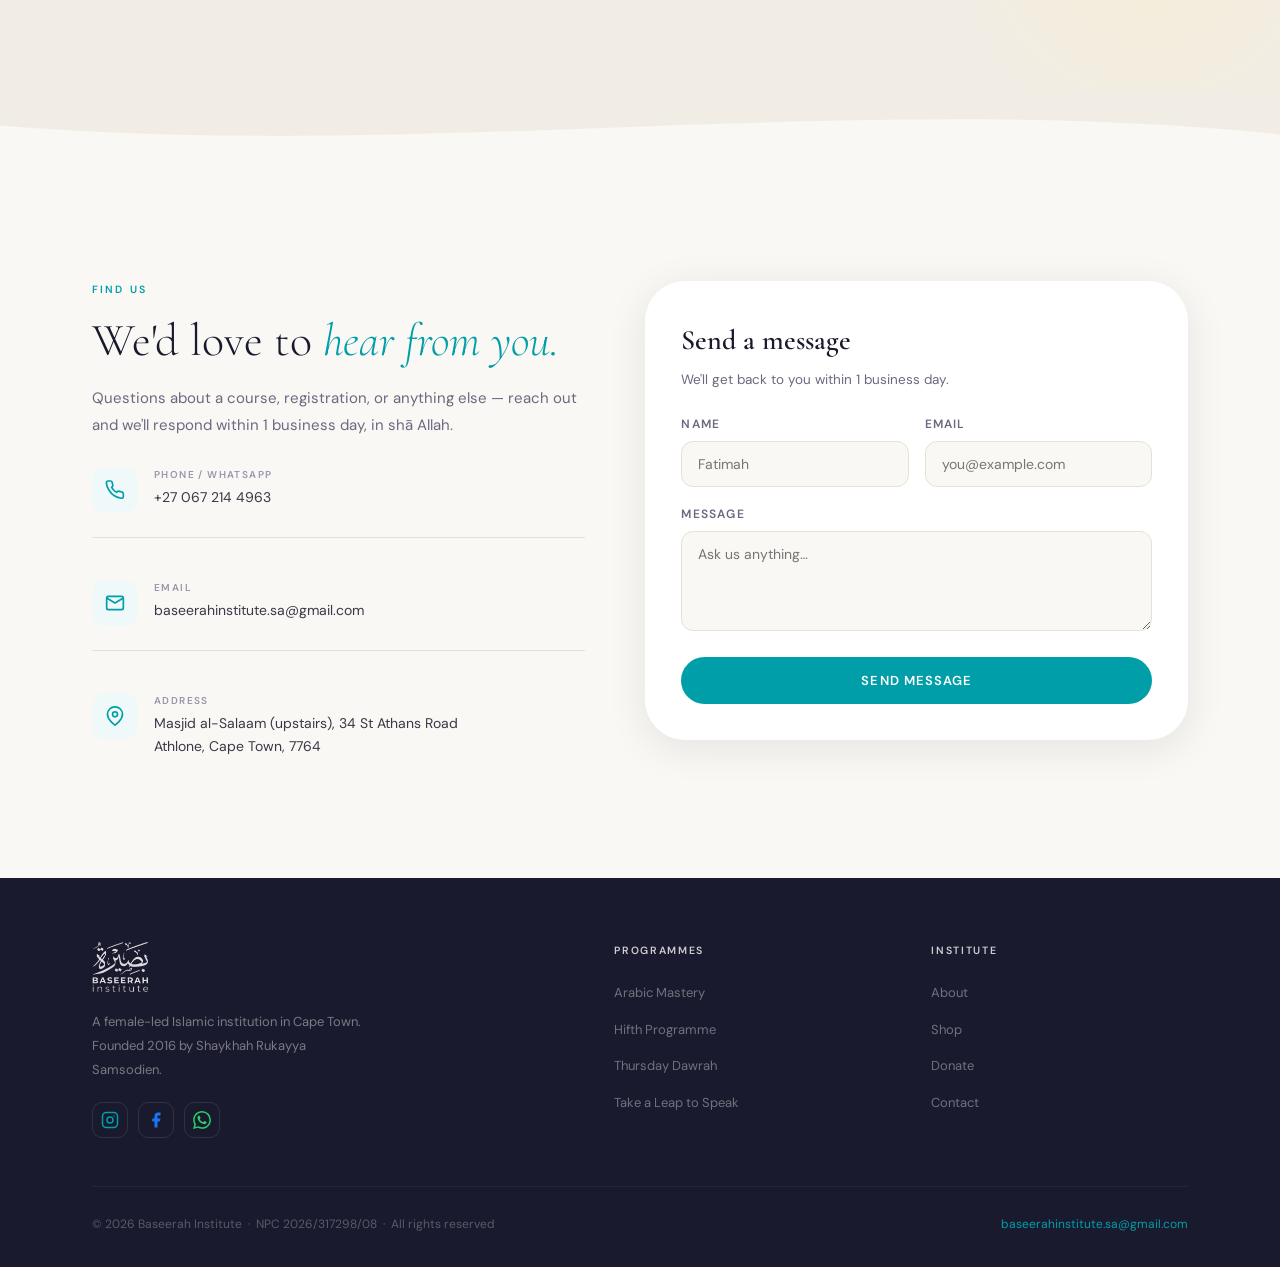
==== commit 36c82d9a: "Add files via upload" ====
--- a/index.html
+++ b/index.html
@@ -7,7 +7,7 @@
 
   <meta name="description" content="A female-led Islamic institute in Cape Town offering Arabic, Hifth and Islamic sciences — rooted in traditional scholarship, open to all."/>
   <meta name="keywords" content="Islamic institute Cape Town, Arabic classes Cape Town, Hifth programme Cape Town, learn Arabic women, female Islamic education South Africa"/>
-  <link rel="canonical" href="https://baseerahinstitute.org/index.html"/>
+  <link rel="canonical" href="https://baseerahinstitute.org/"/>
 
   <meta property="og:site_name"   content="Baseerah Institute"/>
   <meta property="og:type"        content="website"/>
@@ -19,7 +19,6 @@
   <meta name="twitter:title"       content="Baseerah Institute — Consciousness Through Knowledge"/>
   <meta name="twitter:description" content="A female-led Islamic institute in Cape Town offering Arabic, Hifth and Islamic sciences."/>
 
-  <!-- Schema markup -->
   <script type="application/ld+json">
   {
     "@context": "https://schema.org",
@@ -45,7 +44,7 @@
   }
   </script>
 
-  <!-- Netlify Identity — catches invite/recovery tokens and redirects to /admin -->
+  <!-- Netlify Identity token redirect -->
   <script>
     if (window.location.hash && (
       window.location.hash.includes('invite_token') ||
@@ -72,29 +71,48 @@
 <!-- ─── Hero ─── -->
 <div id="hero-container"></div>
 
+<!-- wave hero → stats -->
+<div class="wave" style="background:var(--charcoal)">
+  <svg viewBox="0 0 1440 80" xmlns="http://www.w3.org/2000/svg" preserveAspectRatio="none">
+    <path d="M0,40 C360,80 1080,0 1440,40 L1440,80 L0,80 Z" fill="#009EA8"/>
+  </svg>
+</div>
+
 <!-- ─── Stats ─── -->
 <section class="stats">
   <div class="wrap">
-    <div class="stats-grid">
-      <div class="stat"><div class="stat-n">9+</div><div class="stat-l">Years Teaching</div></div>
-      <div class="stat"><div class="stat-n">400+</div><div class="stat-l">Students Taught</div></div>
-      <div class="stat"><div class="stat-n">6</div><div class="stat-l">Programmes</div></div>
-      <div class="stat"><div class="stat-n">100%</div><div class="stat-l">Female-Led</div></div>
-    </div>
-  </div>
-</section>
+    <div id="stats-container">
+      <div class="stats-grid">
+        <div class="stat"><div class="stat-n">2500+</div><div class="stat-l">Students Taught</div></div>
+        <div class="stat"><div class="stat-n">9</div><div class="stat-l">Years of Scholarship</div></div>
+        <div class="stat"><div class="stat-n">4+</div><div class="stat-l">Publications</div></div>
+        <div class="stat"><div class="stat-n">0</div><div class="stat-l">Prerequisites Needed</div></div>
+      </div>
+    </div>
+  </div>
+</section>
+
+<!-- wave stats → about -->
+<div class="wave" style="background:var(--teal)">
+  <svg viewBox="0 0 1440 80" xmlns="http://www.w3.org/2000/svg" preserveAspectRatio="none">
+    <path d="M0,20 C480,80 960,0 1440,60 L1440,80 L0,80 Z" fill="#FAF8F4"/>
+  </svg>
+</div>
 
 <!-- ─── About ─── -->
 <section class="about" id="about">
   <div class="wrap">
     <div class="about-grid">
       <div class="about-text reveal">
-        <span class="eyebrow">Our Story</span>
-        <h2>Knowledge that <strong>transforms</strong> — not just informs.</h2>
-        <p>Baseerah Institute was founded in 2016 by Shaykhah Rukayya Samsodien — a graduate of Abū Nour Institute, Damascus, and a High Court accredited Arabic–English translator.</p>
-        <p>Rooted in the classical tradition, we offer structured Islamic education for women and girls in Cape Town — from <strong>Hifth al-Qur'ān</strong> to <strong>Arabic Mastery</strong>, <strong>Fiqh</strong>, and beyond.</p>
+        <span class="eyebrow">Who We Are</span>
+        <h2>Female-led scholarship, <strong>since 2016.</strong></h2>
+        <p>Baseerah Institute is a female-led Islamic institution that seeks to raise the level of female education and scholarship through the teaching and publishing of traditional Islamic texts and sciences.</p>
+        <p>Founded by Shaykhah Rukayya Samsodien in response to a real gap she witnessed in Cape Town — <strong>accessible, rigorous, women-led Islamic education</strong> — Baseerah has grown from a small weekly gathering into a trusted institution.</p>
         <p>No prior knowledge is ever required. All are welcome, exactly where they are.</p>
-        <a href="about.html" class="btn btn-outline" style="margin-top:8px">About the Institute</a>
+        <div style="display:flex;gap:14px;flex-wrap:wrap;margin-top:24px">
+          <a href="about.html" class="btn btn-outline">About the Institute</a>
+          <a href="courses.html" class="btn btn-primary">View Courses</a>
+        </div>
       </div>
       <div class="about-visual reveal">
         <div class="about-frame">
@@ -109,6 +127,13 @@
     </div>
   </div>
 </section>
+
+<!-- wave about → courses -->
+<div class="wave" style="background:var(--cream)">
+  <svg viewBox="0 0 1440 80" xmlns="http://www.w3.org/2000/svg" preserveAspectRatio="none">
+    <path d="M0,50 C480,0 960,80 1440,20 L1440,80 L0,80 Z" fill="#F2EDE4"/>
+  </svg>
+</div>
 
 <!-- ─── Courses Preview ─── -->
 <section class="courses" id="courses">
@@ -119,7 +144,6 @@
       <p>From Hifth to Arabic Mastery — structured programmes designed for busy women.</p>
     </div>
     <div id="courses-preview-container">
-      <!-- Skeleton -->
       <div class="cgrid">
         <div class="skeleton-card cc featured"><div class="skeleton skeleton-img" style="min-height:300px"></div></div>
         <div class="skeleton-card cc"><div class="skeleton skeleton-img"></div><div class="skeleton-body"><div class="skeleton skeleton-line short"></div><div class="skeleton skeleton-line title"></div><div class="skeleton skeleton-line"></div></div></div>
@@ -133,15 +157,22 @@
   </div>
 </section>
 
+<!-- wave courses → teacher -->
+<div class="wave" style="background:var(--cream-warm)">
+  <svg viewBox="0 0 1440 80" xmlns="http://www.w3.org/2000/svg" preserveAspectRatio="none">
+    <path d="M0,60 C480,0 960,80 1440,20 L1440,80 L0,80 Z" fill="#1A1A2E"/>
+  </svg>
+</div>
+
 <!-- ─── Teacher ─── -->
 <section class="teacher" id="teacher">
-  <div class="t-water">ع</div>
+  <div class="t-water">بصيرة</div>
   <div class="t-blob"></div>
   <div class="wrap">
     <div class="tgrid">
       <div class="t-img-wrap reveal">
         <div class="t-frame">
-          <img src="https://images.unsplash.com/photo-1599566219227-2efe0c9b7f5f?w=600&auto=format&fit=crop&q=70" alt="Shaykhah Rukayya Samsodien"/>
+          <img src="https://images.unsplash.com/photo-1548438294-1ad5d5f4f063?w=700&auto=format&fit=crop&q=80" alt="Shaykhah Rukayya Samsodien"/>
         </div>
         <div class="t-cred">
           <p>Degree in Sharī'ah · Abū Nour Institute, Damascus · High Court Accredited Translator</p>
@@ -166,17 +197,26 @@
   </div>
 </section>
 
+<!-- wave teacher → events -->
+<div class="wave" style="background:var(--charcoal)">
+  <svg viewBox="0 0 1440 80" xmlns="http://www.w3.org/2000/svg" preserveAspectRatio="none">
+    <path d="M0,30 C360,80 1080,0 1440,50 L1440,80 L0,80 Z" fill="#FAF8F4"/>
+  </svg>
+</div>
+
 <!-- ─── Events ─── -->
 <section class="events" id="events">
   <div class="wrap">
     <div class="sec-head reveal">
-      <span class="eyebrow">Upcoming</span>
-      <h2>Events &amp; <em>Short Courses</em></h2>
-      <p>Dowrahs, workshops and intensive courses throughout the year.</p>
+      <span class="eyebrow">2026 Calendar</span>
+      <h2>Upcoming <em>Events</em></h2>
+      <p>All events held at Masjid al-Salaam, Athlone unless otherwise noted.</p>
     </div>
     <div id="events-container">
-      <!-- Skeleton -->
       <div class="egrid">
+        <div class="skeleton-card ec" style="height:100px"></div>
+        <div class="skeleton-card ec" style="height:100px"></div>
+        <div class="skeleton-card ec" style="height:100px"></div>
         <div class="skeleton-card ec" style="height:100px"></div>
         <div class="skeleton-card ec" style="height:100px"></div>
         <div class="skeleton-card ec" style="height:100px"></div>
@@ -187,45 +227,104 @@
 
 <!-- ─── WhatsApp Banner ─── -->
 <div id="whatsapp-banner-container"></div>
+
+<!-- wave events → testimonials -->
+<div class="wave" style="background:var(--cream-warm)">
+  <svg viewBox="0 0 1440 80" xmlns="http://www.w3.org/2000/svg" preserveAspectRatio="none">
+    <path d="M0,50 C360,0 1080,80 1440,30 L1440,80 L0,80 Z" fill="#009EA8"/>
+  </svg>
+</div>
 
 <!-- ─── Testimonials ─── -->
 <section class="testi">
   <div class="tb1"></div><div class="tb2"></div>
-  <div class="wrap testi-in">
-    <div class="sec-head" style="color:white">
-      <span class="eyebrow" style="color:rgba(255,255,255,.6)">From Our Students</span>
-      <h2 style="color:white">What they <em style="color:rgba(255,255,255,.8)">say</em></h2>
-    </div>
-    <div class="testi-track" id="testiTrack">
-      <div class="testi-item active">
-        <span class="qmark">"</span>
-        <blockquote>"Shaykhah Rukayya has a rare gift — she makes the most complex Arabic grammar feel completely natural. After just one term I was reading texts I never thought possible."</blockquote>
-        <div class="testi-meta"><span class="testi-name">Aisha M.</span><span class="testi-role">Arabic Mastery Student, 2024</span></div>
-      </div>
-      <div class="testi-item">
-        <span class="qmark">"</span>
-        <blockquote>"I started Hifth at 38, convinced it was too late. Three years later, I've memorised 12 juz. This programme changed my life."</blockquote>
-        <div class="testi-meta"><span class="testi-name">Fatiema K.</span><span class="testi-role">Ladies Hifth Programme, 2023</span></div>
-      </div>
-      <div class="testi-item">
-        <span class="qmark">"</span>
-        <blockquote>"The Thursday Dawrah is the highlight of my week. Studying the Seerah in this depth, with such a knowledgeable teacher, is a blessing I don't take for granted."</blockquote>
-        <div class="testi-meta"><span class="testi-name">Ruqayyah S.</span><span class="testi-role">Thursday Dawrah, Ongoing</span></div>
-      </div>
-      <div class="testi-item">
-        <span class="qmark">"</span>
-        <blockquote>"The Muhadathah workbook completely changed how I approach Arabic. I was speaking from lesson one — not just memorising grammar rules."</blockquote>
-        <div class="testi-meta"><span class="testi-name">Nadia A.</span><span class="testi-role">Take a Leap to Speak, 2025</span></div>
-      </div>
-    </div>
-    <div class="testi-dots" id="testiDots">
-      <button class="tdot active" data-i="0"></button>
-      <button class="tdot" data-i="1"></button>
-      <button class="tdot" data-i="2"></button>
-      <button class="tdot" data-i="3"></button>
-    </div>
-  </div>
-</section>
+  <div class="wrap">
+    <div class="testi-in reveal">
+      <div class="testi-track" id="testiTrack">
+        <div class="testi-item active">
+          <span class="qmark">"</span>
+          <blockquote>"Having attended Hajj last year, I can confidently say that this course was incredibly beneficial. It gave me the ability to communicate, even at a basic level, with Arabic-speaking locals — which added so much value to my experience. I made a friend in Makkah who only speaks Arabic."</blockquote>
+          <div class="testi-meta">
+            <span class="testi-name">Shafeeqah Soeker</span>
+            <span class="testi-role">Wife · Mom · HR Graduate</span>
+          </div>
+        </div>
+        <div class="testi-item">
+          <span class="qmark">"</span>
+          <blockquote>"I was quite apprehensive about immersing myself in an Arabic environment — I find speaking and memorising Arabic difficult. Muallima Rukayya managed to put us at ease and had us speaking and understanding sentences with ease, alhamdulillah. Highly recommend."</blockquote>
+          <div class="testi-meta">
+            <span class="testi-name">Fadeelah Kenny</span>
+            <span class="testi-role">Electrical Engineer · Wife · Mom</span>
+          </div>
+        </div>
+        <div class="testi-item">
+          <span class="qmark">"</span>
+          <blockquote>"We are blessed to sit at the feet of a female scholar with this wealth of knowledge — in Qur'an, Arabic, Fiqh, Aqeedah, Tafseer, and all the Islamic sciences. As women, we need to equip ourselves with the tools and guidelines from Allah and His Messenger."</blockquote>
+          <div class="testi-meta">
+            <span class="testi-name">Fierdous Solomon</span>
+            <span class="testi-role">Baseerah Student</span>
+          </div>
+        </div>
+      </div>
+      <div class="testi-dots" id="testiDots">
+        <button class="tdot active" data-i="0"></button>
+        <button class="tdot" data-i="1"></button>
+        <button class="tdot" data-i="2"></button>
+      </div>
+    </div>
+  </div>
+</section>
+
+<!-- wave testimonials → shop/blog preview -->
+<div class="wave" style="background:var(--teal)">
+  <svg viewBox="0 0 1440 80" xmlns="http://www.w3.org/2000/svg" preserveAspectRatio="none">
+    <path d="M0,50 C480,0 960,80 1440,30 L1440,80 L0,80 Z" fill="#FAF8F4"/>
+  </svg>
+</div>
+
+<!-- ─── Shop + Blog Preview ─── -->
+<section style="padding:100px 0;background:var(--cream)">
+  <div class="wrap">
+    <div class="sec-head reveal">
+      <span class="eyebrow">From the Institute</span>
+      <h2>Publications &amp; <em>Resources</em></h2>
+      <p>Books authored by Shaykhah Rukayya, articles on Islamic sciences, and course materials — all in one place.</p>
+    </div>
+    <div style="display:grid;grid-template-columns:1fr 1fr;gap:28px;position:relative;z-index:2">
+      <div class="cc reveal" style="border-radius:var(--r-xl)">
+        <div class="cc-img" style="height:240px">
+          <img src="https://images.unsplash.com/photo-1544716278-ca5e3f4abd8c?w=800&auto=format&fit=crop&q=80" alt="Baseerah Publications"/>
+          <span class="cc-tag teal">Shop</span>
+        </div>
+        <div class="cc-body">
+          <span class="eyebrow">Publications &amp; Books</span>
+          <h3>Authored by Shaykhah Rukayya</h3>
+          <p>Hifth Guides, Fiqh texts, and the Muhadathah Conversational Arabic workbook series — also available at Chapter 96 Bookz, Lansdowne.</p>
+          <a href="shop.html" class="btn btn-primary" style="margin-top:auto">Browse the Shop</a>
+        </div>
+      </div>
+      <div class="cc reveal" style="border-radius:var(--r-xl)">
+        <div class="cc-img" style="height:240px">
+          <img src="https://images.unsplash.com/photo-1507003211169-0a1dd7228f2d?w=800&auto=format&fit=crop&q=80" alt="Baseerah Blog"/>
+          <span class="cc-tag dark">Blog</span>
+        </div>
+        <div class="cc-body">
+          <span class="eyebrow">Articles &amp; Reflections</span>
+          <h3>Knowledge worth sharing</h3>
+          <p>Insights on Arabic language, Hifth, Fiqh, and the journey of seeking Islamic knowledge — written for students and curious minds alike.</p>
+          <a href="blog.html" class="btn btn-outline" style="margin-top:auto">Visit the Blog</a>
+        </div>
+      </div>
+    </div>
+  </div>
+</section>
+
+<!-- wave shop → donate -->
+<div class="wave" style="background:var(--cream)">
+  <svg viewBox="0 0 1440 80" xmlns="http://www.w3.org/2000/svg" preserveAspectRatio="none">
+    <path d="M0,30 C360,80 1080,0 1440,60 L1440,80 L0,80 Z" fill="#F2EDE4"/>
+  </svg>
+</div>
 
 <!-- ─── Donate ─── -->
 <section class="donate" id="donate">
@@ -261,6 +360,13 @@
   </div>
 </section>
 
+<!-- wave donate → contact -->
+<div class="wave" style="background:var(--cream-warm)">
+  <svg viewBox="0 0 1440 80" xmlns="http://www.w3.org/2000/svg" preserveAspectRatio="none">
+    <path d="M0,40 C480,80 960,0 1440,50 L1440,80 L0,80 Z" fill="#FAF8F4"/>
+  </svg>
+</div>
+
 <!-- ─── Contact ─── -->
 <section class="contact" id="contact">
   <div class="wrap">
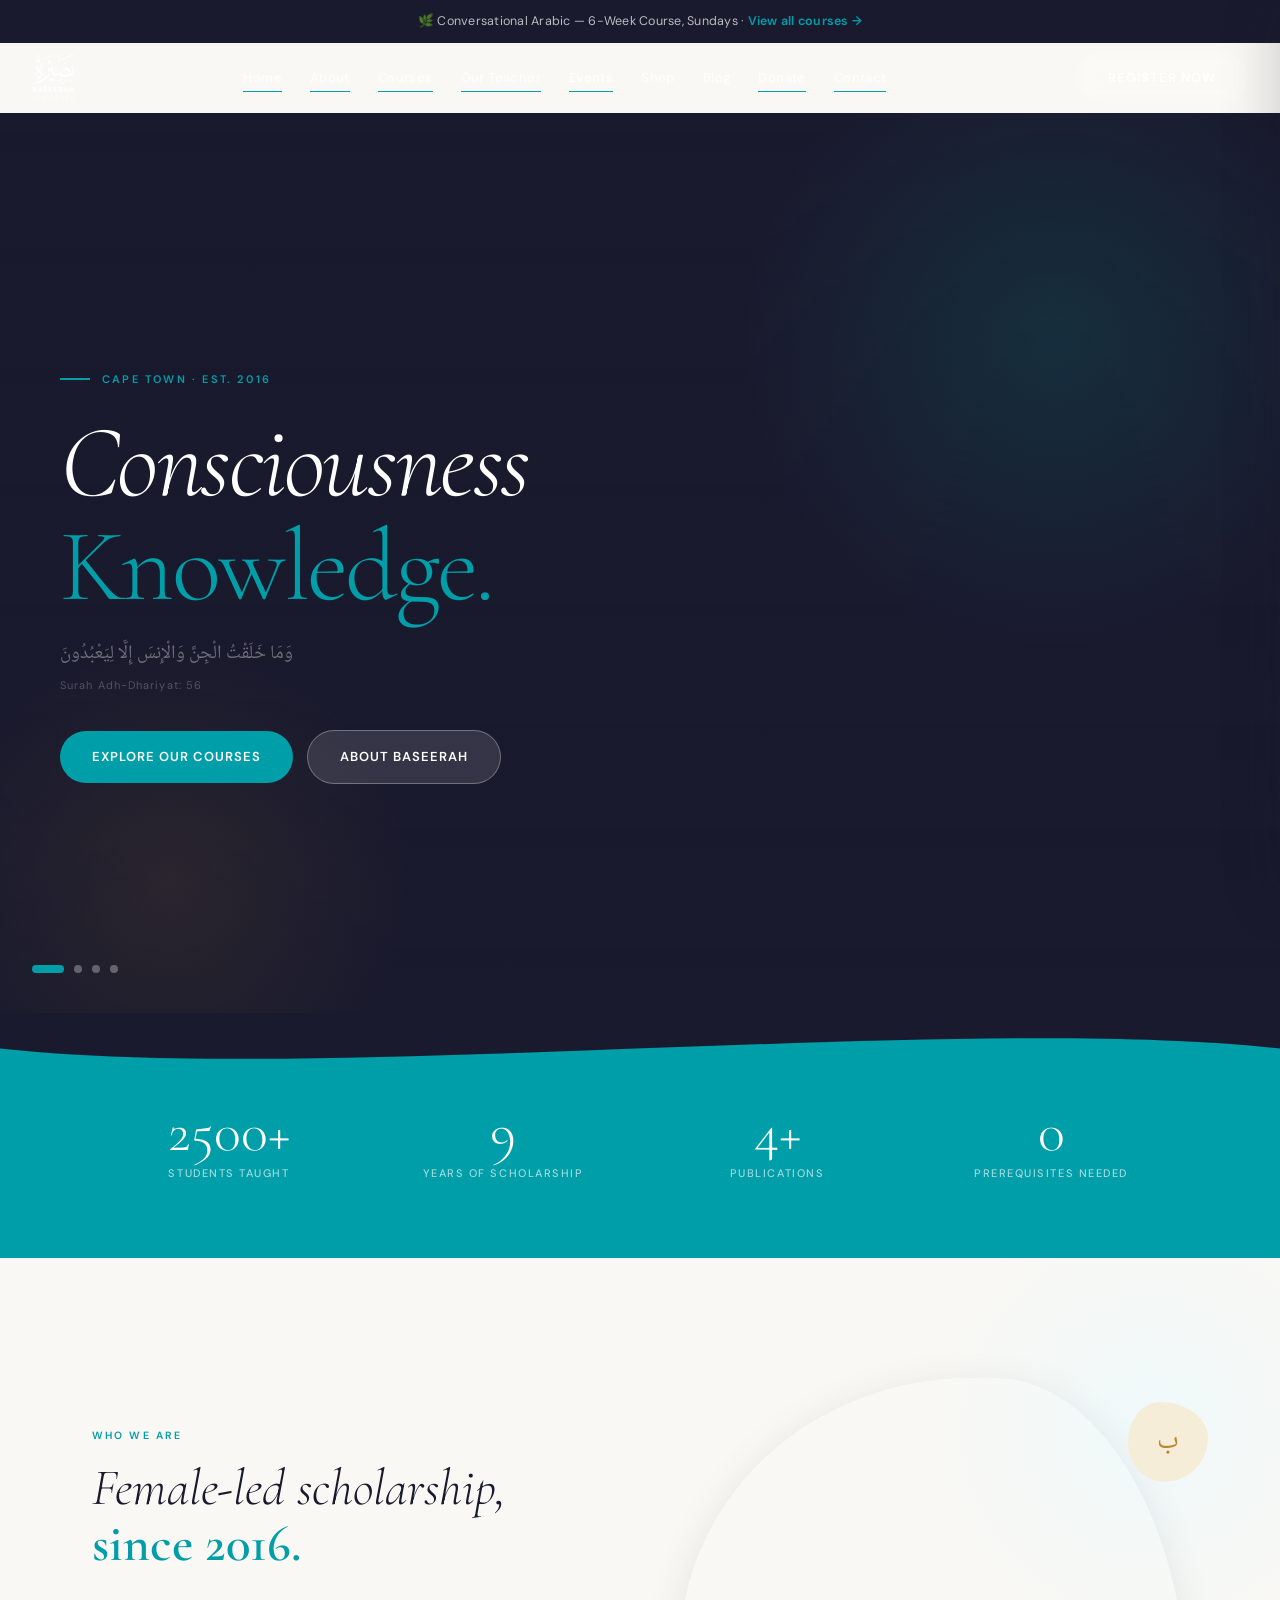
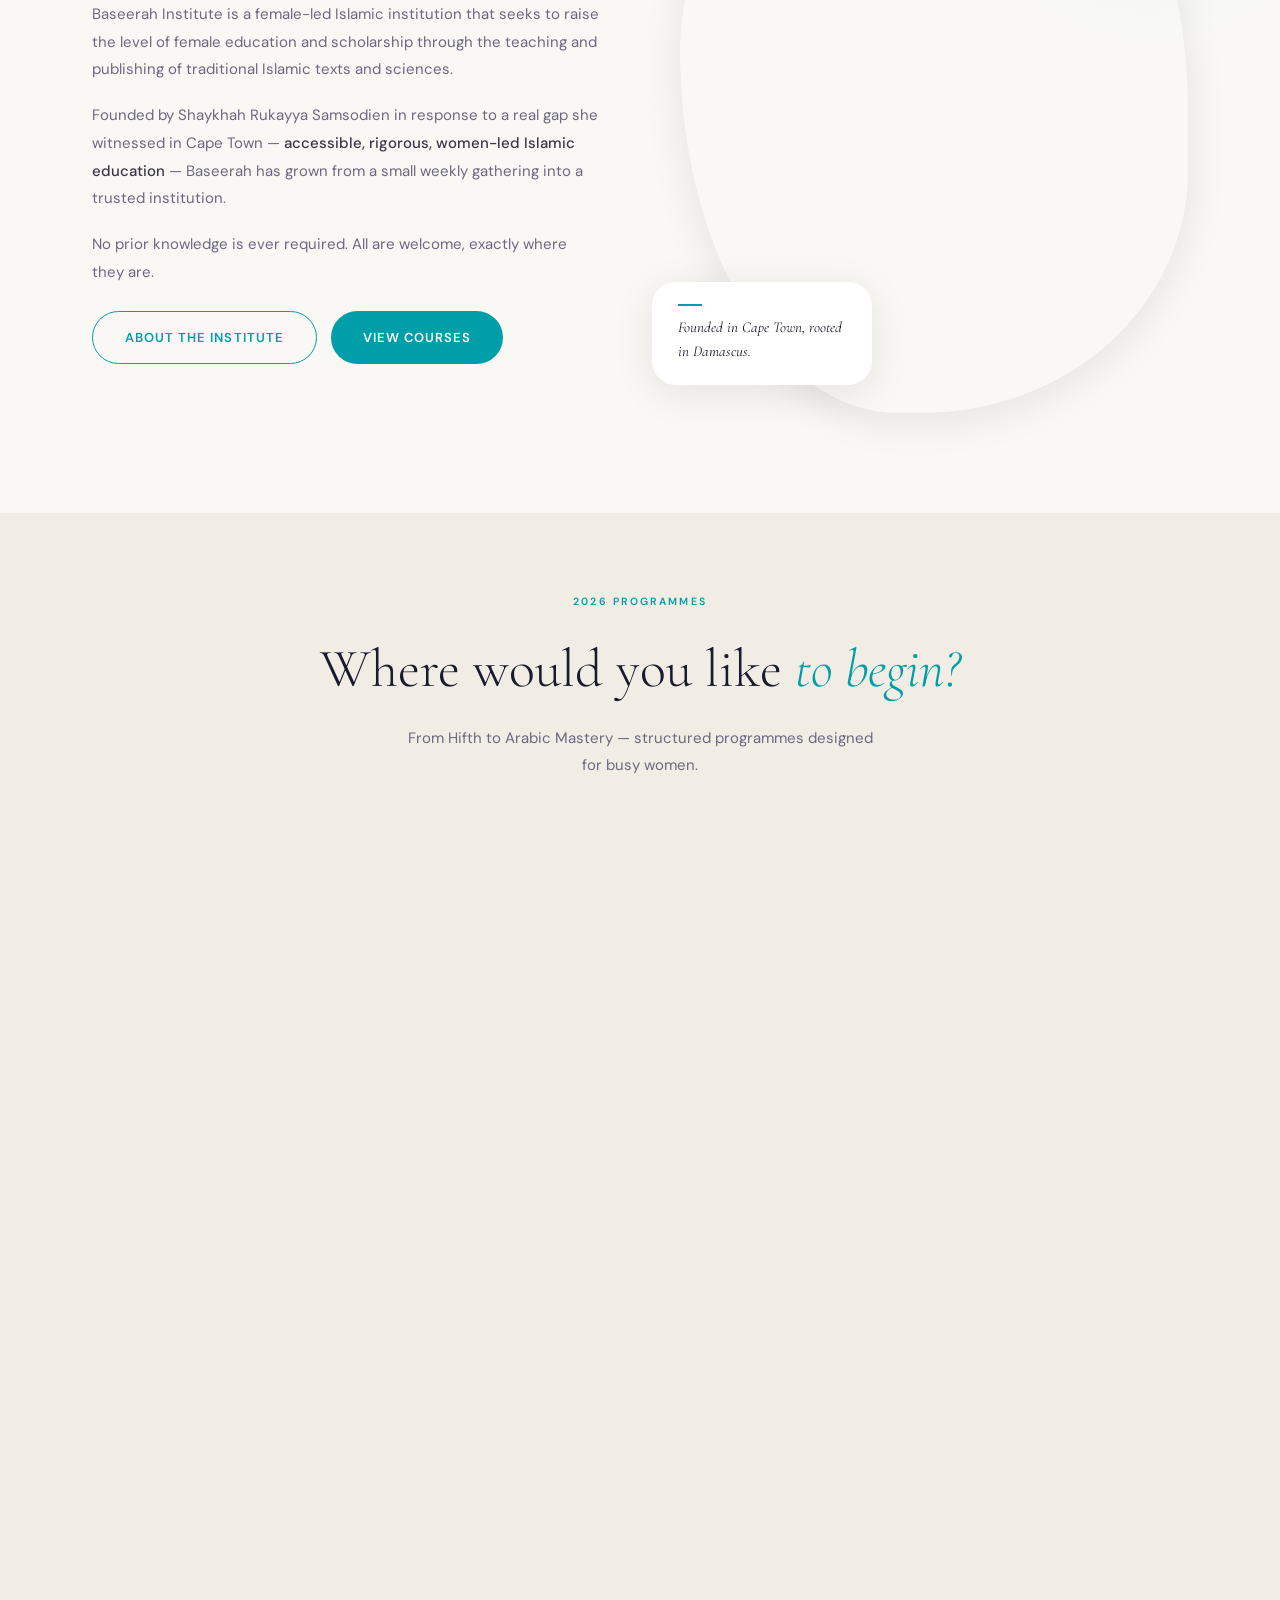
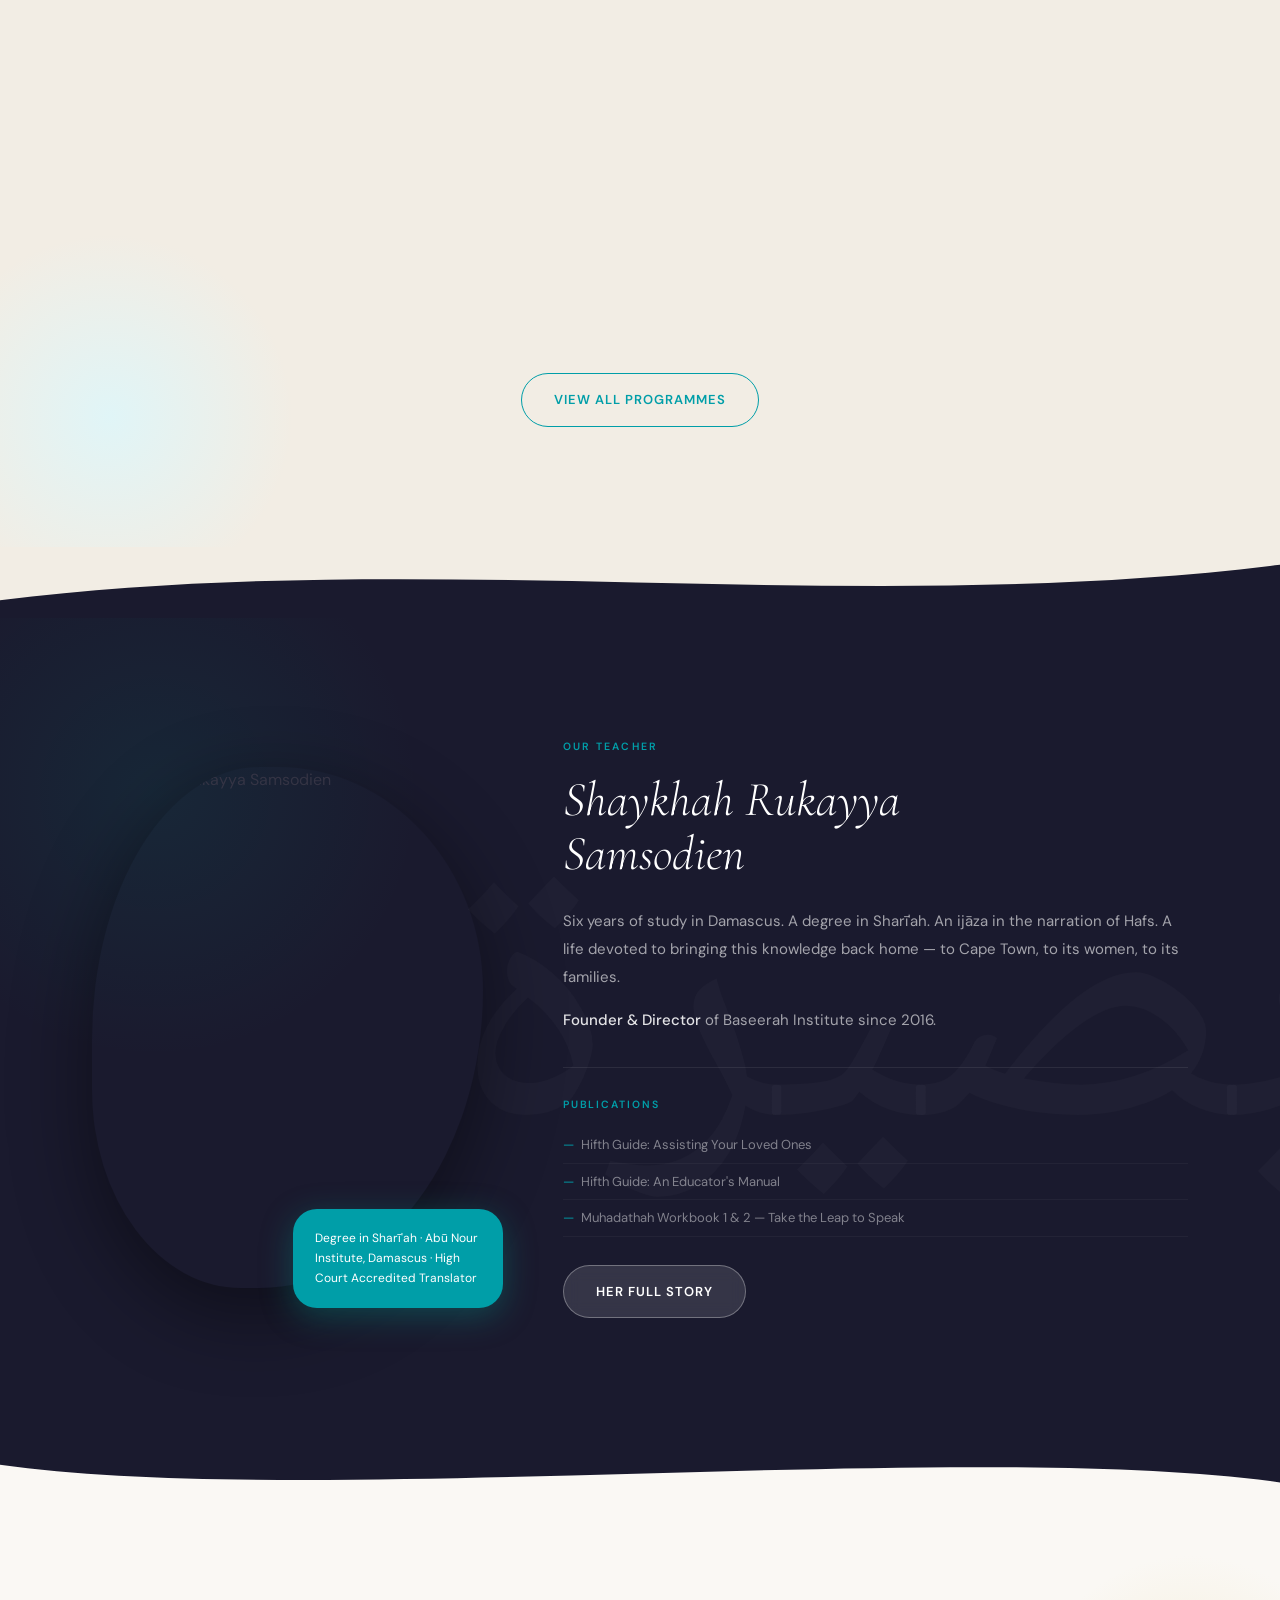
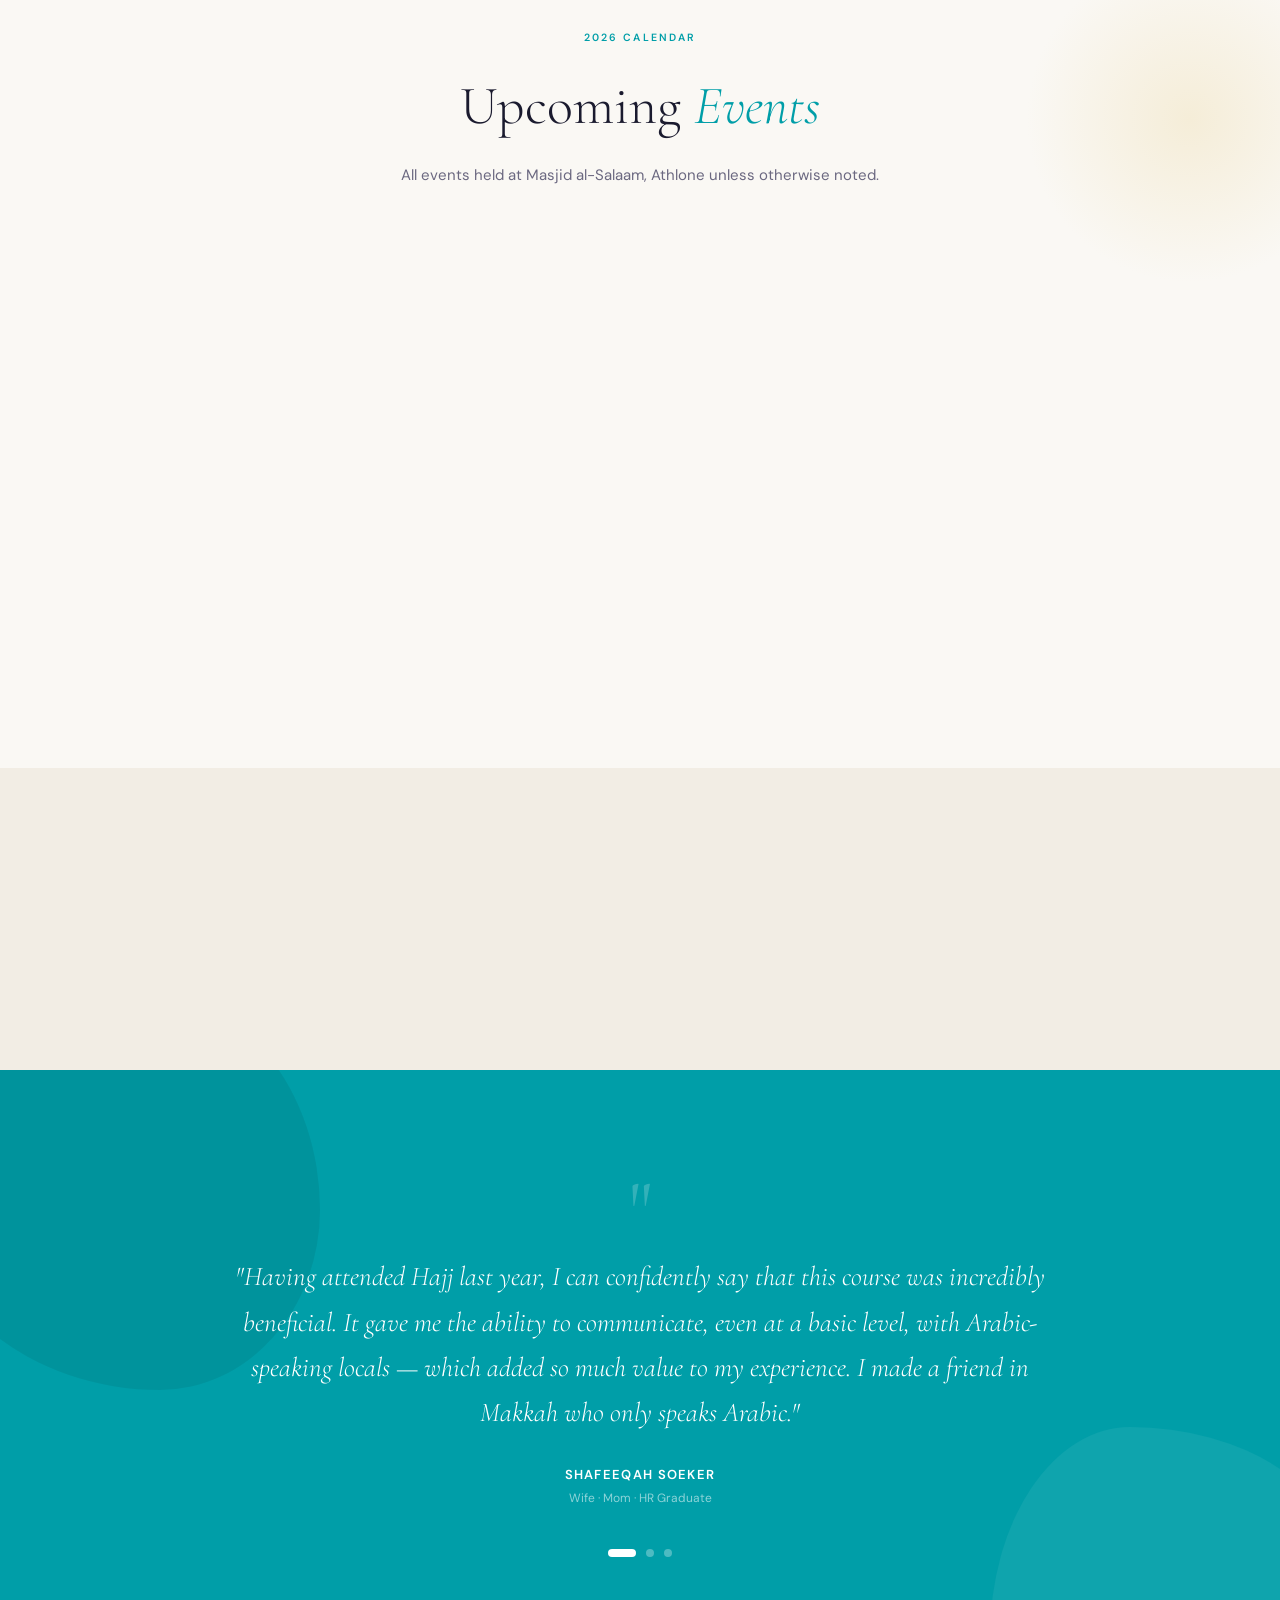
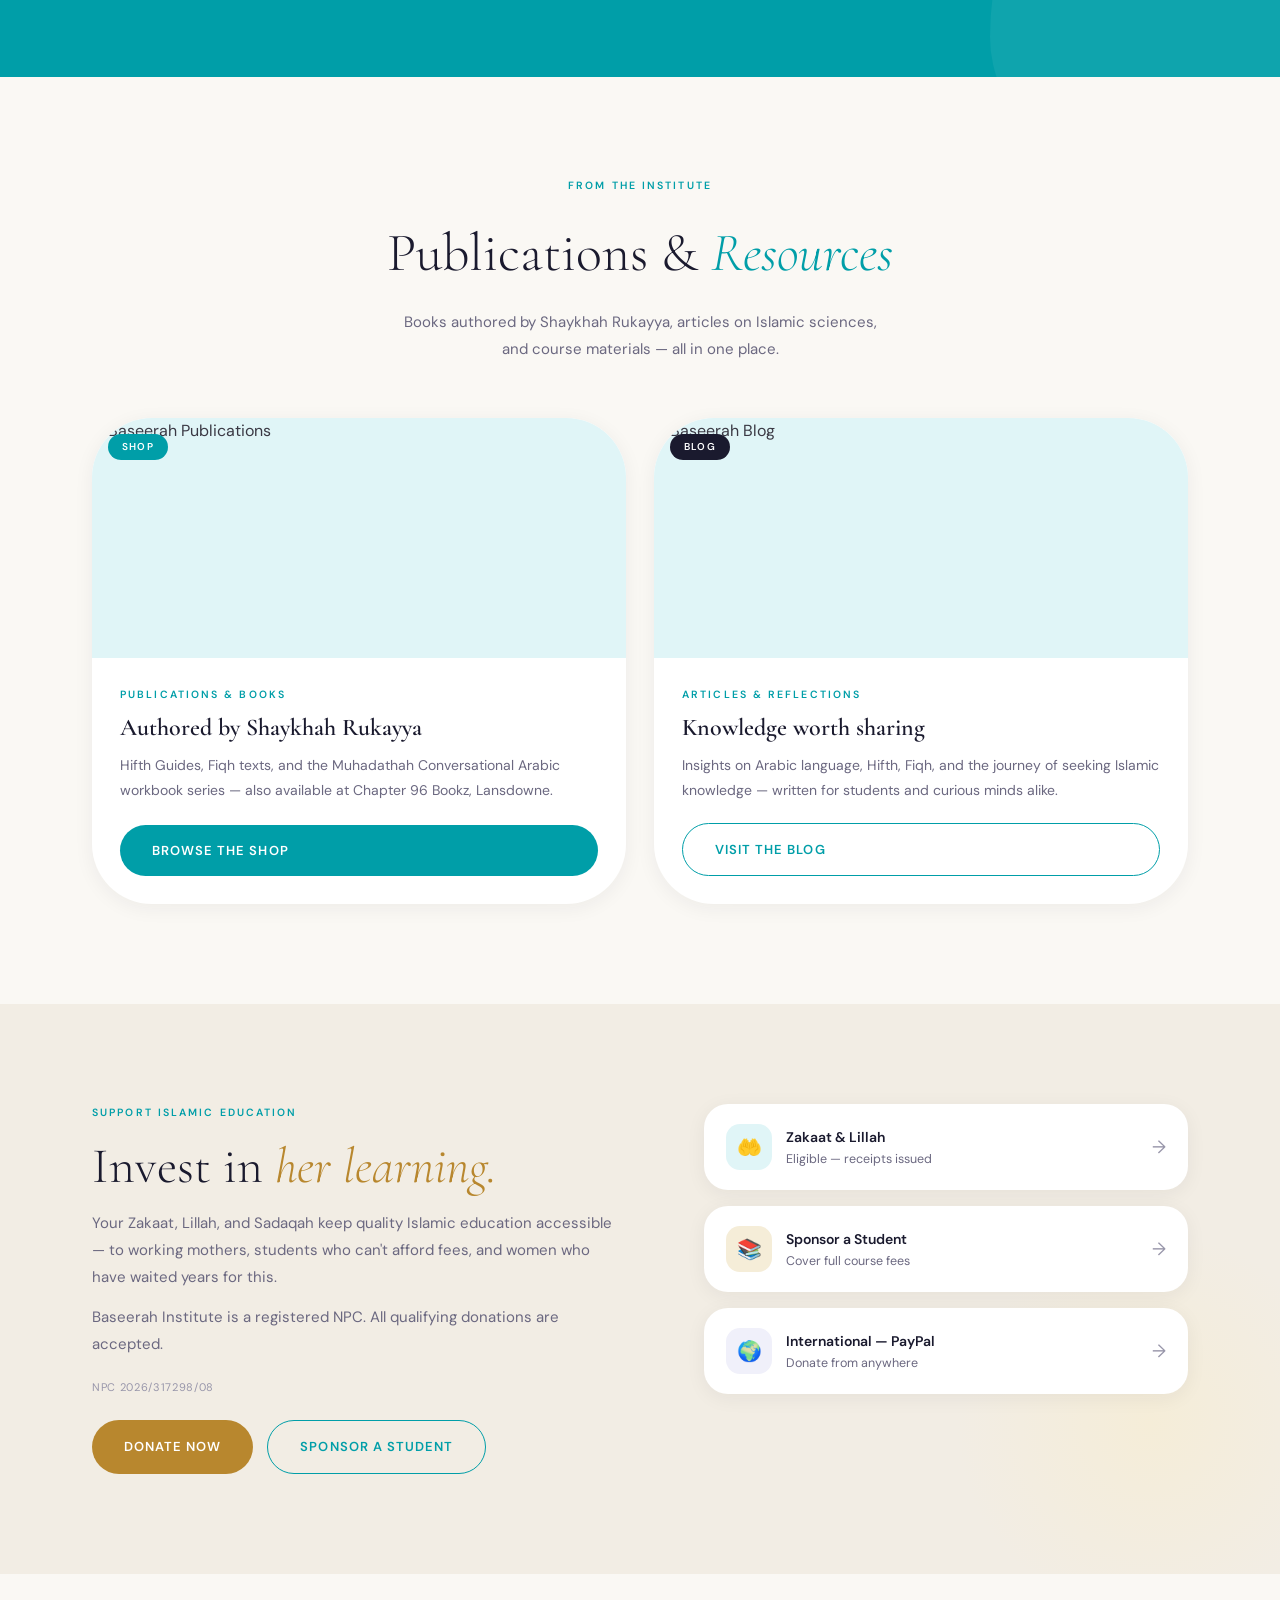
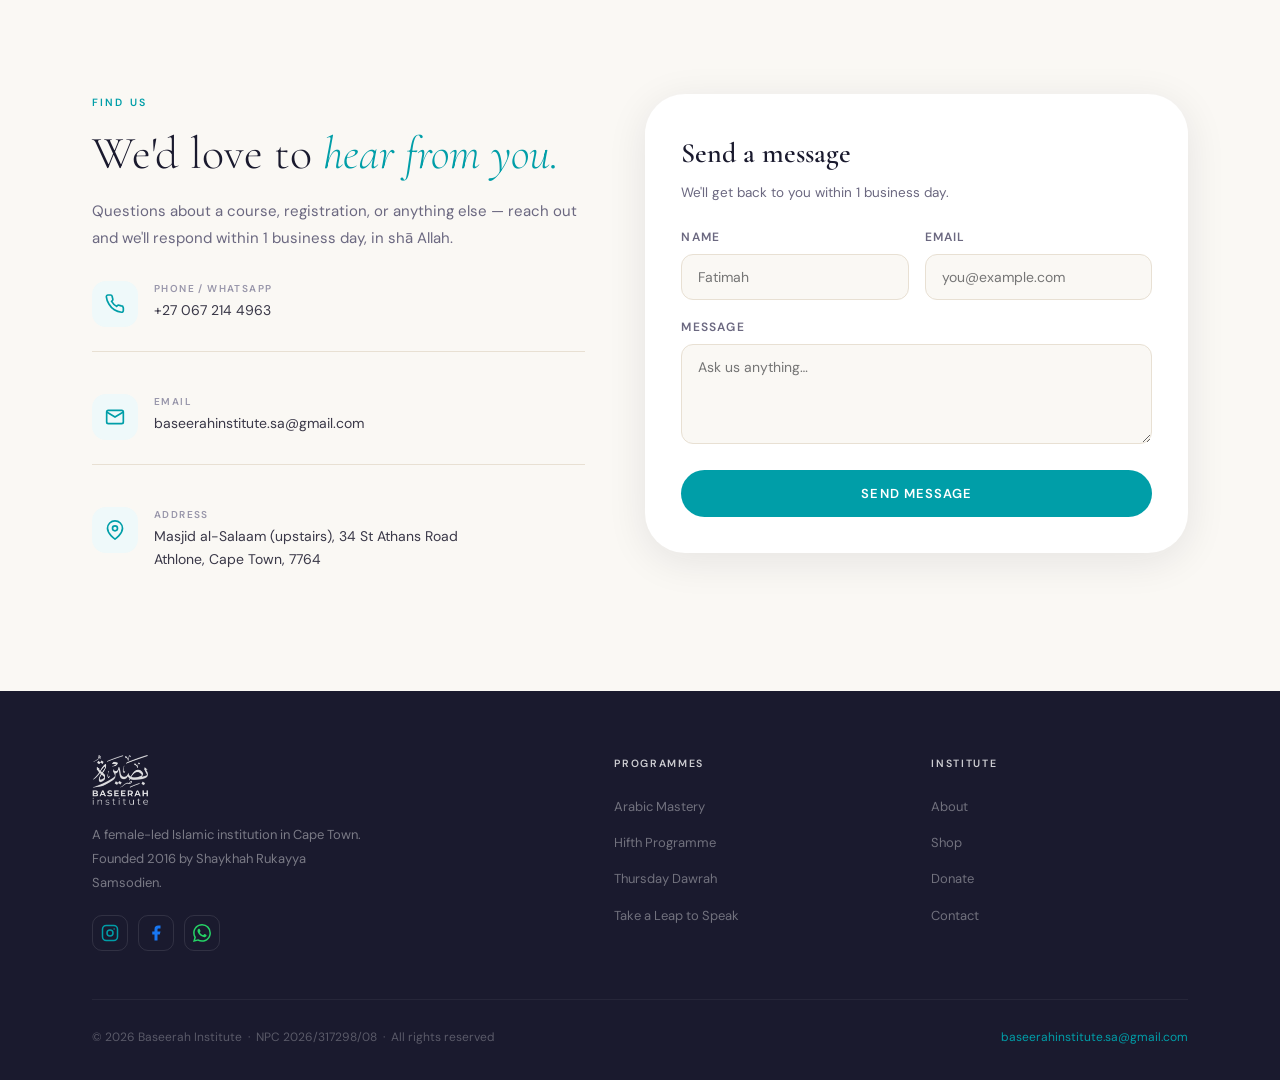
==== commit 2926fa4a: "Add files via upload" ====
--- a/index.html
+++ b/index.html
@@ -92,12 +92,6 @@
   </div>
 </section>
 
-<!-- wave stats → about -->
-<div class="wave" style="background:var(--teal)">
-  <svg viewBox="0 0 1440 80" xmlns="http://www.w3.org/2000/svg" preserveAspectRatio="none">
-    <path d="M0,20 C480,80 960,0 1440,60 L1440,80 L0,80 Z" fill="#FAF8F4"/>
-  </svg>
-</div>
 
 <!-- ─── About ─── -->
 <section class="about" id="about">
@@ -128,12 +122,6 @@
   </div>
 </section>
 
-<!-- wave about → courses -->
-<div class="wave" style="background:var(--cream)">
-  <svg viewBox="0 0 1440 80" xmlns="http://www.w3.org/2000/svg" preserveAspectRatio="none">
-    <path d="M0,50 C480,0 960,80 1440,20 L1440,80 L0,80 Z" fill="#F2EDE4"/>
-  </svg>
-</div>
 
 <!-- ─── Courses Preview ─── -->
 <section class="courses" id="courses">
@@ -228,12 +216,6 @@
 <!-- ─── WhatsApp Banner ─── -->
 <div id="whatsapp-banner-container"></div>
 
-<!-- wave events → testimonials -->
-<div class="wave" style="background:var(--cream-warm)">
-  <svg viewBox="0 0 1440 80" xmlns="http://www.w3.org/2000/svg" preserveAspectRatio="none">
-    <path d="M0,50 C360,0 1080,80 1440,30 L1440,80 L0,80 Z" fill="#009EA8"/>
-  </svg>
-</div>
 
 <!-- ─── Testimonials ─── -->
 <section class="testi">
@@ -275,12 +257,6 @@
   </div>
 </section>
 
-<!-- wave testimonials → shop/blog preview -->
-<div class="wave" style="background:var(--teal)">
-  <svg viewBox="0 0 1440 80" xmlns="http://www.w3.org/2000/svg" preserveAspectRatio="none">
-    <path d="M0,50 C480,0 960,80 1440,30 L1440,80 L0,80 Z" fill="#FAF8F4"/>
-  </svg>
-</div>
 
 <!-- ─── Shop + Blog Preview ─── -->
 <section style="padding:100px 0;background:var(--cream)">
@@ -319,12 +295,6 @@
   </div>
 </section>
 
-<!-- wave shop → donate -->
-<div class="wave" style="background:var(--cream)">
-  <svg viewBox="0 0 1440 80" xmlns="http://www.w3.org/2000/svg" preserveAspectRatio="none">
-    <path d="M0,30 C360,80 1080,0 1440,60 L1440,80 L0,80 Z" fill="#F2EDE4"/>
-  </svg>
-</div>
 
 <!-- ─── Donate ─── -->
 <section class="donate" id="donate">
@@ -360,12 +330,6 @@
   </div>
 </section>
 
-<!-- wave donate → contact -->
-<div class="wave" style="background:var(--cream-warm)">
-  <svg viewBox="0 0 1440 80" xmlns="http://www.w3.org/2000/svg" preserveAspectRatio="none">
-    <path d="M0,40 C480,80 960,0 1440,50 L1440,80 L0,80 Z" fill="#FAF8F4"/>
-  </svg>
-</div>
 
 <!-- ─── Contact ─── -->
 <section class="contact" id="contact">
--- a/css/style.css
+++ b/css/style.css
@@ -29,7 +29,8 @@
 /* ─── Reset ──────────────────────────────────────────────── */
 *, *::before, *::after { box-sizing: border-box; margin: 0; padding: 0; }
 html { scroll-behavior: smooth; }
-body { font-family: 'DM Sans', sans-serif; background: var(--cream); color: var(--text); line-height: 1.65; overflow-x: hidden; }
+html { overflow-x: hidden; }
+body { font-family: 'DM Sans', sans-serif; background: var(--cream); color: var(--text); line-height: 1.65; }
 img { display: block; max-width: 100%; }
 a { color: inherit; text-decoration: none; }
 ul { list-style: none; }
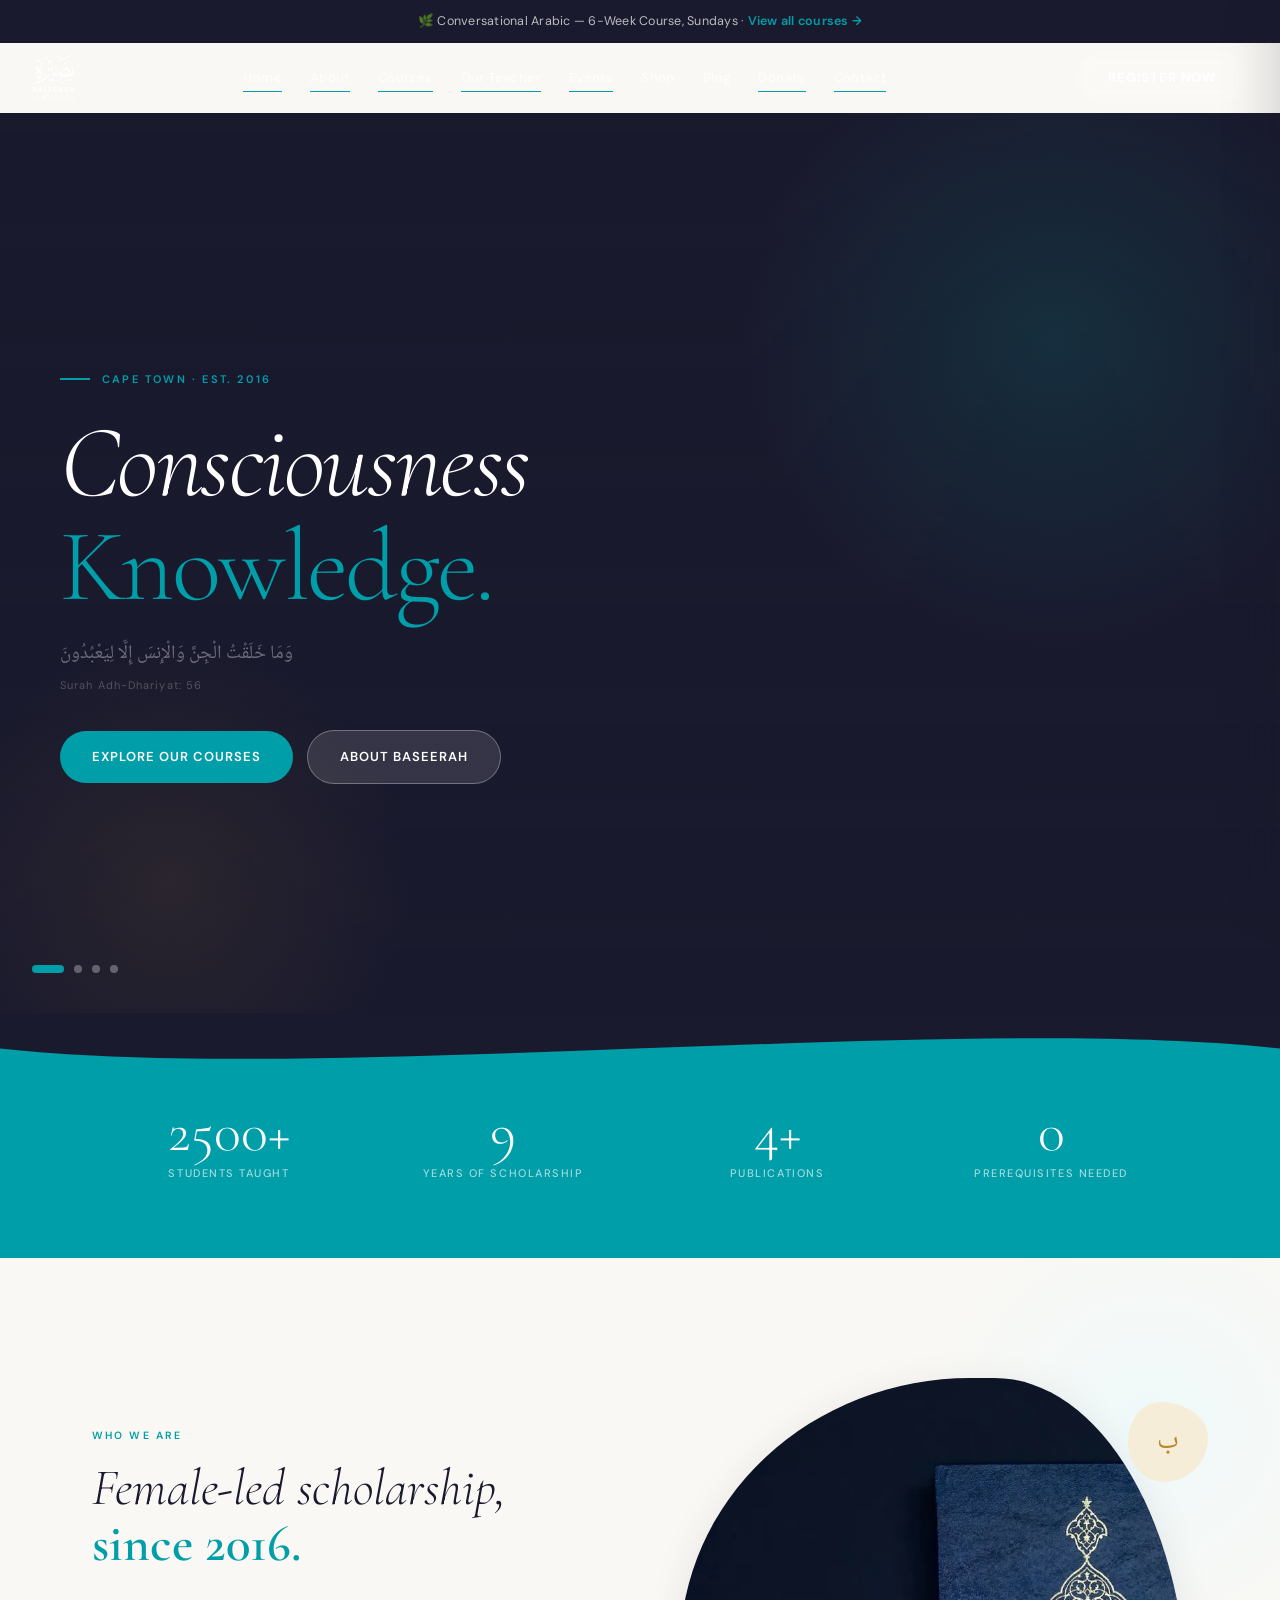
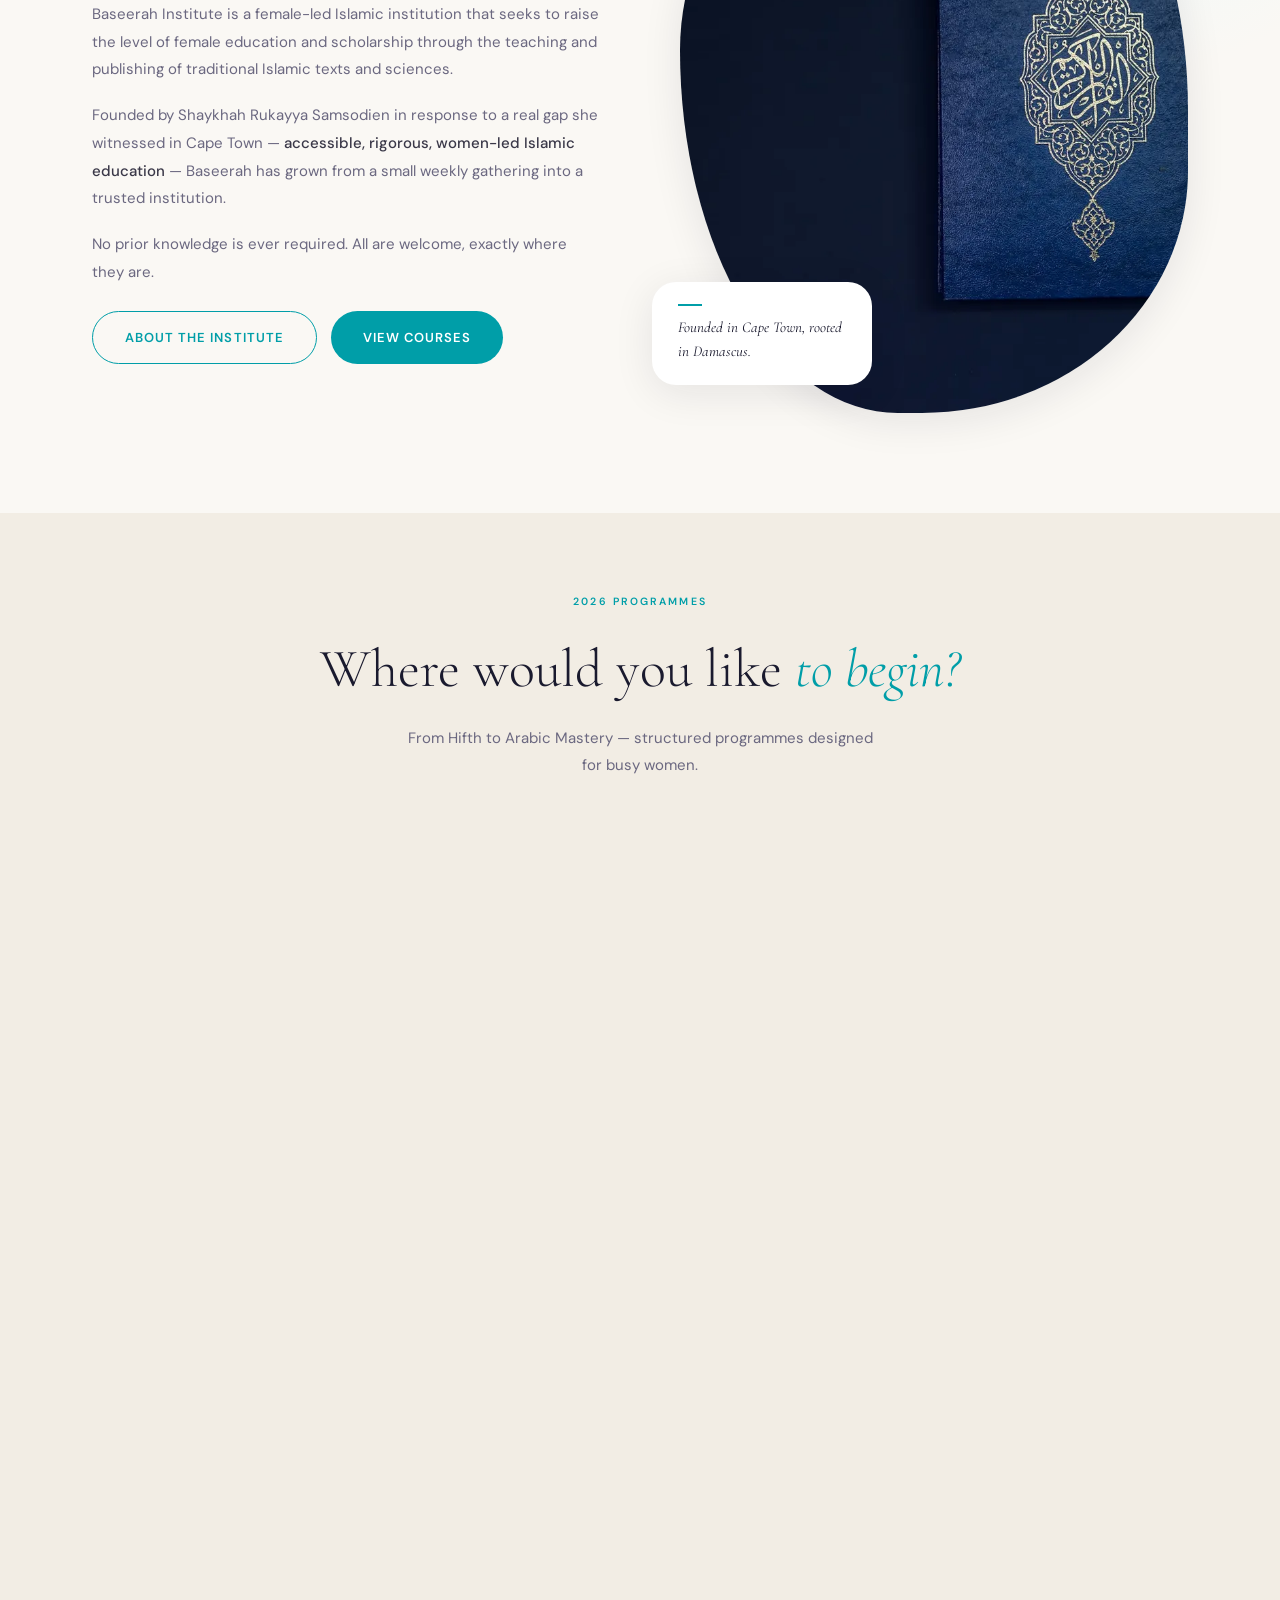
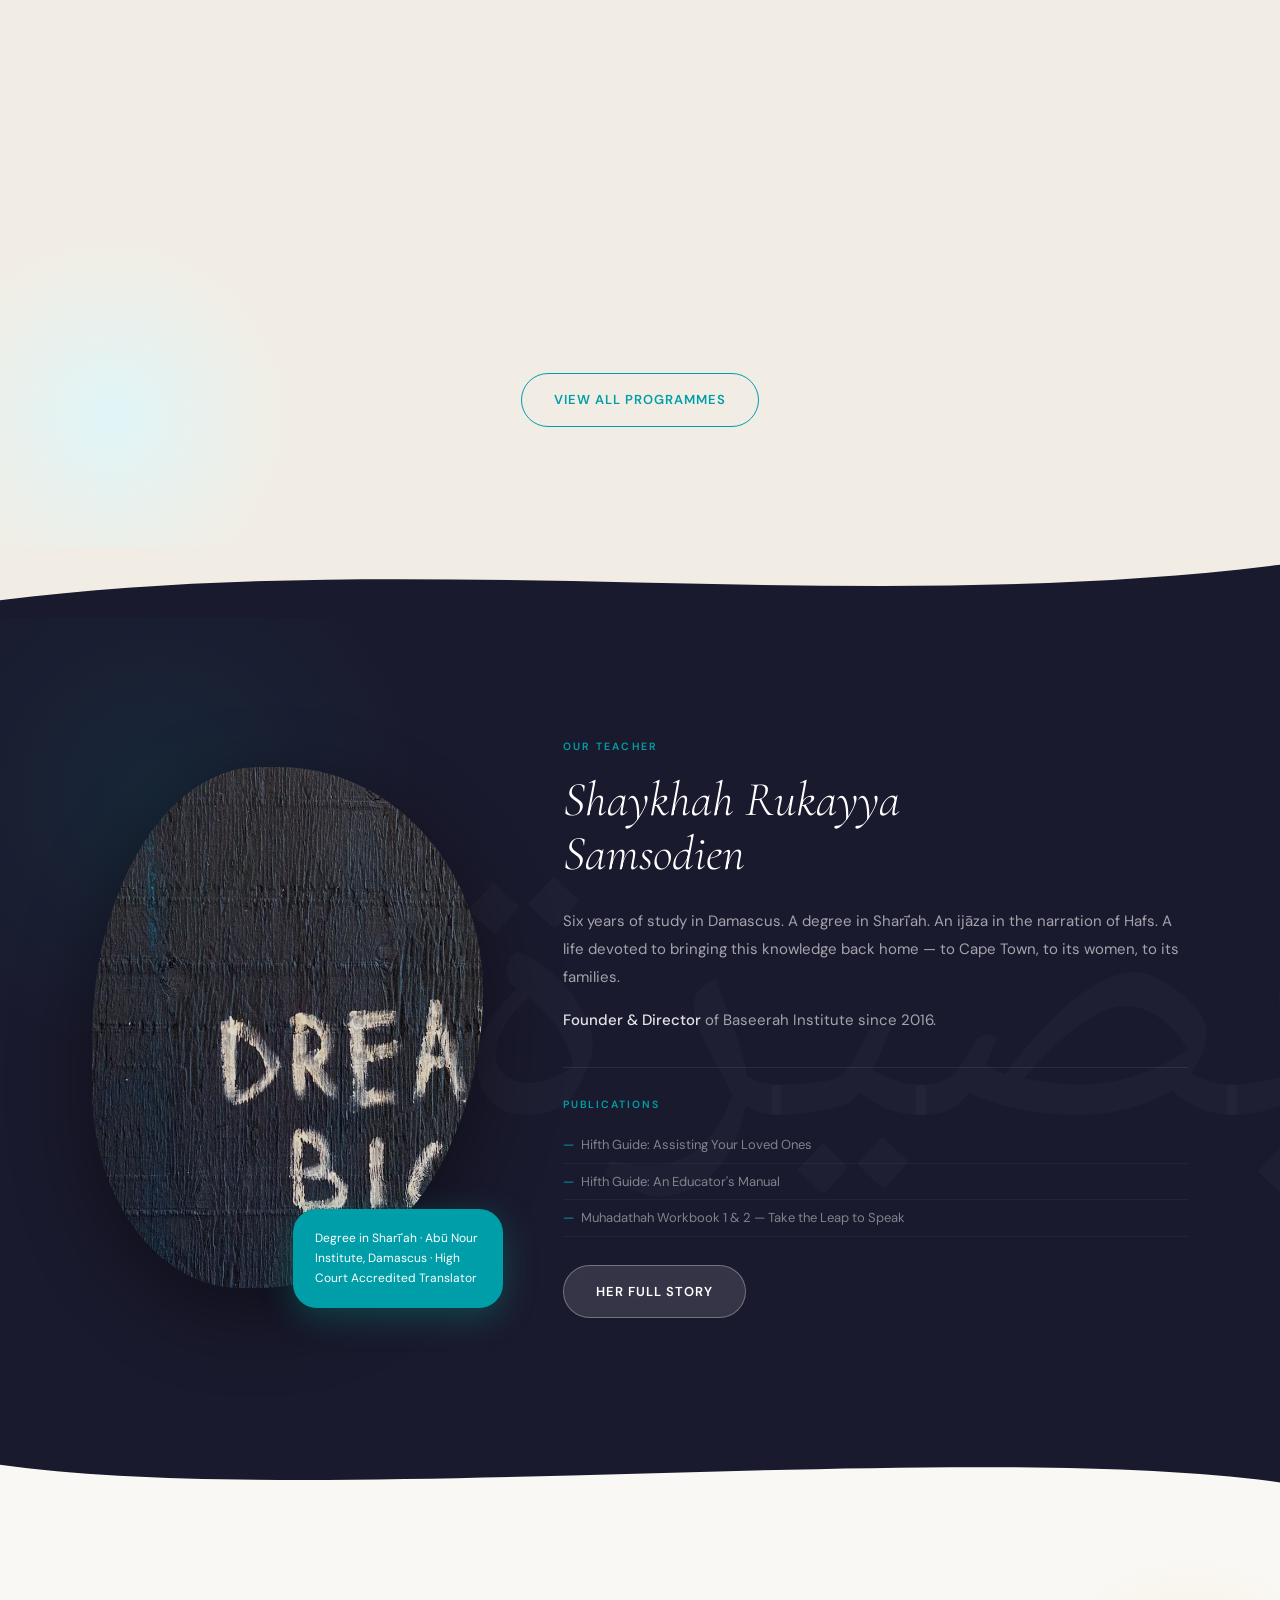
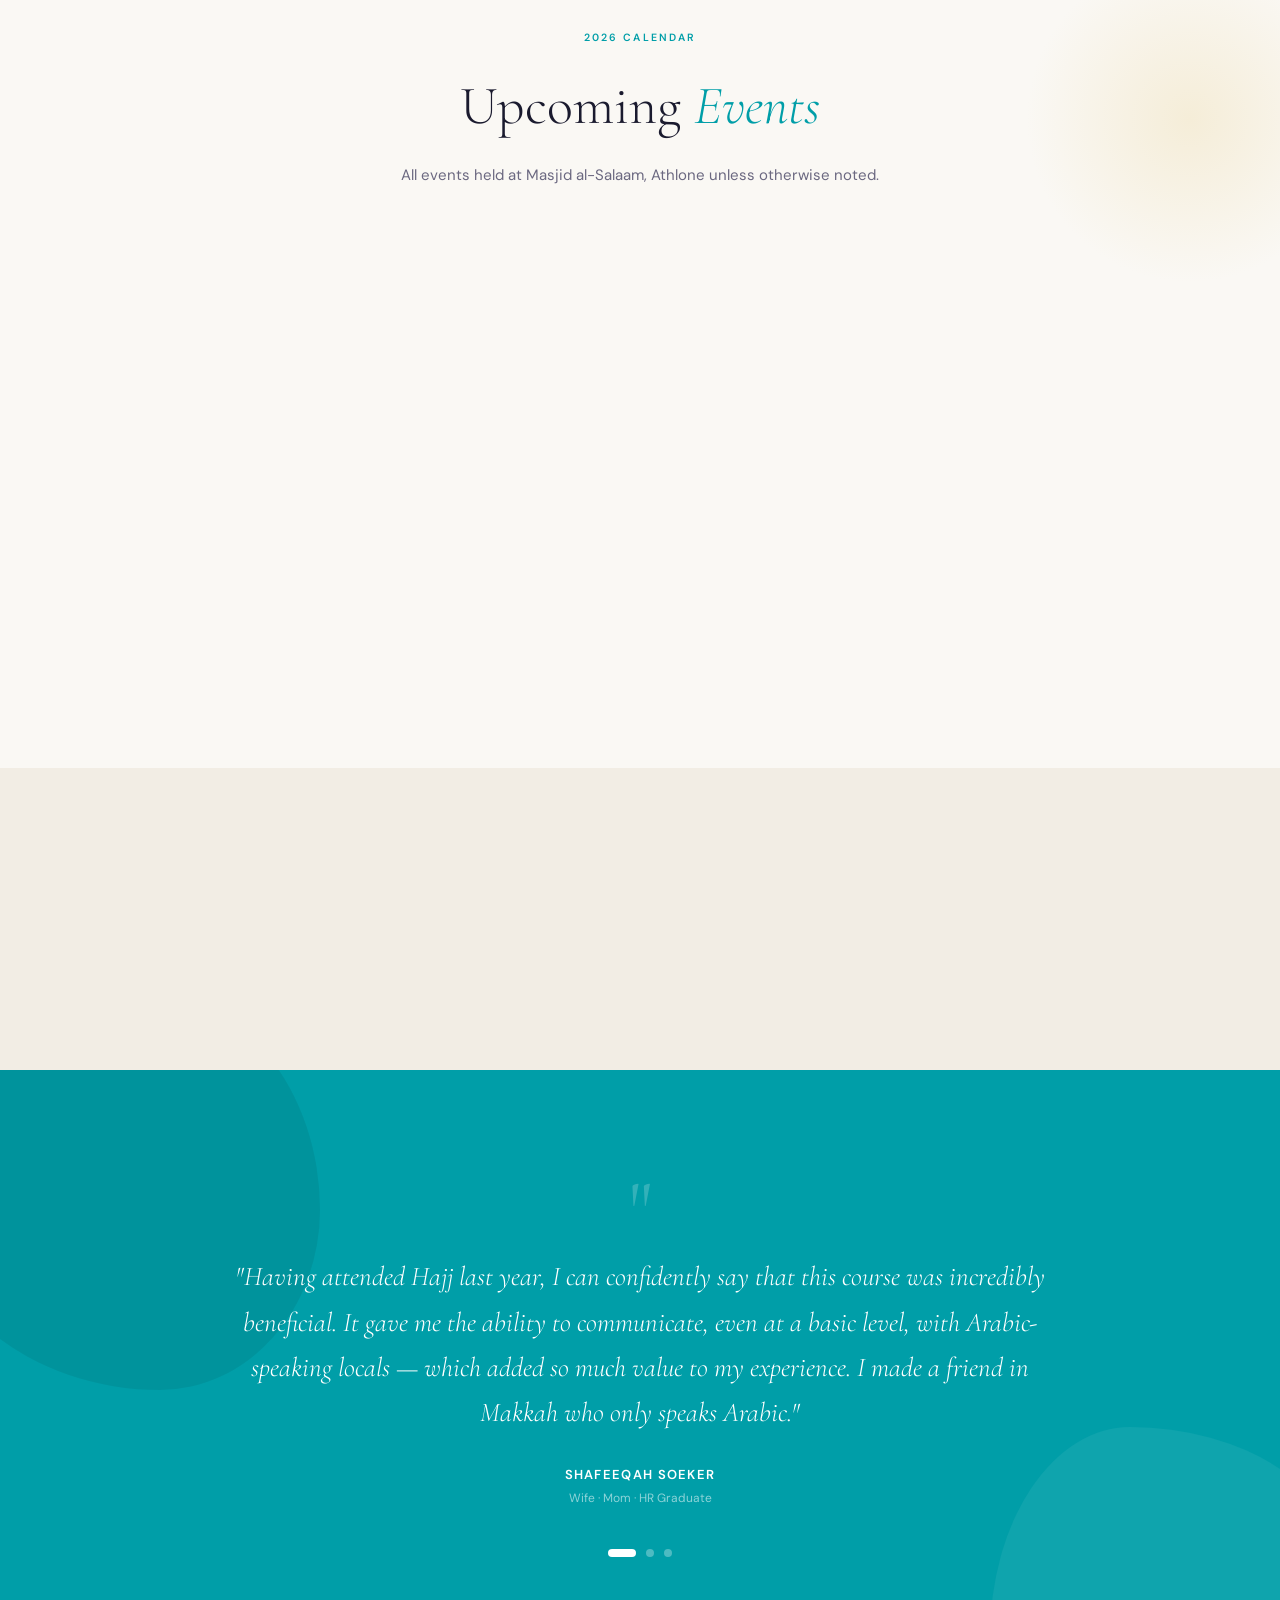
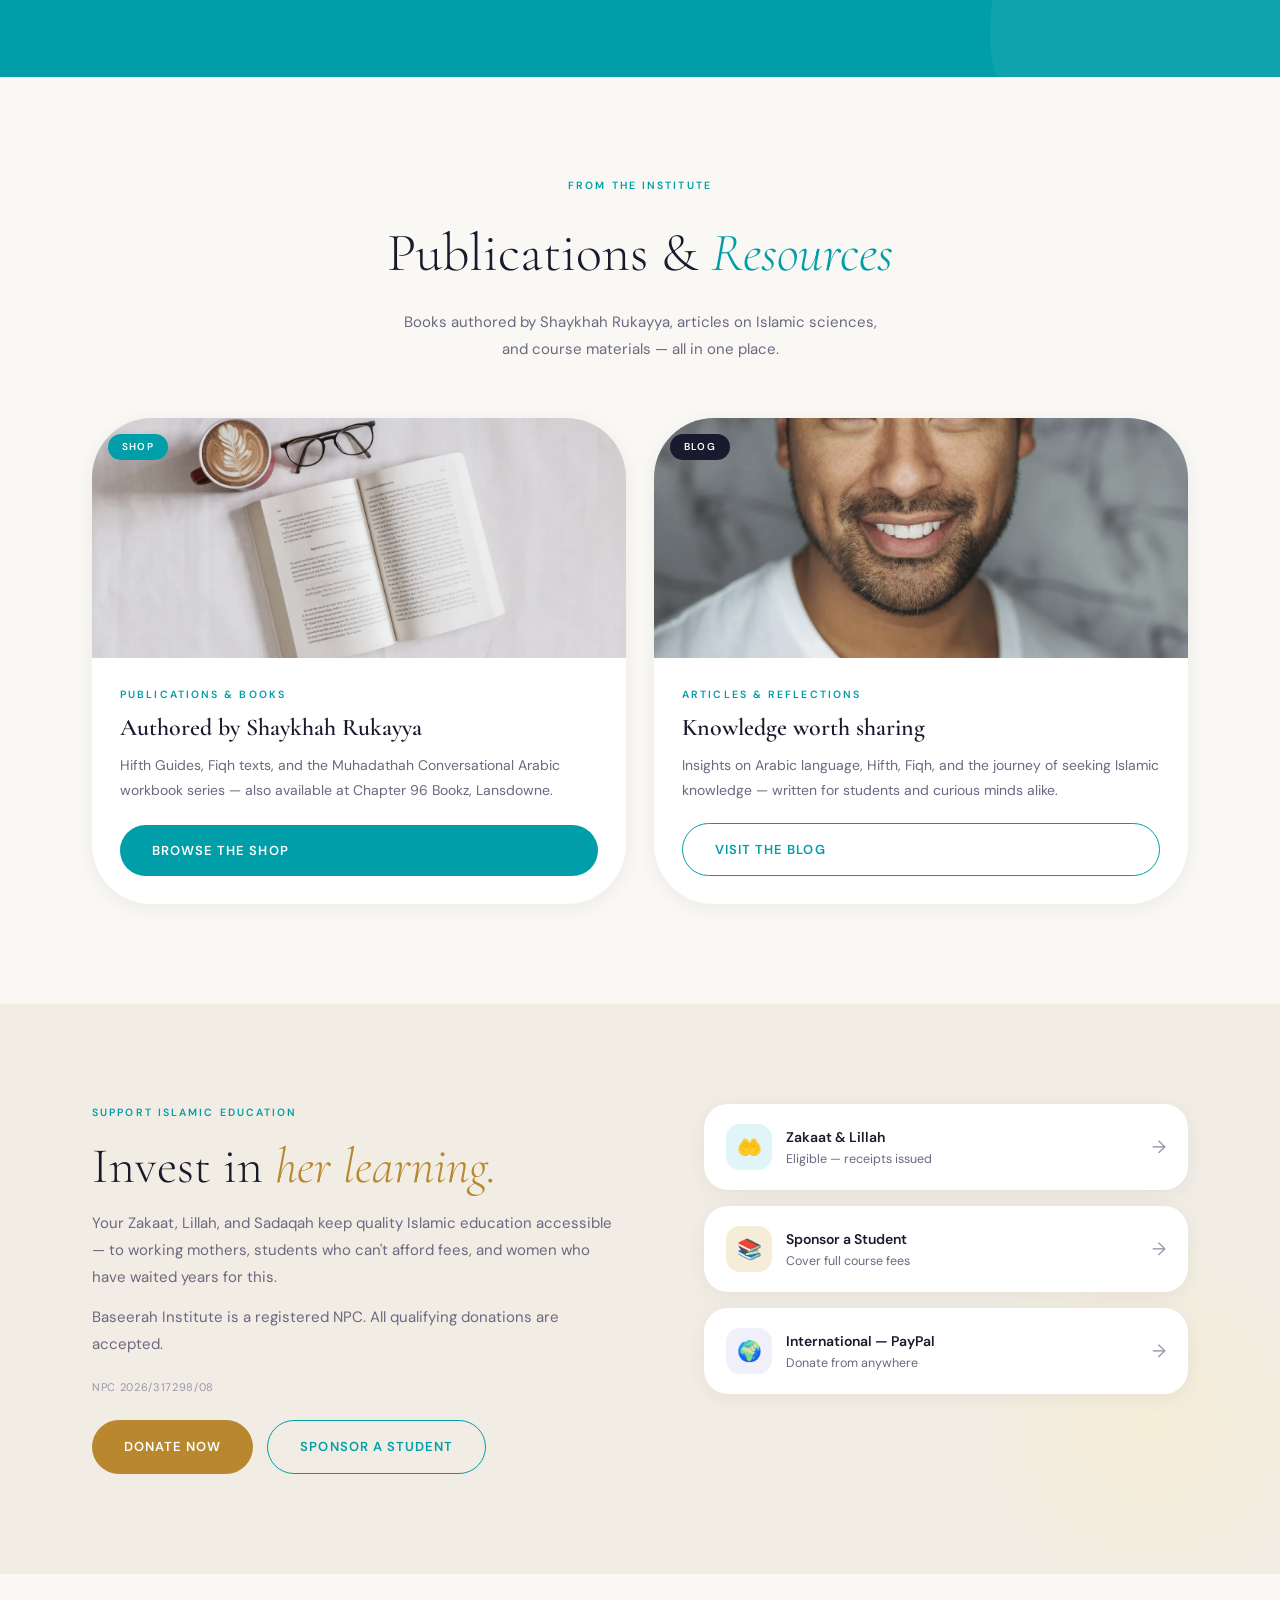
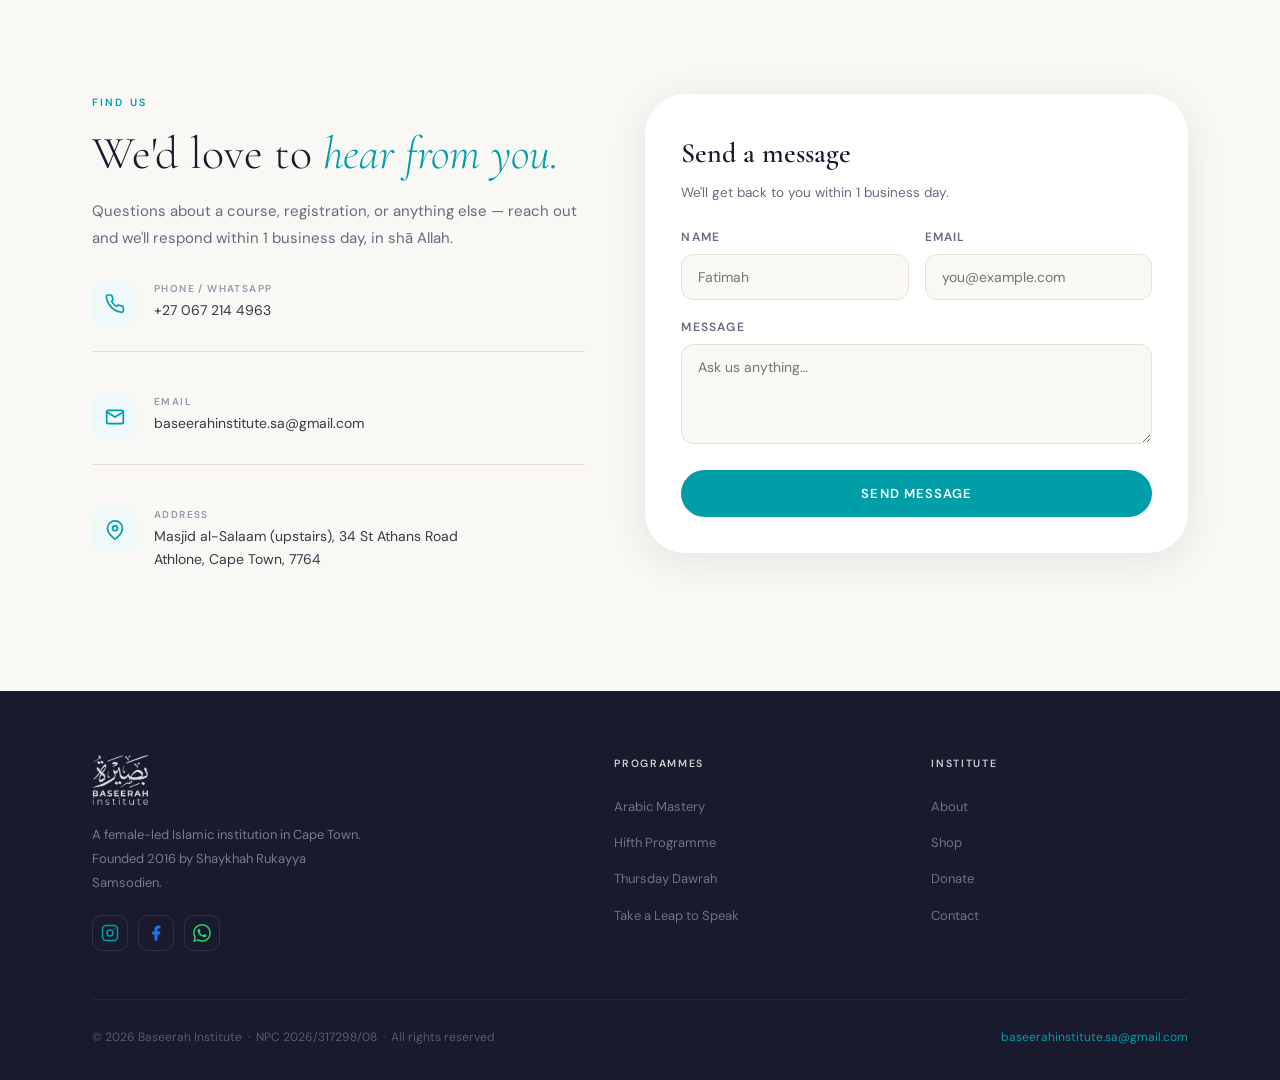
==== commit d07b263d: "Add files via upload" ====
--- a/index.html
+++ b/index.html
@@ -57,7 +57,7 @@
 
   <link rel="preconnect" href="https://fonts.googleapis.com"/>
   <link rel="preconnect" href="https://fonts.gstatic.com" crossorigin/>
-  <link href="https://fonts.googleapis.com/css2?family=Cormorant+Garamond:ital,wght@0,300;0,400;0,600;1,300;1,400;1,600&family=DM+Sans:opsz,wght@9..40,300;9..40,400;9..40,500;9..40,600&family=Noto+Naskh+Arabic:wght@400;700&display=swap" rel="stylesheet"/>
+  <link href="https://fonts.googleapis.com/css2?family=Cormorant+Garamond:ital,wght@0,300;0,400;0,600;1,300;1,400;1,600\&family=DM+Sans:opsz,wght@9..40,300;9..40,400;9..40,500;9..40,600\&family=Noto+Naskh+Arabic:wght@400;700\&display=swap" rel="stylesheet"/>
   <link rel="stylesheet" href="css/style.css"/>
 </head>
 <body>
@@ -70,13 +70,6 @@
 
 <!-- ─── Hero ─── -->
 <div id="hero-container"></div>
-
-<!-- wave hero → stats -->
-<div class="wave" style="background:var(--charcoal)">
-  <svg viewBox="0 0 1440 80" xmlns="http://www.w3.org/2000/svg" preserveAspectRatio="none">
-    <path d="M0,40 C360,80 1080,0 1440,40 L1440,80 L0,80 Z" fill="#009EA8"/>
-  </svg>
-</div>
 
 <!-- ─── Stats ─── -->
 <section class="stats">
@@ -110,7 +103,7 @@
       </div>
       <div class="about-visual reveal">
         <div class="about-frame">
-          <img src="https://images.unsplash.com/photo-1542816417-0983c9c9ad53?w=800&auto=format&fit=crop&q=70" alt="Baseerah Institute"/>
+          <picture><source srcset="images/stock/arabic-calligraphy.webp" type="image/webp"/><img src="images/stock/arabic-calligraphy.jpg" width="1400" height="933" fetchpriority="high" alt="Baseerah Institute"/></picture>
         </div>
         <div class="about-badge">
           <div class="about-badge-bar"></div>
@@ -160,7 +153,7 @@
     <div class="tgrid">
       <div class="t-img-wrap reveal">
         <div class="t-frame">
-          <img src="https://images.unsplash.com/photo-1548438294-1ad5d5f4f063?w=700&auto=format&fit=crop&q=80" alt="Shaykhah Rukayya Samsodien"/>
+          <picture><source srcset="images/stock/shaykhah-portrait.webp" type="image/webp"/><img src="images/stock/shaykhah-portrait.jpg" width="1400" height="932" loading="lazy" decoding="async" alt="Shaykhah Rukayya Samsodien"/></picture>
         </div>
         <div class="t-cred">
           <p>Degree in Sharī'ah · Abū Nour Institute, Damascus · High Court Accredited Translator</p>
@@ -269,7 +262,7 @@
     <div style="display:grid;grid-template-columns:1fr 1fr;gap:28px;position:relative;z-index:2">
       <div class="cc reveal" style="border-radius:var(--r-xl)">
         <div class="cc-img" style="height:240px">
-          <img src="https://images.unsplash.com/photo-1544716278-ca5e3f4abd8c?w=800&auto=format&fit=crop&q=80" alt="Baseerah Publications"/>
+          <picture><source srcset="images/stock/publications.webp" type="image/webp"/><img src="images/stock/publications.jpg" width="1400" height="1050" loading="lazy" decoding="async" alt="Baseerah Publications"/></picture>
           <span class="cc-tag teal">Shop</span>
         </div>
         <div class="cc-body">
@@ -281,7 +274,7 @@
       </div>
       <div class="cc reveal" style="border-radius:var(--r-xl)">
         <div class="cc-img" style="height:240px">
-          <img src="https://images.unsplash.com/photo-1507003211169-0a1dd7228f2d?w=800&auto=format&fit=crop&q=80" alt="Baseerah Blog"/>
+          <picture><source srcset="images/stock/blog.webp" type="image/webp"/><img src="images/stock/blog.jpg" width="1400" height="2100" loading="lazy" decoding="async" alt="Baseerah Blog"/></picture>
           <span class="cc-tag dark">Blog</span>
         </div>
         <div class="cc-body">
@@ -377,8 +370,8 @@
 <!-- Footer -->
 <div id="footer-container"></div>
 
-<script src="js/components.js"></script>
-<script src="js/app.js"></script>
+<script src="js/components.js" defer></script>
+<script src="js/app.js" defer></script>
 
 </body>
 </html>
--- a/css/style.css
+++ b/css/style.css
@@ -26,6 +26,11 @@
   --max: 1160px;
 }
 
+
+/* ─── Hero container — prevents layout shift while JS loads ─────── */
+#hero-container { min-height: 100vh; background: var(--charcoal); }
+#hero-container:empty { min-height: 100vh; background: var(--charcoal); }
+
 /* ─── Reset ──────────────────────────────────────────────── */
 *, *::before, *::after { box-sizing: border-box; margin: 0; padding: 0; }
 html { scroll-behavior: smooth; }
@@ -63,7 +68,7 @@
   background: var(--charcoal); color: rgba(255,255,255,.7);
   text-align: center; padding: 11px 24px;
   font-size: 12.5px; letter-spacing: .02em;
-  position: relative; z-index: 50;
+  position: sticky; top: 0; z-index: 50;
   width: 100%;
 }
 .bar a { color: var(--teal); font-weight: 600; }
